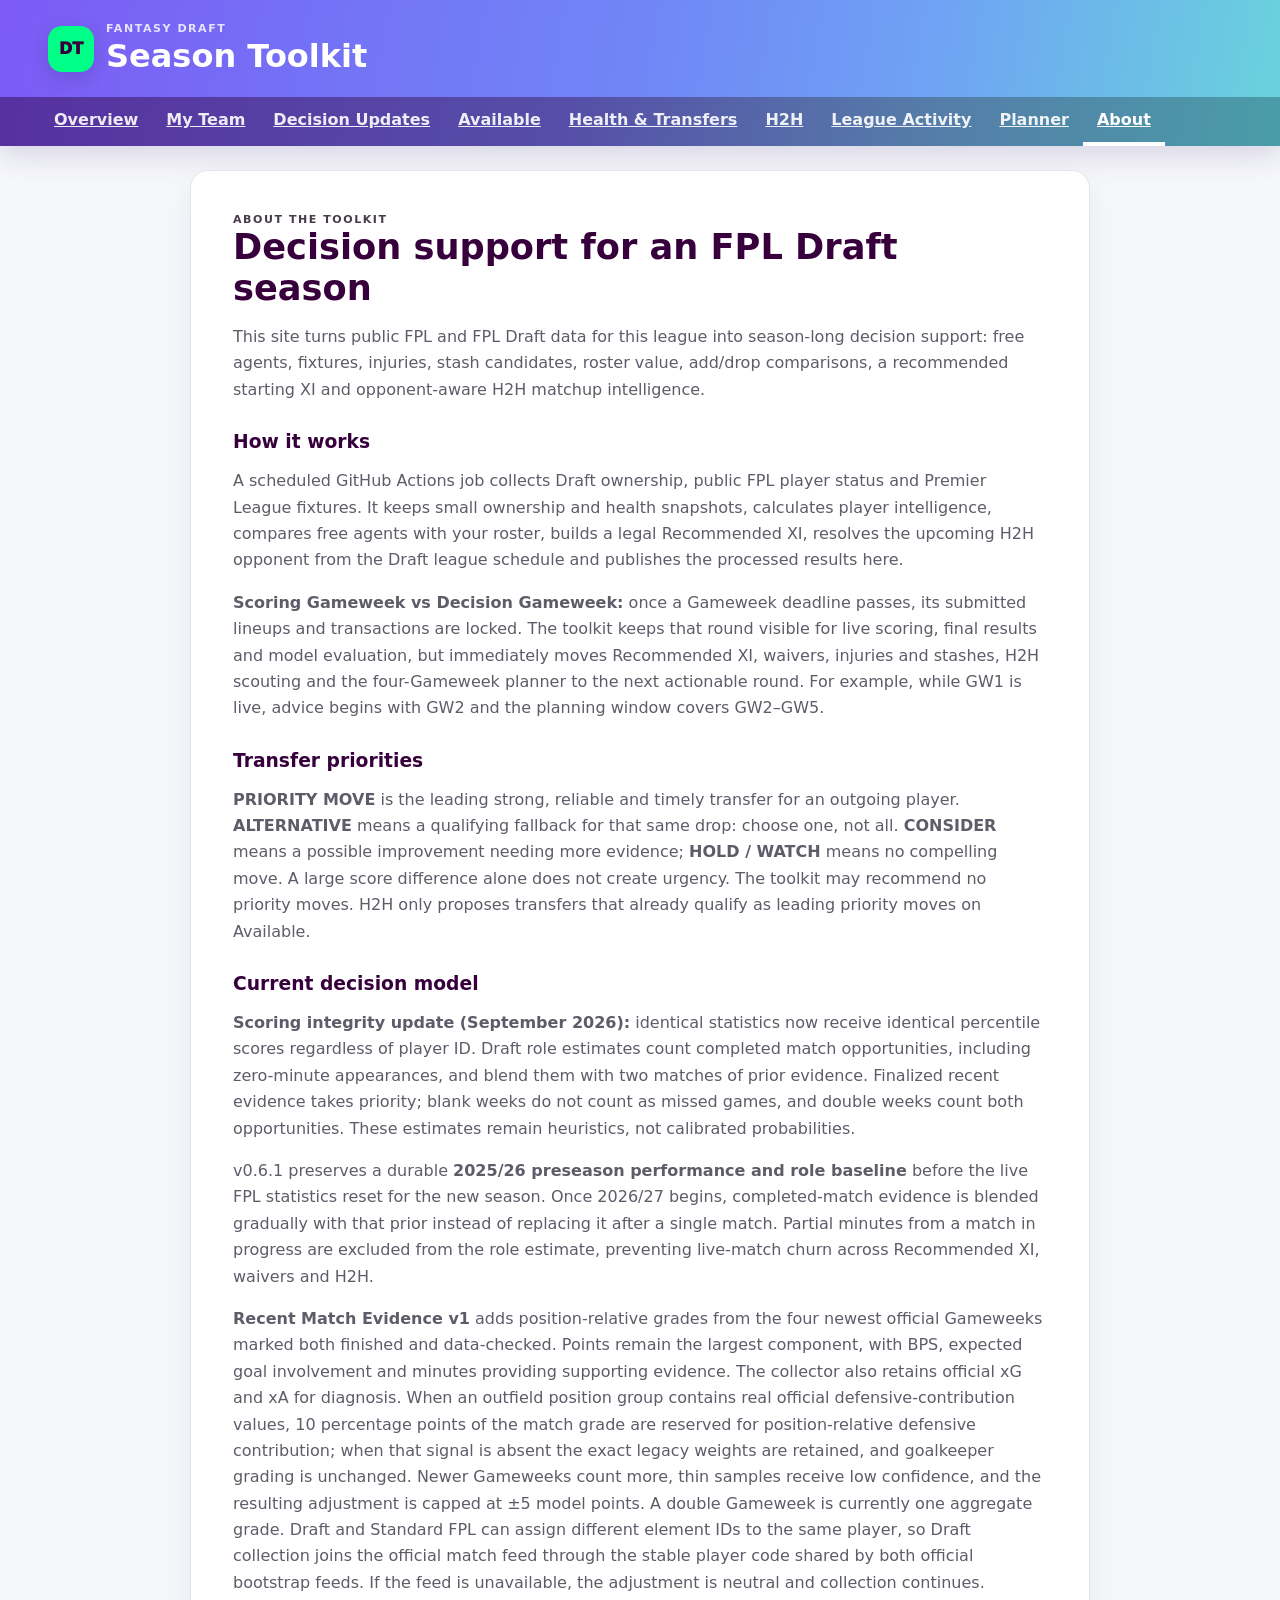
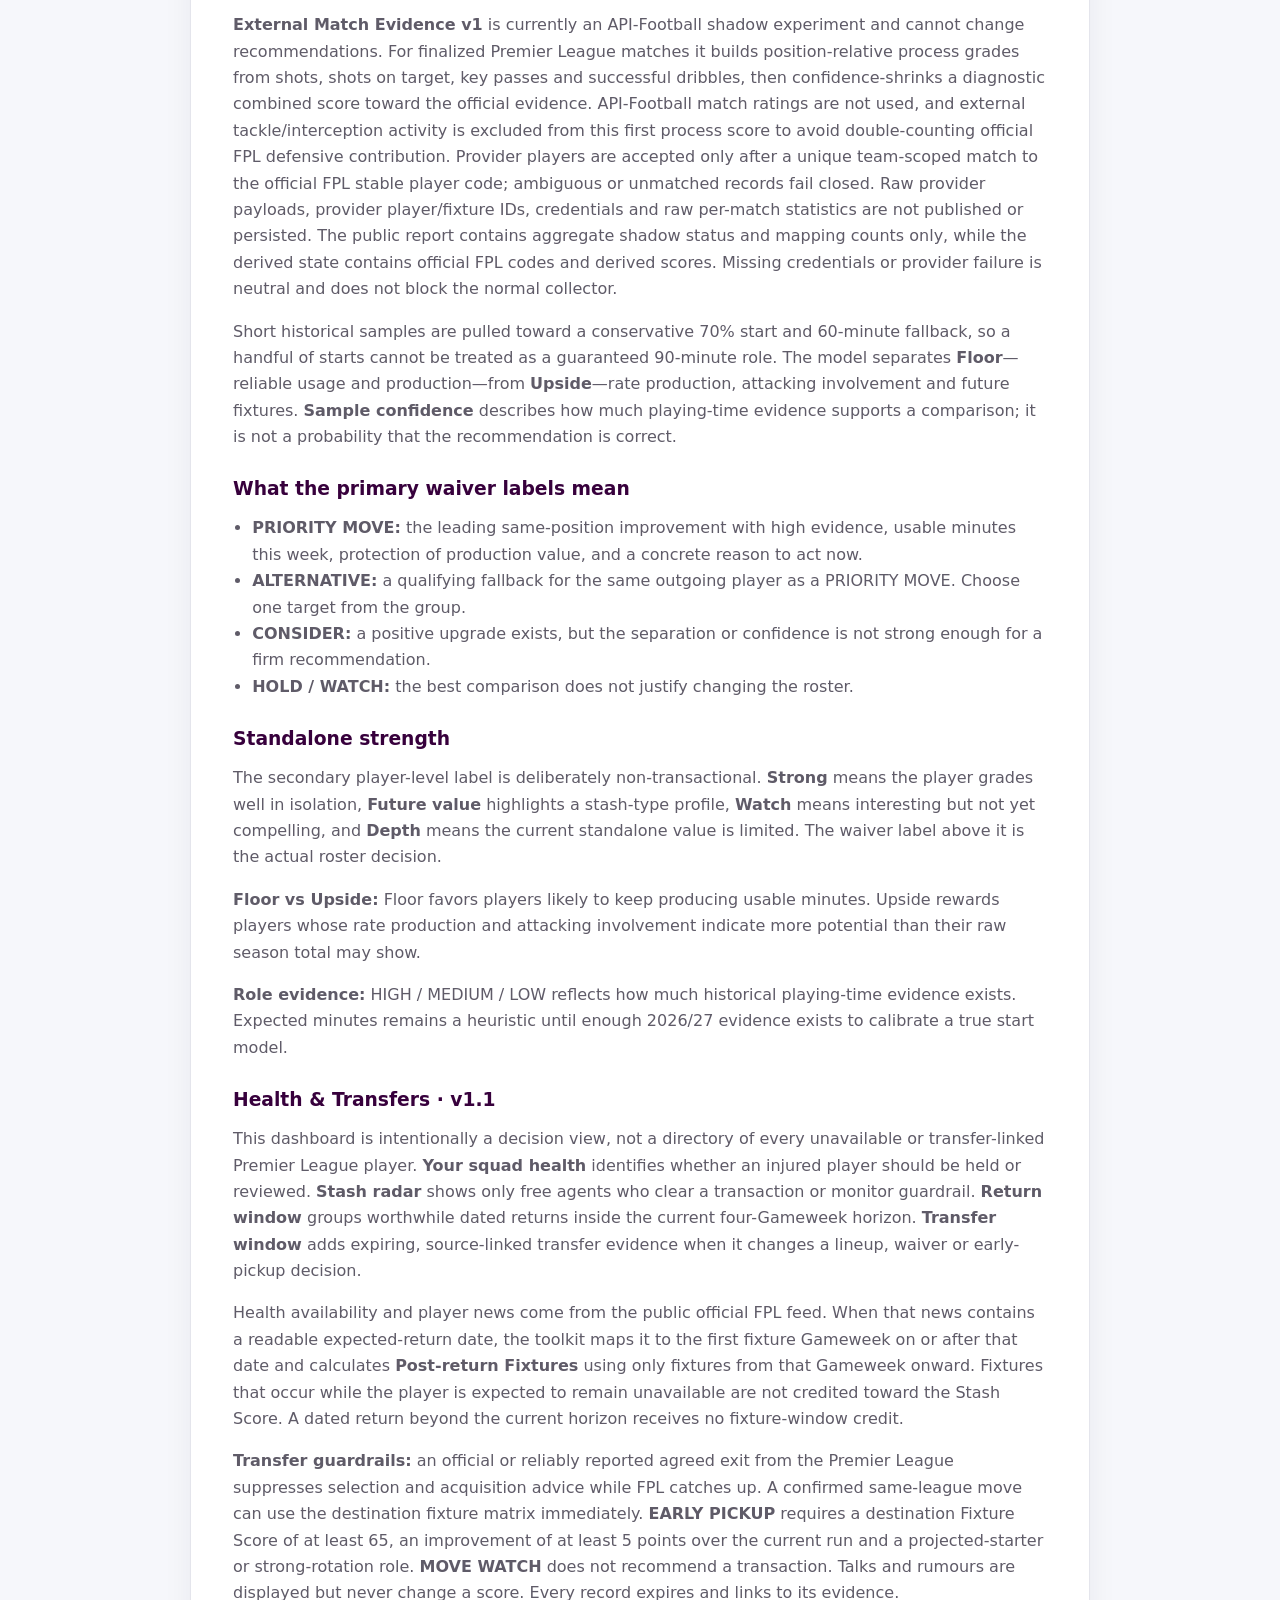
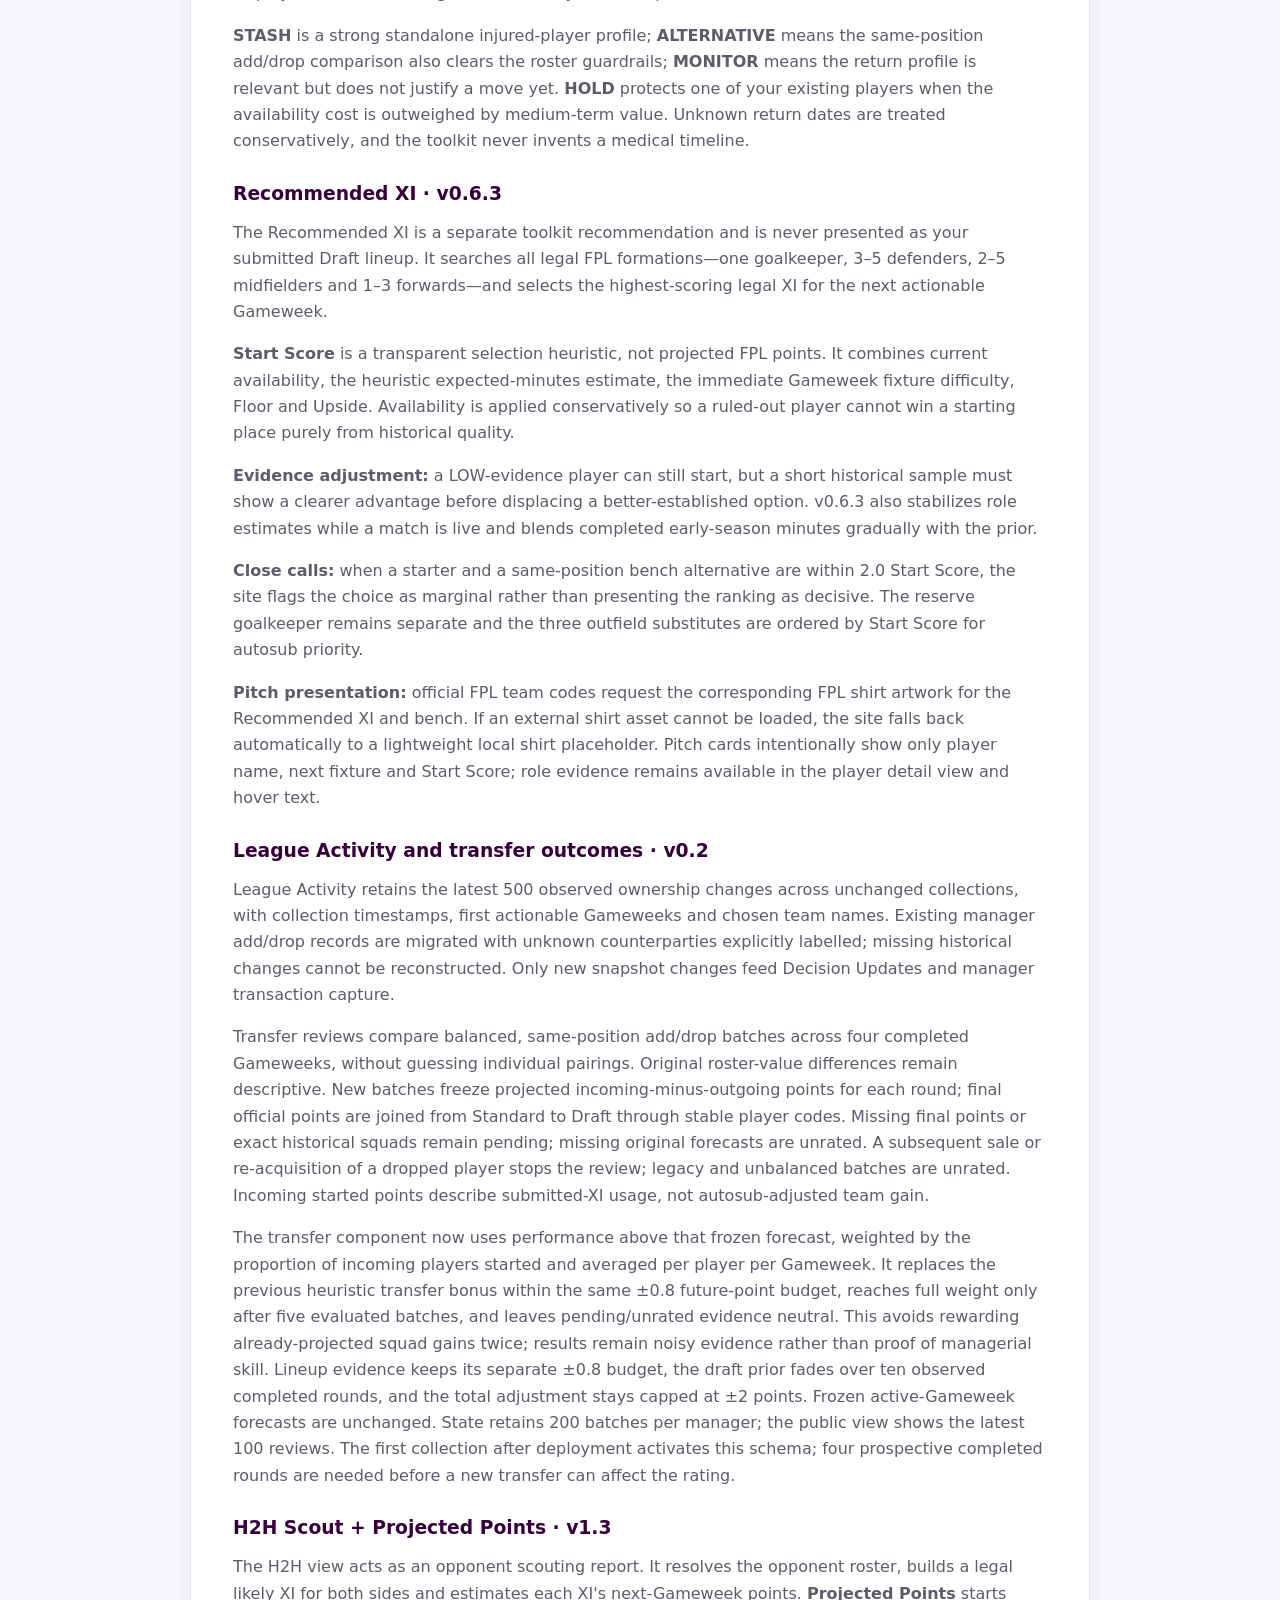
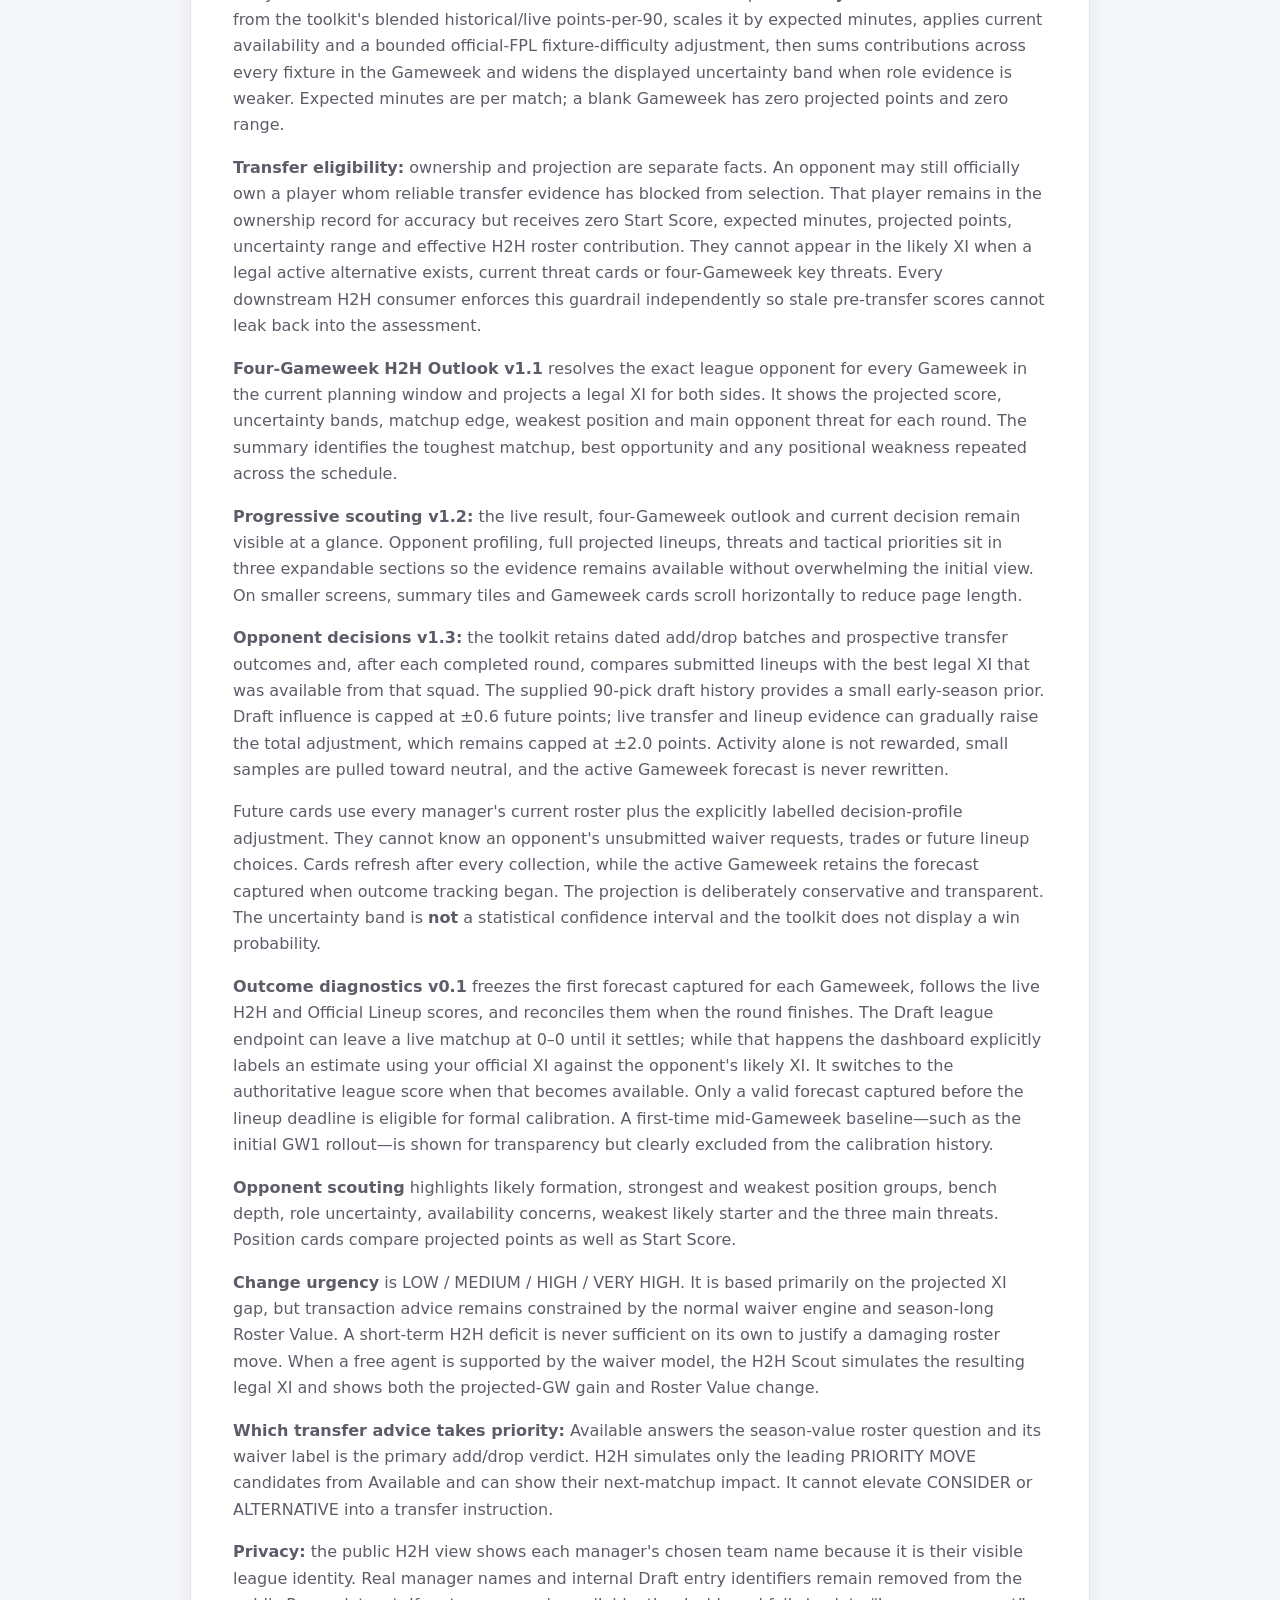
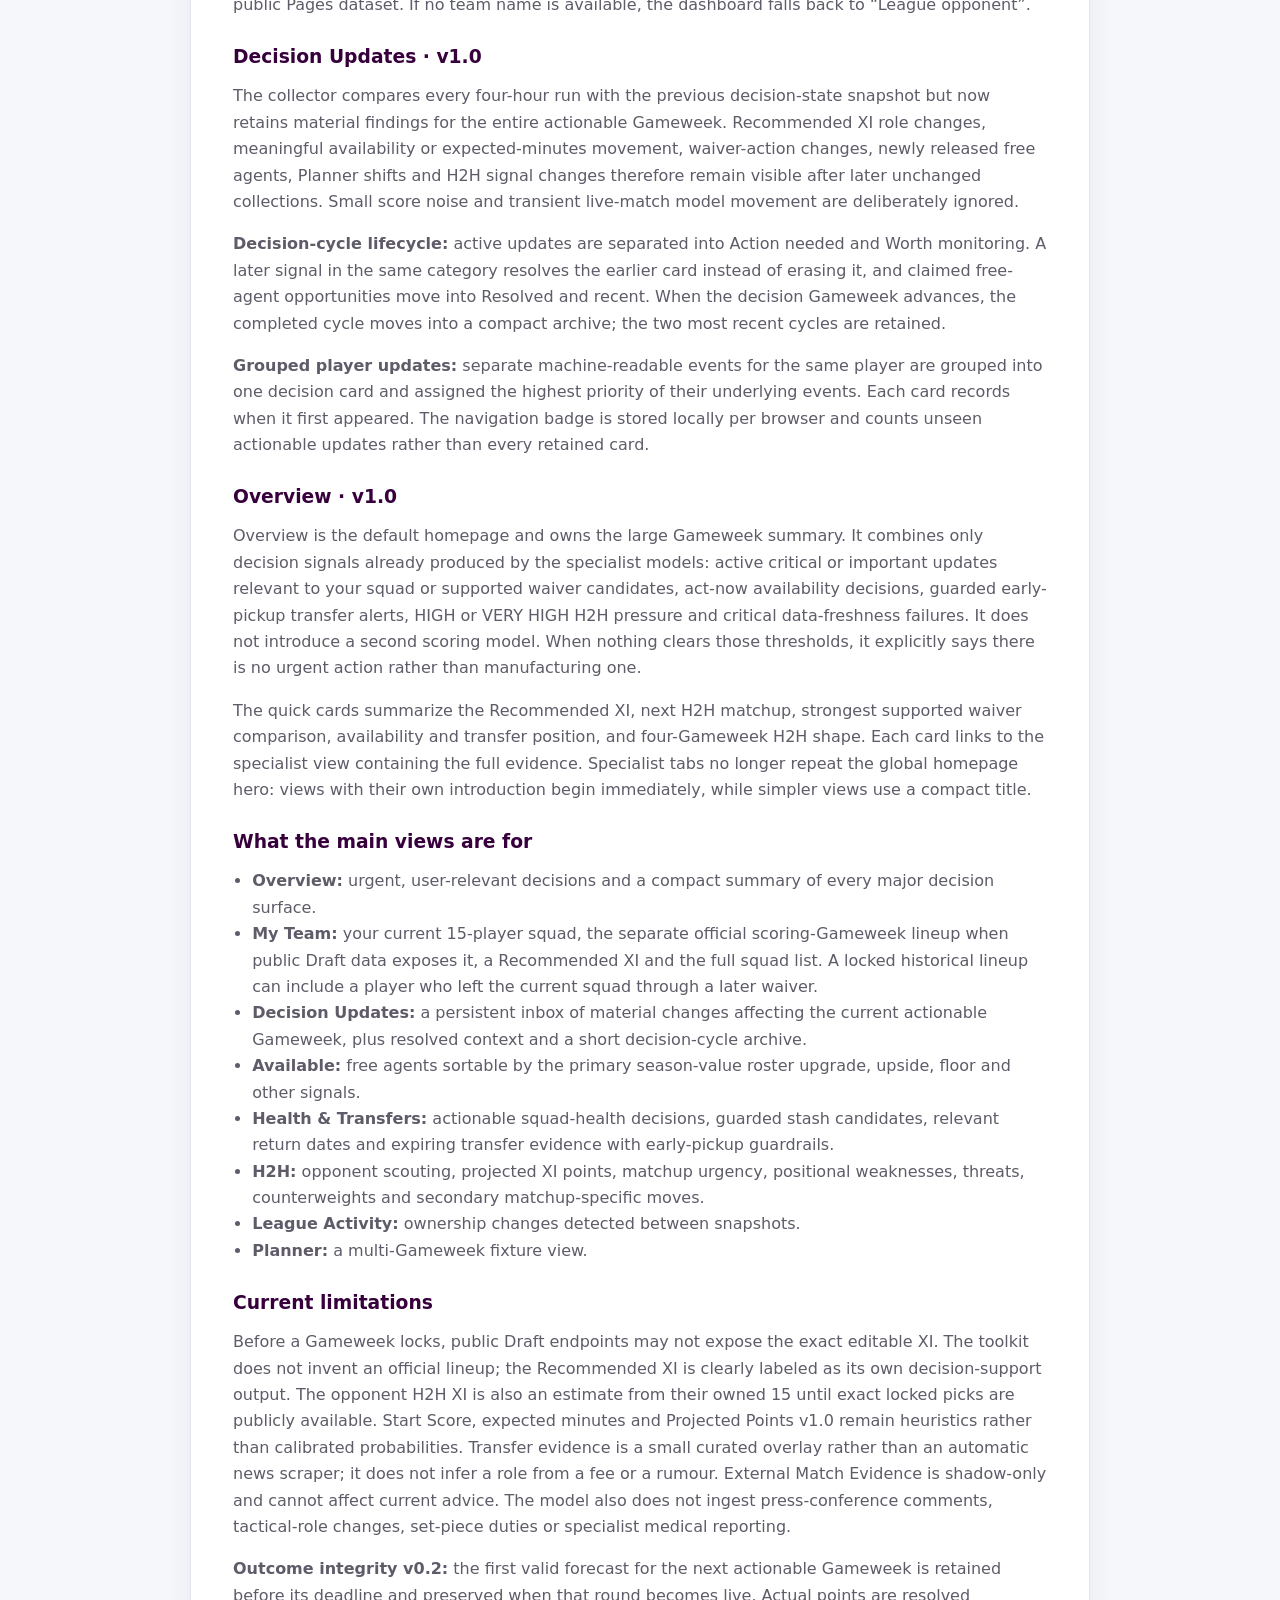
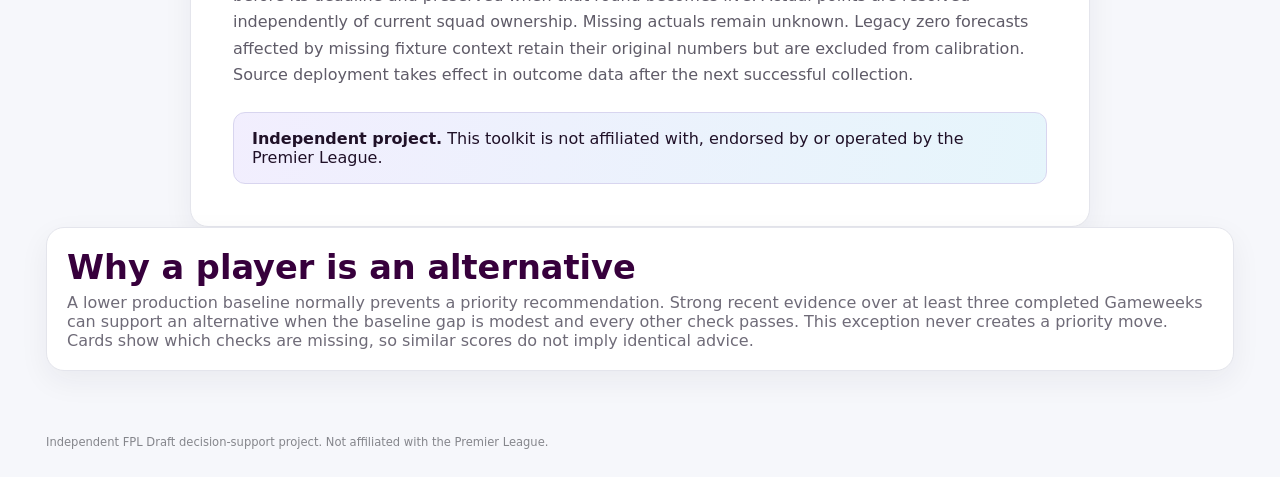
==== public/about.html @ 49a48a9c "Retain league activity and evaluate transfer outcomes conservatively" ====
<!doctype html>
<html lang="en">
<head><meta charset="utf-8"><meta name="viewport" content="width=device-width, initial-scale=1"><meta name="theme-color" content="#6f86f6"><title>About · Draft Toolkit</title><link rel="stylesheet" href="styles.css"><link rel="stylesheet" href="pitch-v2.css"><link rel="stylesheet" href="interaction.css"></head>
<body>
<header class="masthead"><div class="masthead-inner"><div class="brand-wrap"><div class="brand-mark">DT</div><div><div class="eyebrow">Fantasy Draft</div><h1>Season Toolkit</h1></div></div></div><nav class="primary-nav" aria-label="Toolkit navigation"><div class="primary-nav-inner"><a class="primary-link" href="index.html#overview">Overview</a><a class="primary-link" href="index.html#squad">My Team</a><a class="primary-link" href="index.html#changes">Decision Updates</a><a class="primary-link" href="index.html#available">Available</a><a class="primary-link" href="index.html#injury">Health &amp; Transfers</a><a class="primary-link" href="index.html#h2h">H2H</a><a class="primary-link" href="index.html#activity">League Activity</a><a class="primary-link" href="index.html#planner">Planner</a><a class="primary-link active" href="about.html" aria-current="page">About</a></div></nav></header>
<main><section class="about-shell">
<div class="eyebrow">About the toolkit</div><h2>Decision support for an FPL Draft season</h2>
<p>This site turns public FPL and FPL Draft data for this league into season-long decision support: free agents, fixtures, injuries, stash candidates, roster value, add/drop comparisons, a recommended starting XI and opponent-aware H2H matchup intelligence.</p>
<h3>How it works</h3><p>A scheduled GitHub Actions job collects Draft ownership, public FPL player status and Premier League fixtures. It keeps small ownership and health snapshots, calculates player intelligence, compares free agents with your roster, builds a legal Recommended XI, resolves the upcoming H2H opponent from the Draft league schedule and publishes the processed results here.</p><p><strong>Scoring Gameweek vs Decision Gameweek:</strong> once a Gameweek deadline passes, its submitted lineups and transactions are locked. The toolkit keeps that round visible for live scoring, final results and model evaluation, but immediately moves Recommended XI, waivers, injuries and stashes, H2H scouting and the four-Gameweek planner to the next actionable round. For example, while GW1 is live, advice begins with GW2 and the planning window covers GW2–GW5.</p>
<h3>Transfer priorities</h3><p><strong>PRIORITY MOVE</strong> is the leading strong, reliable and timely transfer for an outgoing player. <strong>ALTERNATIVE</strong> means a qualifying fallback for that same drop: choose one, not all. <strong>CONSIDER</strong> means a possible improvement needing more evidence; <strong>HOLD / WATCH</strong> means no compelling move. A large score difference alone does not create urgency. The toolkit may recommend no priority moves. H2H only proposes transfers that already qualify as leading priority moves on Available.</p><h3>Current decision model</h3><p><strong>Scoring integrity update (September 2026):</strong> identical statistics now receive identical percentile scores regardless of player ID. Draft role estimates count completed match opportunities, including zero-minute appearances, and blend them with two matches of prior evidence. Finalized recent evidence takes priority; blank weeks do not count as missed games, and double weeks count both opportunities. These estimates remain heuristics, not calibrated probabilities.</p><p>v0.6.1 preserves a durable <strong>2025/26 preseason performance and role baseline</strong> before the live FPL statistics reset for the new season. Once 2026/27 begins, completed-match evidence is blended gradually with that prior instead of replacing it after a single match. Partial minutes from a match in progress are excluded from the role estimate, preventing live-match churn across Recommended XI, waivers and H2H.</p><p><strong>Recent Match Evidence v1</strong> adds position-relative grades from the four newest official Gameweeks marked both finished and data-checked. Points remain the largest component, with BPS, expected goal involvement and minutes providing supporting evidence. The collector also retains official xG and xA for diagnosis. When an outfield position group contains real official defensive-contribution values, 10 percentage points of the match grade are reserved for position-relative defensive contribution; when that signal is absent the exact legacy weights are retained, and goalkeeper grading is unchanged. Newer Gameweeks count more, thin samples receive low confidence, and the resulting adjustment is capped at ±5 model points. A double Gameweek is currently one aggregate grade. Draft and Standard FPL can assign different element IDs to the same player, so Draft collection joins the official match feed through the stable player code shared by both official bootstrap feeds. If the feed is unavailable, the adjustment is neutral and collection continues.</p><p><strong>External Match Evidence v1</strong> is currently an API-Football shadow experiment and cannot change recommendations. For finalized Premier League matches it builds position-relative process grades from shots, shots on target, key passes and successful dribbles, then confidence-shrinks a diagnostic combined score toward the official evidence. API-Football match ratings are not used, and external tackle/interception activity is excluded from this first process score to avoid double-counting official FPL defensive contribution. Provider players are accepted only after a unique team-scoped match to the official FPL stable player code; ambiguous or unmatched records fail closed. Raw provider payloads, provider player/fixture IDs, credentials and raw per-match statistics are not published or persisted. The public report contains aggregate shadow status and mapping counts only, while the derived state contains official FPL codes and derived scores. Missing credentials or provider failure is neutral and does not block the normal collector.</p><p>Short historical samples are pulled toward a conservative 70% start and 60-minute fallback, so a handful of starts cannot be treated as a guaranteed 90-minute role. The model separates <strong>Floor</strong>—reliable usage and production—from <strong>Upside</strong>—rate production, attacking involvement and future fixtures. <strong>Sample confidence</strong> describes how much playing-time evidence supports a comparison; it is not a probability that the recommendation is correct.</p>
<h3>What the primary waiver labels mean</h3><ul><li><strong>PRIORITY MOVE:</strong> the leading same-position improvement with high evidence, usable minutes this week, protection of production value, and a concrete reason to act now.</li><li><strong>ALTERNATIVE:</strong> a qualifying fallback for the same outgoing player as a PRIORITY MOVE. Choose one target from the group.</li><li><strong>CONSIDER:</strong> a positive upgrade exists, but the separation or confidence is not strong enough for a firm recommendation.</li><li><strong>HOLD / WATCH:</strong> the best comparison does not justify changing the roster.</li></ul>
<h3>Standalone strength</h3><p>The secondary player-level label is deliberately non-transactional. <strong>Strong</strong> means the player grades well in isolation, <strong>Future value</strong> highlights a stash-type profile, <strong>Watch</strong> means interesting but not yet compelling, and <strong>Depth</strong> means the current standalone value is limited. The waiver label above it is the actual roster decision.</p>
<p><strong>Floor vs Upside:</strong> Floor favors players likely to keep producing usable minutes. Upside rewards players whose rate production and attacking involvement indicate more potential than their raw season total may show.</p>
<p><strong>Role evidence:</strong> HIGH / MEDIUM / LOW reflects how much historical playing-time evidence exists. Expected minutes remains a heuristic until enough 2026/27 evidence exists to calibrate a true start model.</p>
<h3>Health &amp; Transfers · v1.1</h3><p>This dashboard is intentionally a decision view, not a directory of every unavailable or transfer-linked Premier League player. <strong>Your squad health</strong> identifies whether an injured player should be held or reviewed. <strong>Stash radar</strong> shows only free agents who clear a transaction or monitor guardrail. <strong>Return window</strong> groups worthwhile dated returns inside the current four-Gameweek horizon. <strong>Transfer window</strong> adds expiring, source-linked transfer evidence when it changes a lineup, waiver or early-pickup decision.</p><p>Health availability and player news come from the public official FPL feed. When that news contains a readable expected-return date, the toolkit maps it to the first fixture Gameweek on or after that date and calculates <strong>Post-return Fixtures</strong> using only fixtures from that Gameweek onward. Fixtures that occur while the player is expected to remain unavailable are not credited toward the Stash Score. A dated return beyond the current horizon receives no fixture-window credit.</p><p><strong>Transfer guardrails:</strong> an official or reliably reported agreed exit from the Premier League suppresses selection and acquisition advice while FPL catches up. A confirmed same-league move can use the destination fixture matrix immediately. <strong>EARLY PICKUP</strong> requires a destination Fixture Score of at least 65, an improvement of at least 5 points over the current run and a projected-starter or strong-rotation role. <strong>MOVE WATCH</strong> does not recommend a transaction. Talks and rumours are displayed but never change a score. Every record expires and links to its evidence.</p><p><strong>STASH</strong> is a strong standalone injured-player profile; <strong>ALTERNATIVE</strong> means the same-position add/drop comparison also clears the roster guardrails; <strong>MONITOR</strong> means the return profile is relevant but does not justify a move yet. <strong>HOLD</strong> protects one of your existing players when the availability cost is outweighed by medium-term value. Unknown return dates are treated conservatively, and the toolkit never invents a medical timeline.</p>
<h3>Recommended XI · v0.6.3</h3><p>The Recommended XI is a separate toolkit recommendation and is never presented as your submitted Draft lineup. It searches all legal FPL formations—one goalkeeper, 3–5 defenders, 2–5 midfielders and 1–3 forwards—and selects the highest-scoring legal XI for the next actionable Gameweek.</p><p><strong>Start Score</strong> is a transparent selection heuristic, not projected FPL points. It combines current availability, the heuristic expected-minutes estimate, the immediate Gameweek fixture difficulty, Floor and Upside. Availability is applied conservatively so a ruled-out player cannot win a starting place purely from historical quality.</p><p><strong>Evidence adjustment:</strong> a LOW-evidence player can still start, but a short historical sample must show a clearer advantage before displacing a better-established option. v0.6.3 also stabilizes role estimates while a match is live and blends completed early-season minutes gradually with the prior.</p><p><strong>Close calls:</strong> when a starter and a same-position bench alternative are within 2.0 Start Score, the site flags the choice as marginal rather than presenting the ranking as decisive. The reserve goalkeeper remains separate and the three outfield substitutes are ordered by Start Score for autosub priority.</p><p><strong>Pitch presentation:</strong> official FPL team codes request the corresponding FPL shirt artwork for the Recommended XI and bench. If an external shirt asset cannot be loaded, the site falls back automatically to a lightweight local shirt placeholder. Pitch cards intentionally show only player name, next fixture and Start Score; role evidence remains available in the player detail view and hover text.</p>
<h3>League Activity and transfer outcomes · v0.2</h3><p>League Activity retains the latest 500 observed ownership changes across unchanged collections, with collection timestamps, first actionable Gameweeks and chosen team names. Existing manager add/drop records are migrated with unknown counterparties explicitly labelled; missing historical changes cannot be reconstructed. Only new snapshot changes feed Decision Updates and manager transaction capture.</p><p>Transfer reviews compare balanced, same-position add/drop batches across four completed Gameweeks, without guessing individual pairings. Original roster-value differences remain descriptive. New batches freeze projected incoming-minus-outgoing points for each round; final official points are joined from Standard to Draft through stable player codes. Missing final points or exact historical squads remain pending; missing original forecasts are unrated. A subsequent sale or re-acquisition of a dropped player stops the review; legacy and unbalanced batches are unrated. Incoming started points describe submitted-XI usage, not autosub-adjusted team gain.</p><p>The transfer component now uses performance above that frozen forecast, weighted by the proportion of incoming players started and averaged per player per Gameweek. It replaces the previous heuristic transfer bonus within the same ±0.8 future-point budget, reaches full weight only after five evaluated batches, and leaves pending/unrated evidence neutral. This avoids rewarding already-projected squad gains twice; results remain noisy evidence rather than proof of managerial skill. Lineup evidence keeps its separate ±0.8 budget, the draft prior fades over ten observed completed rounds, and the total adjustment stays capped at ±2 points. Frozen active-Gameweek forecasts are unchanged. State retains 200 batches per manager; the public view shows the latest 100 reviews. The first collection after deployment activates this schema; four prospective completed rounds are needed before a new transfer can affect the rating.</p>
<h3>H2H Scout + Projected Points · v1.3</h3><p>The H2H view acts as an opponent scouting report. It resolves the opponent roster, builds a legal likely XI for both sides and estimates each XI's next-Gameweek points. <strong>Projected Points</strong> starts from the toolkit's blended historical/live points-per-90, scales it by expected minutes, applies current availability and a bounded official-FPL fixture-difficulty adjustment, then sums contributions across every fixture in the Gameweek and widens the displayed uncertainty band when role evidence is weaker. Expected minutes are per match; a blank Gameweek has zero projected points and zero range.</p><p><strong>Transfer eligibility:</strong> ownership and projection are separate facts. An opponent may still officially own a player whom reliable transfer evidence has blocked from selection. That player remains in the ownership record for accuracy but receives zero Start Score, expected minutes, projected points, uncertainty range and effective H2H roster contribution. They cannot appear in the likely XI when a legal active alternative exists, current threat cards or four-Gameweek key threats. Every downstream H2H consumer enforces this guardrail independently so stale pre-transfer scores cannot leak back into the assessment.</p><p><strong>Four-Gameweek H2H Outlook v1.1</strong> resolves the exact league opponent for every Gameweek in the current planning window and projects a legal XI for both sides. It shows the projected score, uncertainty bands, matchup edge, weakest position and main opponent threat for each round. The summary identifies the toughest matchup, best opportunity and any positional weakness repeated across the schedule.</p><p><strong>Progressive scouting v1.2:</strong> the live result, four-Gameweek outlook and current decision remain visible at a glance. Opponent profiling, full projected lineups, threats and tactical priorities sit in three expandable sections so the evidence remains available without overwhelming the initial view. On smaller screens, summary tiles and Gameweek cards scroll horizontally to reduce page length.</p><p><strong>Opponent decisions v1.3:</strong> the toolkit retains dated add/drop batches and prospective transfer outcomes and, after each completed round, compares submitted lineups with the best legal XI that was available from that squad. The supplied 90-pick draft history provides a small early-season prior. Draft influence is capped at ±0.6 future points; live transfer and lineup evidence can gradually raise the total adjustment, which remains capped at ±2.0 points. Activity alone is not rewarded, small samples are pulled toward neutral, and the active Gameweek forecast is never rewritten.</p><p>Future cards use every manager's current roster plus the explicitly labelled decision-profile adjustment. They cannot know an opponent's unsubmitted waiver requests, trades or future lineup choices. Cards refresh after every collection, while the active Gameweek retains the forecast captured when outcome tracking began. The projection is deliberately conservative and transparent. The uncertainty band is <strong>not</strong> a statistical confidence interval and the toolkit does not display a win probability.</p><p><strong>Outcome diagnostics v0.1</strong> freezes the first forecast captured for each Gameweek, follows the live H2H and Official Lineup scores, and reconciles them when the round finishes. The Draft league endpoint can leave a live matchup at 0–0 until it settles; while that happens the dashboard explicitly labels an estimate using your official XI against the opponent's likely XI. It switches to the authoritative league score when that becomes available. Only a valid forecast captured before the lineup deadline is eligible for formal calibration. A first-time mid-Gameweek baseline—such as the initial GW1 rollout—is shown for transparency but clearly excluded from the calibration history.</p><p><strong>Opponent scouting</strong> highlights likely formation, strongest and weakest position groups, bench depth, role uncertainty, availability concerns, weakest likely starter and the three main threats. Position cards compare projected points as well as Start Score.</p><p><strong>Change urgency</strong> is LOW / MEDIUM / HIGH / VERY HIGH. It is based primarily on the projected XI gap, but transaction advice remains constrained by the normal waiver engine and season-long Roster Value. A short-term H2H deficit is never sufficient on its own to justify a damaging roster move. When a free agent is supported by the waiver model, the H2H Scout simulates the resulting legal XI and shows both the projected-GW gain and Roster Value change.</p><p><strong>Which transfer advice takes priority:</strong> Available answers the season-value roster question and its waiver label is the primary add/drop verdict. H2H simulates only the leading PRIORITY MOVE candidates from Available and can show their next-matchup impact. It cannot elevate CONSIDER or ALTERNATIVE into a transfer instruction.</p><p><strong>Privacy:</strong> the public H2H view shows each manager's chosen team name because it is their visible league identity. Real manager names and internal Draft entry identifiers remain removed from the public Pages dataset. If no team name is available, the dashboard falls back to “League opponent”.</p>
<h3>Decision Updates · v1.0</h3><p>The collector compares every four-hour run with the previous decision-state snapshot but now retains material findings for the entire actionable Gameweek. Recommended XI role changes, meaningful availability or expected-minutes movement, waiver-action changes, newly released free agents, Planner shifts and H2H signal changes therefore remain visible after later unchanged collections. Small score noise and transient live-match model movement are deliberately ignored.</p><p><strong>Decision-cycle lifecycle:</strong> active updates are separated into Action needed and Worth monitoring. A later signal in the same category resolves the earlier card instead of erasing it, and claimed free-agent opportunities move into Resolved and recent. When the decision Gameweek advances, the completed cycle moves into a compact archive; the two most recent cycles are retained.</p><p><strong>Grouped player updates:</strong> separate machine-readable events for the same player are grouped into one decision card and assigned the highest priority of their underlying events. Each card records when it first appeared. The navigation badge is stored locally per browser and counts unseen actionable updates rather than every retained card.</p>
<h3>Overview · v1.0</h3><p>Overview is the default homepage and owns the large Gameweek summary. It combines only decision signals already produced by the specialist models: active critical or important updates relevant to your squad or supported waiver candidates, act-now availability decisions, guarded early-pickup transfer alerts, HIGH or VERY HIGH H2H pressure and critical data-freshness failures. It does not introduce a second scoring model. When nothing clears those thresholds, it explicitly says there is no urgent action rather than manufacturing one.</p><p>The quick cards summarize the Recommended XI, next H2H matchup, strongest supported waiver comparison, availability and transfer position, and four-Gameweek H2H shape. Each card links to the specialist view containing the full evidence. Specialist tabs no longer repeat the global homepage hero: views with their own introduction begin immediately, while simpler views use a compact title.</p>
<h3>What the main views are for</h3><ul><li><strong>Overview:</strong> urgent, user-relevant decisions and a compact summary of every major decision surface.</li><li><strong>My Team:</strong> your current 15-player squad, the separate official scoring-Gameweek lineup when public Draft data exposes it, a Recommended XI and the full squad list. A locked historical lineup can include a player who left the current squad through a later waiver.</li><li><strong>Decision Updates:</strong> a persistent inbox of material changes affecting the current actionable Gameweek, plus resolved context and a short decision-cycle archive.</li><li><strong>Available:</strong> free agents sortable by the primary season-value roster upgrade, upside, floor and other signals.</li><li><strong>Health &amp; Transfers:</strong> actionable squad-health decisions, guarded stash candidates, relevant return dates and expiring transfer evidence with early-pickup guardrails.</li><li><strong>H2H:</strong> opponent scouting, projected XI points, matchup urgency, positional weaknesses, threats, counterweights and secondary matchup-specific moves.</li><li><strong>League Activity:</strong> ownership changes detected between snapshots.</li><li><strong>Planner:</strong> a multi-Gameweek fixture view.</li></ul>
<h3>Current limitations</h3><p>Before a Gameweek locks, public Draft endpoints may not expose the exact editable XI. The toolkit does not invent an official lineup; the Recommended XI is clearly labeled as its own decision-support output. The opponent H2H XI is also an estimate from their owned 15 until exact locked picks are publicly available. Start Score, expected minutes and Projected Points v1.0 remain heuristics rather than calibrated probabilities. Transfer evidence is a small curated overlay rather than an automatic news scraper; it does not infer a role from a fee or a rumour. External Match Evidence is shadow-only and cannot affect current advice. The model also does not ingest press-conference comments, tactical-role changes, set-piece duties or specialist medical reporting.</p>
<p><strong>Outcome integrity v0.2:</strong> the first valid forecast for the next actionable Gameweek is retained before its deadline and preserved when that round becomes live. Actual points are resolved independently of current squad ownership. Missing actuals remain unknown. Legacy zero forecasts affected by missing fixture context retain their original numbers but are excluded from calibration. Source deployment takes effect in outcome data after the next successful collection.</p>
<div class="about-callout"><strong>Independent project.</strong> This toolkit is not affiliated with, endorsed by or operated by the Premier League.</div>
</section><section class="hero"><h2>Why a player is an alternative</h2><p>A lower production baseline normally prevents a priority recommendation. Strong recent evidence over at least three completed Gameweeks can support an alternative when the baseline gap is modest and every other check passes. This exception never creates a priority move. Cards show which checks are missing, so similar scores do not imply identical advice.</p></section></main><footer>Independent FPL Draft decision-support project. Not affiliated with the Premier League.</footer>
</body></html>
---- public/styles.css ----
:root {
  font-family: Inter, ui-sans-serif, system-ui, -apple-system, BlinkMacSystemFont, "Segoe UI", sans-serif;
  color: #201128;
  background: #f6f7fb;
  --purple:#37003c;
  --purple-2:#5b3ca8;
  --blue:#6f96f6;
  --teal:#72d6e8;
  --green:#00ff87;
  --ink:#201128;
  --muted:#6f6b78;
  --line:#e4e5ec;
  --panel:#fff;
  --good:#16883a;
  --warn:#b46a00;
  --bad:#c62828;
}
*{box-sizing:border-box} body{margin:0;background:#f6f7fb;color:var(--ink)} button,input,select{font:inherit}
.masthead{color:white;background:linear-gradient(100deg,#7d5af5 0%,#7471f6 27%,#7082f6 48%,#6f94f7 68%,#74c9ea 100%);box-shadow:0 8px 28px rgba(61,44,115,.18)}
.masthead-inner{max-width:1220px;margin:auto;padding:22px 18px;display:flex;justify-content:space-between;gap:20px;align-items:center}
.brand-wrap{display:flex;gap:12px;align-items:center}.brand-mark{width:46px;height:46px;border-radius:14px;background:var(--green);color:var(--purple);display:grid;place-items:center;font-weight:950;box-shadow:0 6px 18px rgba(55,0,60,.16)}
.eyebrow{text-transform:uppercase;letter-spacing:.14em;font-size:.69rem;font-weight:900;opacity:.82}h1{margin:2px 0 0;font-size:clamp(1.45rem,2.7vw,2rem)}.updated{font-size:.8rem;text-align:right;opacity:.95}.freshness-status{display:inline-flex;align-items:center;justify-content:flex-end;gap:7px}.freshness-dot{width:9px;height:9px;border-radius:50%;background:var(--green);box-shadow:0 0 0 3px rgba(0,255,135,.18);flex:0 0 auto}.freshness-status.stale .freshness-dot{background:#ffd166;box-shadow:0 0 0 3px rgba(255,209,102,.2)}.freshness-status.critical .freshness-dot,.freshness-status.unknown .freshness-dot{background:#ff8f8f;box-shadow:0 0 0 3px rgba(255,143,143,.2)}
.primary-nav{background:linear-gradient(100deg,#56319f 0%,#554baa 42%,#5c7ead 100%)}.primary-nav-inner{max-width:1220px;margin:auto;display:flex;overflow:auto;padding:0 10px}.primary-link{border:0;background:transparent;color:#fff;padding:13px 14px;font-weight:800;cursor:pointer;white-space:nowrap;border-bottom:4px solid transparent;opacity:.9}.primary-link.active{border-bottom-color:#fff;opacity:1}
main{max-width:1220px;margin:auto;padding:24px 16px 64px}.hero{background:#fff;border:1px solid var(--line);border-radius:18px;padding:20px;box-shadow:0 10px 30px rgba(36,28,48,.06)}.hero-top{display:flex;justify-content:space-between;gap:16px}.hero h2{margin:0;color:var(--purple);font-size:clamp(1.45rem,3vw,2.1rem)}.hero p{margin:6px 0 0;color:var(--muted)}.gw-pill{background:var(--purple);color:#fff;border-radius:999px;padding:8px 12px;height:max-content;font-weight:900}.freshness-warning{margin-top:16px;border:1px solid #e8bd67;background:#fff7df;color:#74520a;border-radius:12px;padding:11px 13px;display:flex;gap:5px 10px;align-items:baseline;flex-wrap:wrap}.freshness-warning strong{color:#5f4205}.freshness-warning.critical,.freshness-warning.unknown{border-color:#e5a0a0;background:#fff0f0;color:#8d2020}.freshness-warning.critical strong,.freshness-warning.unknown strong{color:#791818}.stats{display:grid;grid-template-columns:repeat(4,1fr);gap:10px;margin-top:18px}.stat{background:#f8f8fb;border-radius:12px;padding:12px 14px}.stat small{color:var(--muted);font-weight:700}.stat strong{display:block;color:var(--purple);font-size:1.35rem;margin-top:2px}.stat-button{border:1px solid transparent;text-align:left;cursor:pointer;color:inherit;transition:border-color .16s ease,box-shadow .16s ease,transform .16s ease}.stat-button span{display:block;margin-top:4px;color:#5b3ca8;font-size:.69rem;font-weight:850}.stat-button:hover{border-color:#b8a9df;box-shadow:0 5px 14px rgba(55,0,60,.09);transform:translateY(-1px)}.stat-button:focus-visible{outline:3px solid var(--green);outline-offset:2px}
.controls{margin-top:14px;display:flex;gap:8px;flex-wrap:wrap;align-items:center}.view-toggle{display:inline-flex;background:#e8eaf2;border-radius:11px;padding:3px}.view-toggle button{border:0;background:transparent;padding:8px 13px;border-radius:9px;font-weight:800;color:var(--muted);cursor:pointer}.view-toggle button.active{background:#fff;color:var(--purple);box-shadow:0 2px 8px rgba(35,24,50,.08)}.search,select{border:1px solid #cfd1d8;background:#fff;border-radius:10px;padding:9px 11px;color:var(--ink)}.search{flex:1;min-width:220px}.content{margin-top:14px}
.pitch-shell{background:#fff;border:1px solid var(--line);border-radius:16px;overflow:hidden;box-shadow:0 8px 24px rgba(35,24,50,.06)}.pitch-head{background:linear-gradient(90deg,#77d8ec,#a0f2dd,#d9d5ff);padding:12px}.pitch-head-inner{background:var(--purple);color:#fff;border-radius:9px;padding:8px 12px;text-align:center;font-weight:900}.pitch{position:relative;min-height:720px;background:linear-gradient(rgba(255,255,255,.05),rgba(255,255,255,.05)),repeating-linear-gradient(0deg,#5aae63 0,#5aae63 90px,#62b76b 90px,#62b76b 180px);overflow:hidden}.pitch:before{content:"";position:absolute;inset:26px 7%;border:3px solid rgba(255,255,255,.92);border-radius:3px}.pitch:after{content:"";position:absolute;left:50%;top:50%;width:150px;height:150px;border:3px solid rgba(255,255,255,.92);border-radius:50%;transform:translate(-50%,-50%)}.halfway{position:absolute;left:7%;right:7%;top:50%;border-top:3px solid rgba(255,255,255,.92)}
.line{position:absolute;left:7%;right:7%;display:grid;gap:10px;z-index:2;align-items:end}.line.gkp{top:6%;grid-template-columns:1fr}.line.def{top:28%;grid-template-columns:repeat(5,1fr)}.line.mid{top:52%;grid-template-columns:repeat(5,1fr)}.line.fwd{top:77%;grid-template-columns:repeat(3,1fr)}
.pitch-player{justify-self:center;width:min(116px,100%);border:0;background:transparent;cursor:pointer;color:inherit;padding:0}.shirt{width:54px;height:62px;margin:0 auto -2px;background:linear-gradient(180deg,#f5f5f5,#d9d9df);clip-path:polygon(25% 0,38% 9%,62% 9%,75% 0,100% 20%,84% 36%,79% 100%,21% 100%,16% 36%,0 20%);border:2px solid rgba(55,0,60,.22)}.pitch-player.warn .shirt{background:linear-gradient(180deg,#ffe96c,#e2bc36)}.pitch-player.bad .shirt{background:linear-gradient(180deg,#ff9f9f,#df6464)}.player-label{background:var(--purple);color:#fff;padding:5px 6px 4px;font-weight:900;font-size:.77rem;white-space:nowrap;overflow:hidden;text-overflow:ellipsis}.next-fixture{background:rgba(255,255,255,.6);padding:3px 5px;font-size:.72rem;font-weight:800}.intel-dot{position:absolute;transform:translate(38px,-66px);background:#fff;color:var(--purple);width:21px;height:21px;border-radius:50%;display:grid;place-items:center;font-size:.7rem;font-weight:950;box-shadow:0 2px 6px rgba(0,0,0,.18)}
.bench{border-top:1px solid var(--line);padding:14px;background:#fafafd}.bench h3{margin:0 0 10px;color:var(--purple)}.bench-row{display:grid;grid-template-columns:repeat(4,1fr);gap:10px}.bench-card{border:1px solid var(--line);background:#fff;border-radius:12px;padding:10px;cursor:pointer}.bench-card strong{display:block}.bench-card small{color:var(--muted)}
.group{margin-bottom:20px}.group-title{display:flex;justify-content:space-between;align-items:center;margin:0 0 9px}.group-title h3{margin:0;color:var(--purple)}.count{color:var(--muted);font-size:.84rem}.player-list{display:grid;gap:8px}.player-card{background:#fff;border:1px solid var(--line);border-radius:13px;overflow:hidden;display:grid;grid-template-columns:minmax(180px,1.2fr) minmax(250px,1.7fr) minmax(180px,.9fr)}.player-main{padding:13px 14px;display:flex;gap:11px;align-items:center}.position{width:42px;height:42px;border-radius:10px;display:grid;place-items:center;font-size:.72rem;font-weight:900;background:#efe9f0;color:var(--purple)}.player-name{font-weight:900}.meta{color:var(--muted);font-size:.81rem;margin-top:2px}.fixture-strip{display:grid;grid-template-columns:repeat(4,minmax(56px,1fr));gap:5px;padding:9px;background:#fafafb;border-left:1px solid var(--line);border-right:1px solid var(--line)}.fixture{min-height:52px;border-radius:9px;background:#ececf0;display:flex;flex-direction:column;justify-content:center;align-items:center;text-align:center;font-size:.73rem;font-weight:800;padding:5px}.fixture strong{color:var(--purple)}.fixture.home{background:#dbfce9}.fixture.away{background:#f1ebf2}.fixture.blank{color:#9a9ba3;background:#f3f3f5}.intel{padding:11px 12px;display:flex;flex-direction:column;justify-content:center;gap:6px}.badges{display:flex;flex-wrap:wrap;gap:5px}.badge{display:inline-flex;align-items:center;border-radius:999px;padding:4px 7px;font-size:.69rem;font-weight:900;background:#eee;color:#555}.badge.good{background:#dcf6e5;color:var(--good)}.badge.warn{background:#fff1d9;color:var(--warn)}.badge.bad{background:#fee5e5;color:var(--bad)}.badge.purple{background:#eee4ef;color:var(--purple)}.news{color:#6c6d73;font-size:.76rem;line-height:1.35}.placeholder-score{color:#9a9ba3;font-size:.73rem;font-weight:700}
.empty,.activity-card,.gw-panel{background:#fff;border:1px solid var(--line);border-radius:13px}.empty{padding:22px;color:var(--muted);text-align:center;border-style:dashed}.activity-card{padding:13px 14px;margin-bottom:8px}.activity-card strong{color:var(--purple)}.planner-grid{display:grid;grid-template-columns:repeat(4,1fr);gap:10px}.gw-panel{overflow:hidden}.gw-head{background:var(--purple);color:white;padding:10px 12px;font-weight:900}.gw-body{padding:10px}.gw-team{display:flex;justify-content:space-between;gap:8px;padding:6px 0;border-bottom:1px solid #eee;font-size:.8rem}
.drawer-backdrop{position:fixed;inset:0;background:rgba(25,15,35,.32);z-index:20}.player-drawer{position:fixed;right:0;top:0;bottom:0;width:min(430px,94vw);background:#fff;z-index:21;box-shadow:-12px 0 36px rgba(25,15,35,.22);transform:translateX(105%);transition:transform .2s ease;overflow:auto}.player-drawer.open{transform:translateX(0)}.drawer-head{background:linear-gradient(110deg,#7d5af5,#73c8ea);color:white;padding:22px}.drawer-head button{float:right;border:0;background:rgba(255,255,255,.2);color:#fff;border-radius:999px;width:34px;height:34px;cursor:pointer}.drawer-body{padding:18px}.drawer-fixtures{display:grid;grid-template-columns:repeat(2,1fr);gap:8px;margin:14px 0}.drawer-fixture{background:#f5f3f8;border-radius:10px;padding:10px}.drawer-section{padding:13px 0;border-top:1px solid var(--line)}footer{max-width:1220px;margin:auto;padding:0 16px 28px;color:#85868c;font-size:.72rem}.error{background:#fff0f0;border:1px solid #efb8b8;color:#8d2020;border-radius:12px;padding:14px}
@media(max-width:900px){.pitch{min-height:650px}.line.def,.line.mid{grid-template-columns:repeat(5,1fr);left:2%;right:2%}.pitch-player{width:92px}.player-card{grid-template-columns:1fr}.fixture-strip{border:0;border-top:1px solid var(--line);border-bottom:1px solid var(--line)}.planner-grid{grid-template-columns:1fr 1fr}}
@media(max-width:620px){.masthead-inner{align-items:flex-start}.updated{display:none}.stats{grid-template-columns:repeat(2,1fr)}.hero-top{flex-direction:column}.pitch{min-height:620px}.shirt{width:42px;height:50px}.player-label{font-size:.64rem}.next-fixture{font-size:.62rem}.line{gap:3px}.line.def,.line.mid{left:1%;right:1%}.bench-row{grid-template-columns:repeat(2,1fr)}.search{min-width:100%}.planner-grid{grid-template-columns:1fr}}

.priority-group{padding:18px;margin:16px 0 24px;border:1px solid #65c9a5;border-radius:16px;min-width:0}.priority-group h3{margin:0 0 12px}.priority-group details{margin-top:14px}.priority-group summary{cursor:pointer;padding:12px 0;overflow-wrap:anywhere}.priority-group .decision-reason{overflow-wrap:anywhere}

/* Keep actionable explanations readable, including on narrow screens. */
.player-card .transfer-reason{display:block;white-space:normal;overflow:visible;line-height:1.5;font-size:.8rem;margin:6px 0;overflow-wrap:anywhere}
.priority-group>.player-card{grid-template-columns:minmax(160px,.8fr) minmax(240px,1fr) minmax(320px,1.5fr)}
.priority-group .decision-reason{display:block;white-space:normal;overflow:visible;line-height:1.5}
@media(max-width:900px){.priority-group>.player-card{grid-template-columns:minmax(0,1fr)}.priority-group{padding:12px}.player-card .intel{min-width:0}}
---- public/pitch-v2.css ----
.masthead{background:linear-gradient(100deg,#7d5af5 0%,#7471f6 24%,#7086f6 50%,#6fa2f4 72%,#69d3dc 100%)}
.primary-nav{background:linear-gradient(100deg,#56319f 0%,#564ea8 44%,#557ca9 72%,#4a9da8 100%)}
.pitch{min-height:650px}
.pitch:before{inset:24px 8%}
.line{left:8%;right:8%}
.line.gkp{top:5%}.line.def{top:27%}.line.mid{top:51%}.line.fwd{top:75%}
.pitch-player{width:min(132px,100%);position:relative}
.shirt{width:72px;height:82px;margin:0 auto -1px;background:linear-gradient(145deg,#eef8ff 0%,#95dff0 48%,#7d68ee 100%);border:3px solid rgba(55,0,60,.52);filter:drop-shadow(0 5px 4px rgba(55,0,60,.16));display:grid;place-items:center;color:#37003c;font-size:.62rem;font-weight:950;letter-spacing:.04em}
.shirt span{transform:translateY(4px)}
.pitch-player.warn .shirt{background:linear-gradient(145deg,#fff8bd,#ffd85e 48%,#e3ac2b)}
.pitch-player.bad .shirt{background:linear-gradient(145deg,#ffd0d0,#ef8585 48%,#d65353)}
.player-label{display:block;font-size:.8rem;padding:6px 7px 5px;box-shadow:0 2px 5px rgba(55,0,60,.15)}
.next-fixture{display:block;background:rgba(255,255,255,.82);font-size:.72rem;padding:4px 5px}
.intel-dot{right:5px;top:7px;transform:none;position:absolute}
.pitch-head-inner{display:flex;justify-content:center;gap:12px;align-items:center}.verified-lineup{background:#00ff87;color:#37003c;padding:3px 7px;border-radius:999px;font-size:.68rem;text-transform:uppercase;letter-spacing:.04em}
.bench-card{display:grid;grid-template-columns:38px 1fr;grid-template-rows:auto auto;column-gap:9px;text-align:left;align-items:center}.bench-shirt{grid-row:1/3;width:34px;height:38px;background:linear-gradient(145deg,#eef8ff,#8fd9ed 55%,#7d68ee);clip-path:polygon(25% 0,38% 9%,62% 9%,75% 0,100% 20%,84% 36%,79% 100%,21% 100%,16% 36%,0 20%);display:grid;place-items:center;color:#37003c;font-size:.54rem;font-weight:900}.bench-card strong,.bench-card small{display:block}
.lineup-warning{background:#fff8df;border:1px solid #eed58a;border-radius:14px;padding:14px 16px;margin-bottom:14px;color:#5c4812;display:grid;gap:4px}.lineup-warning span{font-size:.84rem}

/* Intelligence v0.1 */
.score-strip{display:flex;gap:5px;flex-wrap:wrap}.score{display:inline-grid;grid-template-columns:auto auto;gap:5px;align-items:center;border-radius:8px;padding:4px 7px;font-size:.7rem}.score small{font-weight:800;opacity:.78}.score strong{font-size:.82rem}.score.high{background:#d9f7e5;color:#126c31}.score.mid{background:#fff0c9;color:#8a5700}.score.low{background:#fde2e2;color:#a52222}
.fixture.fdr-1,.drawer-fixture.fdr-1{background:#00ff87;color:#17351f}.fixture.fdr-2,.drawer-fixture.fdr-2{background:#80f3b5;color:#17351f}.fixture.fdr-3,.drawer-fixture.fdr-3{background:#e8e8ed;color:#4a4750}.fixture.fdr-4,.drawer-fixture.fdr-4{background:#ff7a9c;color:#4a0014}.fixture.fdr-5,.drawer-fixture.fdr-5{background:#d9004f;color:#fff}.fixture[class*="fdr-"] strong{color:inherit}.drawer-fixture small{display:block;margin-top:5px;opacity:.72;font-size:.68rem}.model-grid{display:grid;grid-template-columns:1fr 1fr;gap:7px;margin-top:9px}.model-grid span{background:#f6f5f8;border-radius:8px;padding:8px;font-size:.76rem;display:flex;justify-content:space-between;gap:8px}.model-note{margin-top:10px;color:#77717d;font-size:.74rem;line-height:1.45}

@media(max-width:900px){.pitch{min-height:610px}.shirt{width:60px;height:69px}.pitch-player{width:105px}.line.def,.line.mid{left:2%;right:2%}}
@media(max-width:620px){.pitch{min-height:570px}.shirt{width:48px;height:56px}.pitch-player{width:82px}.player-label{font-size:.62rem}.next-fixture{font-size:.58rem}.intel-dot{width:18px;height:18px;right:0;top:2px}.pitch-head-inner{gap:6px;flex-wrap:wrap}.verified-lineup{font-size:.58rem}.model-grid{grid-template-columns:1fr}}
---- public/interaction.css ----
.player-card[data-player-id]{
  position:relative;
  cursor:pointer;
  transition:transform .16s ease, box-shadow .16s ease, border-color .16s ease, background-color .16s ease;
  padding-right:34px;
}

.player-card[data-player-id]::after{
  content:"›";
  position:absolute;
  right:13px;
  top:50%;
  transform:translateY(-50%);
  color:var(--purple);
  font-size:1.55rem;
  font-weight:900;
  opacity:.42;
  transition:transform .16s ease, opacity .16s ease;
  pointer-events:none;
}

.player-card[data-player-id]:hover{
  transform:translateY(-2px);
  border-color:#aaa0c4;
  box-shadow:0 8px 22px rgba(55,0,60,.12);
}

.player-card[data-player-id]:hover::after{
  transform:translate(3px,-50%);
  opacity:1;
}

.player-card[data-player-id]:focus-visible,
.bench-card[data-player-id]:focus-visible,
.pitch-player[data-player-id]:focus-visible{
  outline:3px solid #00ff87;
  outline-offset:3px;
}

.player-card[data-player-id]:active{transform:translateY(0)}

.usage-panel{
  display:grid;
  grid-template-columns:repeat(2,1fr);
  gap:8px;
  margin:14px 0;
}
.usage-panel>div{
  background:#f6f4f8;
  border:1px solid var(--line);
  border-radius:10px;
  padding:11px 12px;
}
.usage-panel small{display:block;color:var(--muted);font-weight:700;margin-bottom:3px}
.usage-panel strong{font-size:1.15rem;color:var(--purple)}

.decision-line{display:flex;align-items:center;gap:7px;min-width:0}
.decision-reason{font-size:.68rem;color:var(--muted);overflow:hidden;text-overflow:ellipsis;white-space:nowrap}
.recommendation{display:inline-flex;align-items:center;border-radius:999px;padding:5px 8px;font-size:.68rem;font-weight:950;letter-spacing:.02em;white-space:nowrap}
.action-claim{background:#00ff87;color:#173c29}
.action-stash{background:#d8f5ff;color:#09536c}
.action-watch{background:#fff1c7;color:#755100}
.action-hold{background:#e6f4df;color:#356324}
.action-drop{background:#ffe0e0;color:#9d2020}
.action-pass{background:#ededf1;color:#666771}
.drawer-decision{display:flex;align-items:center;gap:10px;background:#f8f7fb;border:1px solid var(--line);border-radius:12px;padding:12px;margin-bottom:10px}.drawer-decision strong{font-size:.84rem;line-height:1.35}
.return-panel{display:flex;flex-direction:column;gap:3px;border:1px solid #d8d5ef;background:linear-gradient(100deg,rgba(125,90,245,.07),rgba(116,201,234,.12));border-radius:11px;padding:12px;margin:12px 0}.return-panel small{color:var(--muted);font-weight:700}.return-panel strong{color:var(--purple)}.return-panel span{font-size:.76rem;color:var(--muted);text-transform:capitalize}

.swap-summary{display:flex;flex-wrap:wrap;align-items:center;gap:5px 9px;margin-top:7px;padding-top:7px;border-top:1px dashed var(--line);font-size:.68rem;color:var(--muted)}
.swap-summary strong{color:#68616f;font-size:.66rem}.swap-summary.positive strong{color:#176c46}.swap-summary span{font-weight:700;color:#4e4855}.swap-summary small{width:100%}
.swap-panel{background:#faf9fc;border-radius:12px;padding:13px!important}.swap-head{display:flex;flex-direction:column;gap:3px;margin:8px 0 11px}.swap-head b{color:var(--purple)}.swap-head span{font-size:.8rem;color:var(--muted);font-weight:700}

.about-shell{
  max-width:900px;
  margin:0 auto;
  background:#fff;
  border:1px solid var(--line);
  border-radius:18px;
  padding:clamp(22px,4vw,42px);
  box-shadow:0 10px 30px rgba(36,28,48,.06);
}
.about-shell h2{margin:0 0 8px;color:var(--purple);font-size:clamp(1.6rem,3vw,2.2rem)}
.about-shell h3{margin:28px 0 8px;color:var(--purple)}
.about-shell p,.about-shell li{color:#5f5b68;line-height:1.65}
.about-shell ul{padding-left:1.2rem}
.about-callout{margin-top:24px;padding:16px 18px;border-radius:12px;background:linear-gradient(100deg,rgba(125,90,245,.10),rgba(116,201,234,.18));border:1px solid #d8d5ef}

@media(max-width:900px){.decision-reason{display:none}}
@media (prefers-reduced-motion: reduce){
  .player-card[data-player-id],.player-card[data-player-id]::after{transition:none}
}
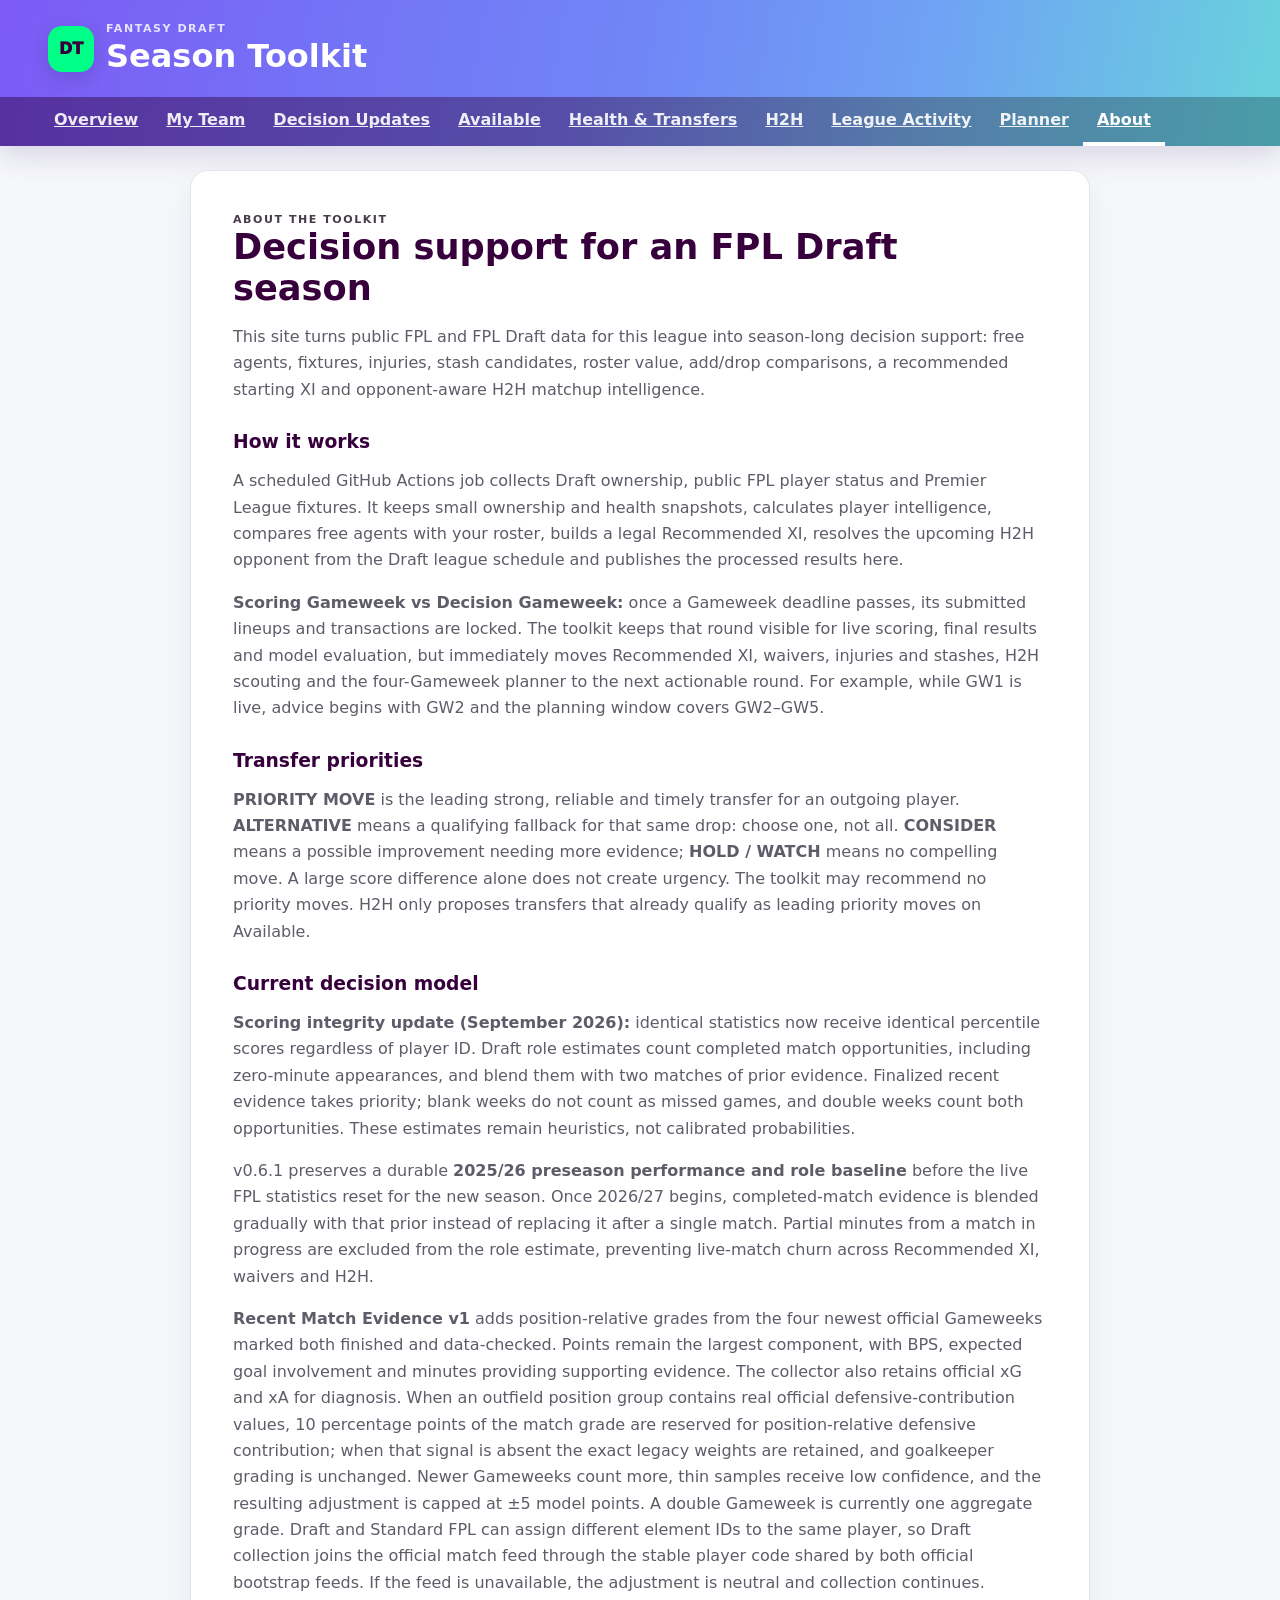
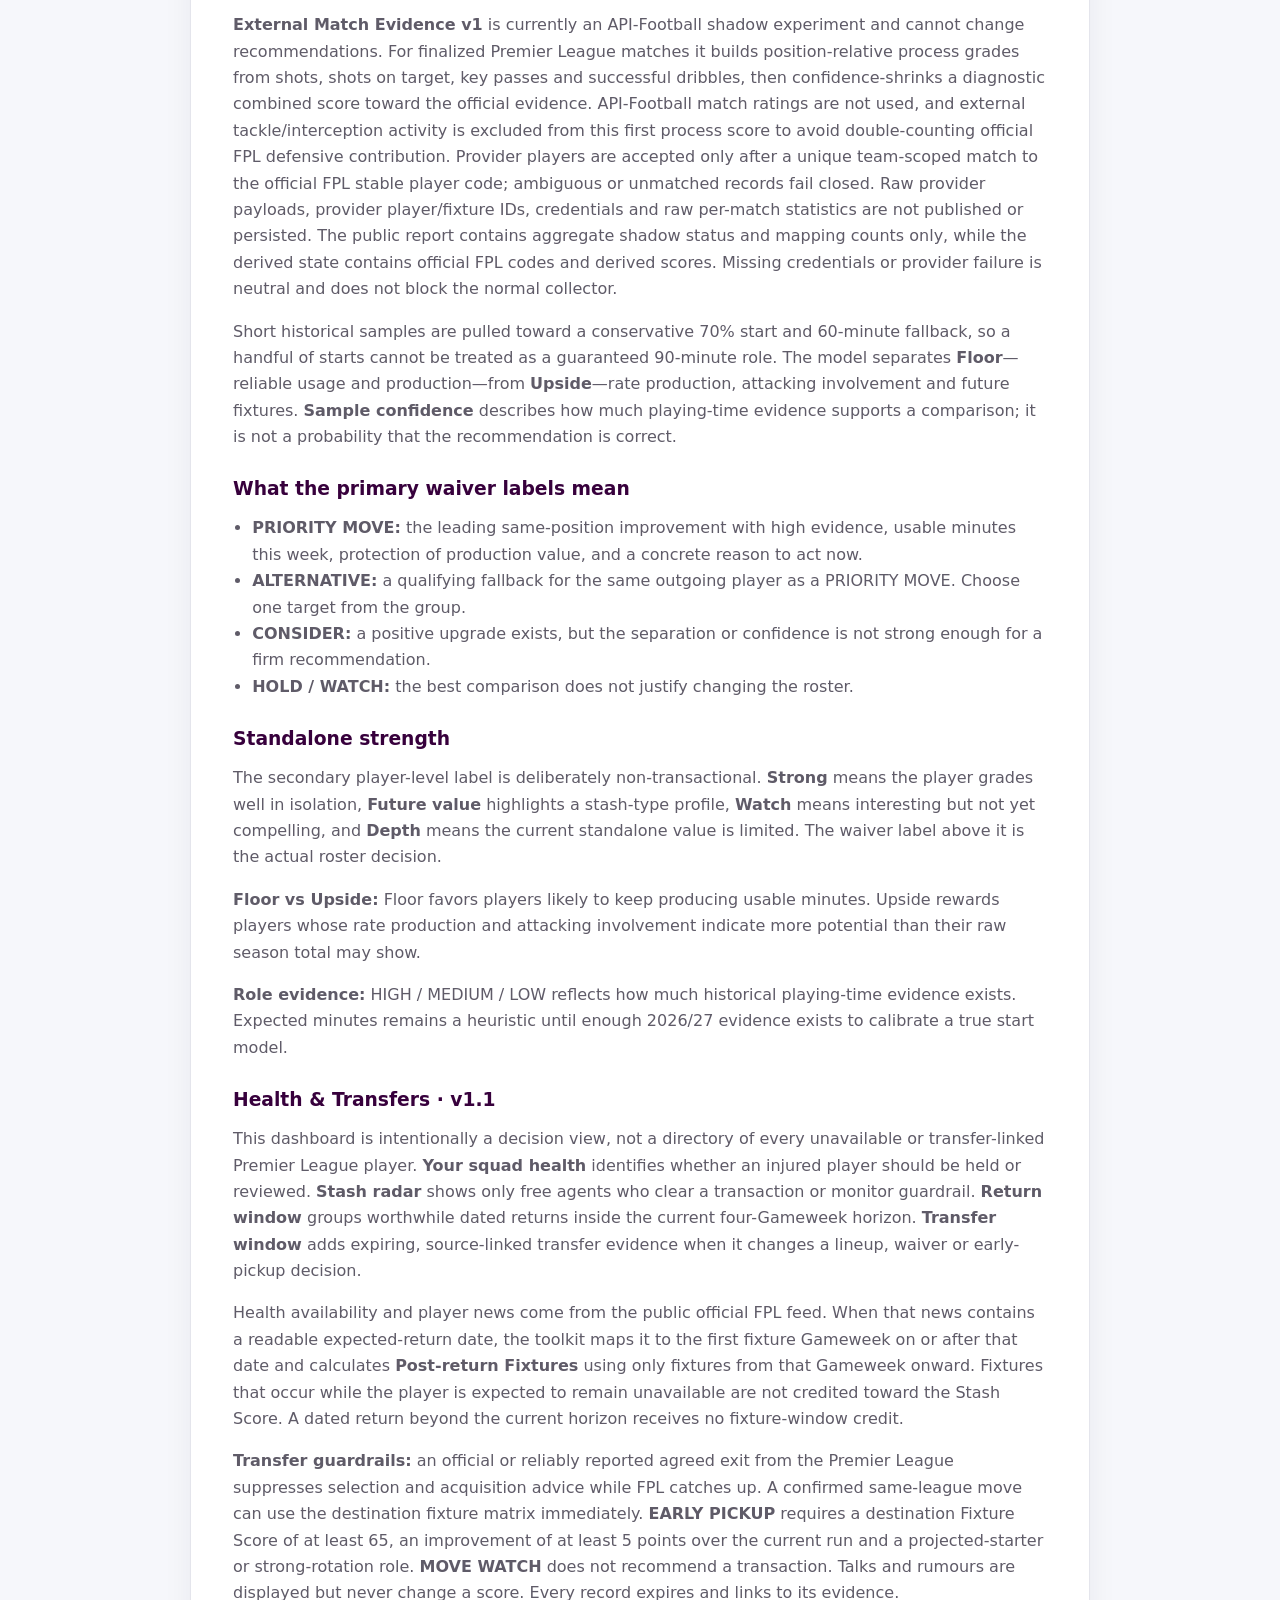
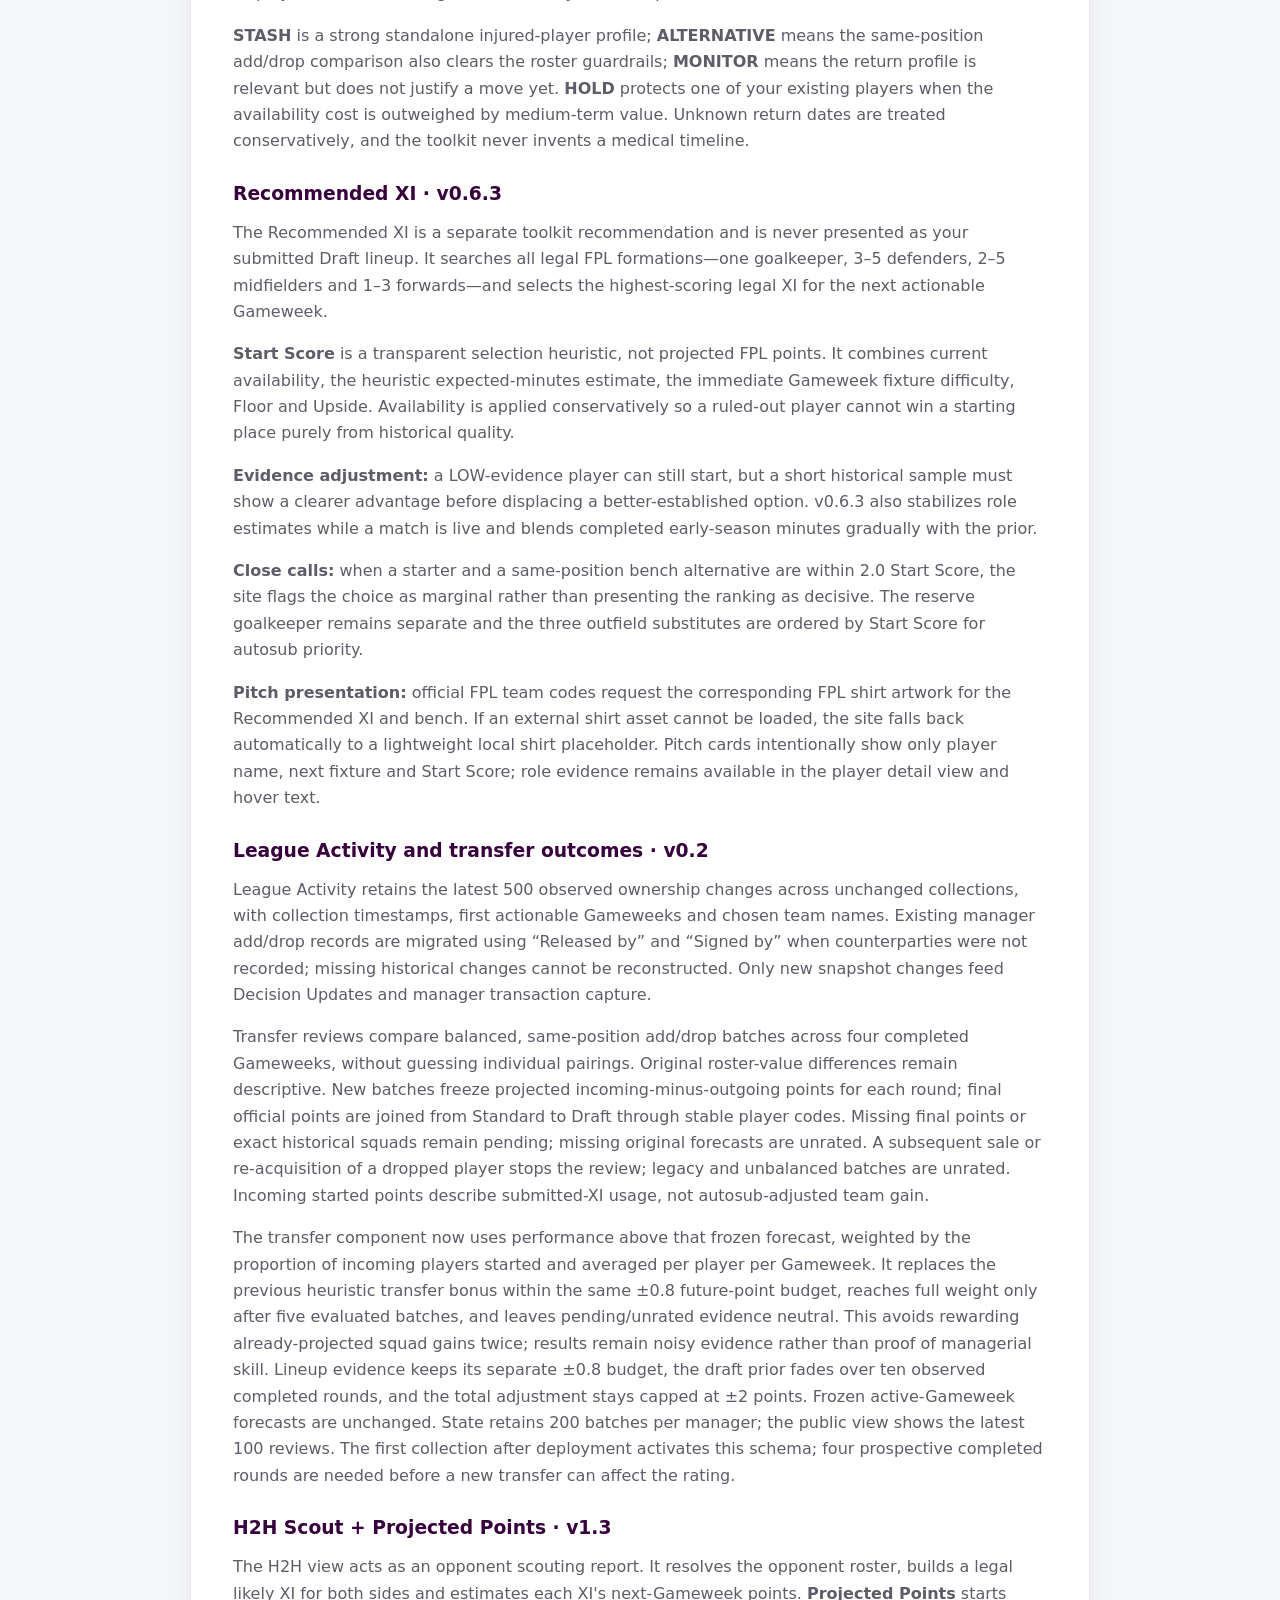
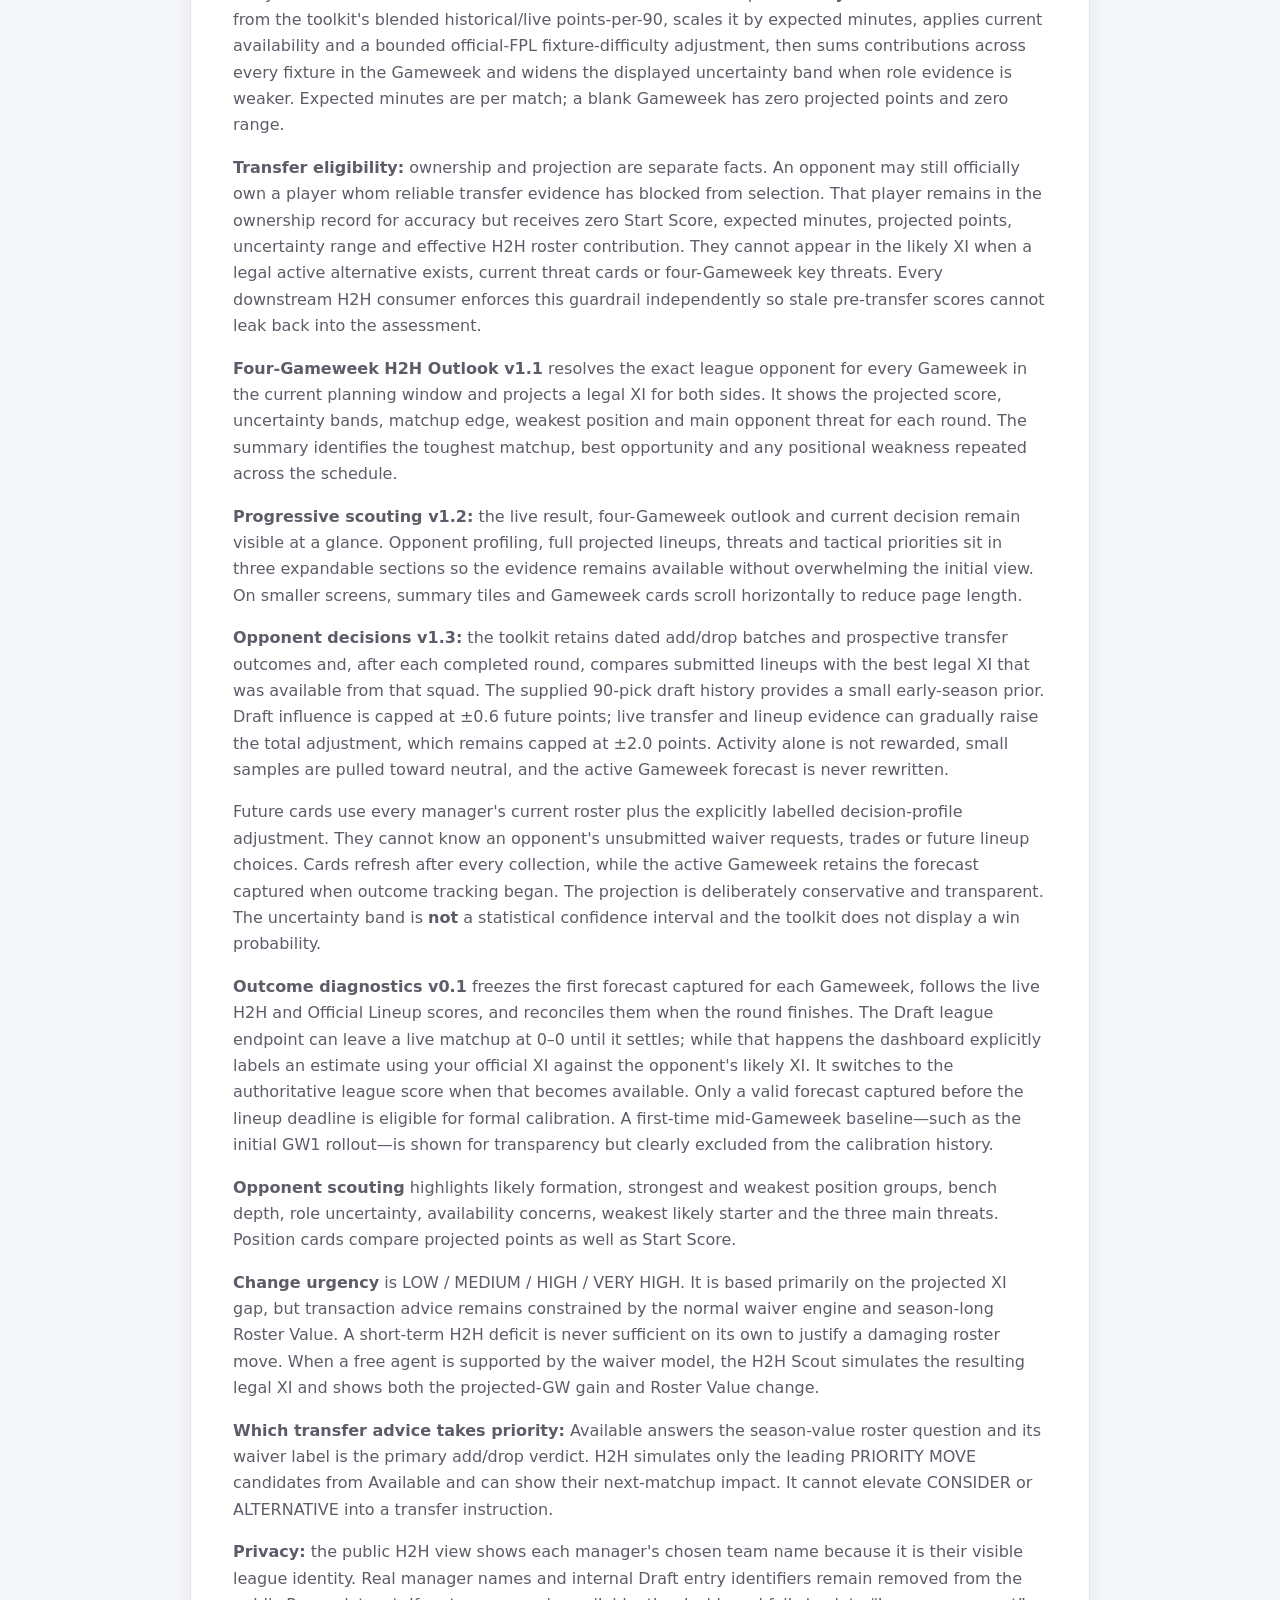
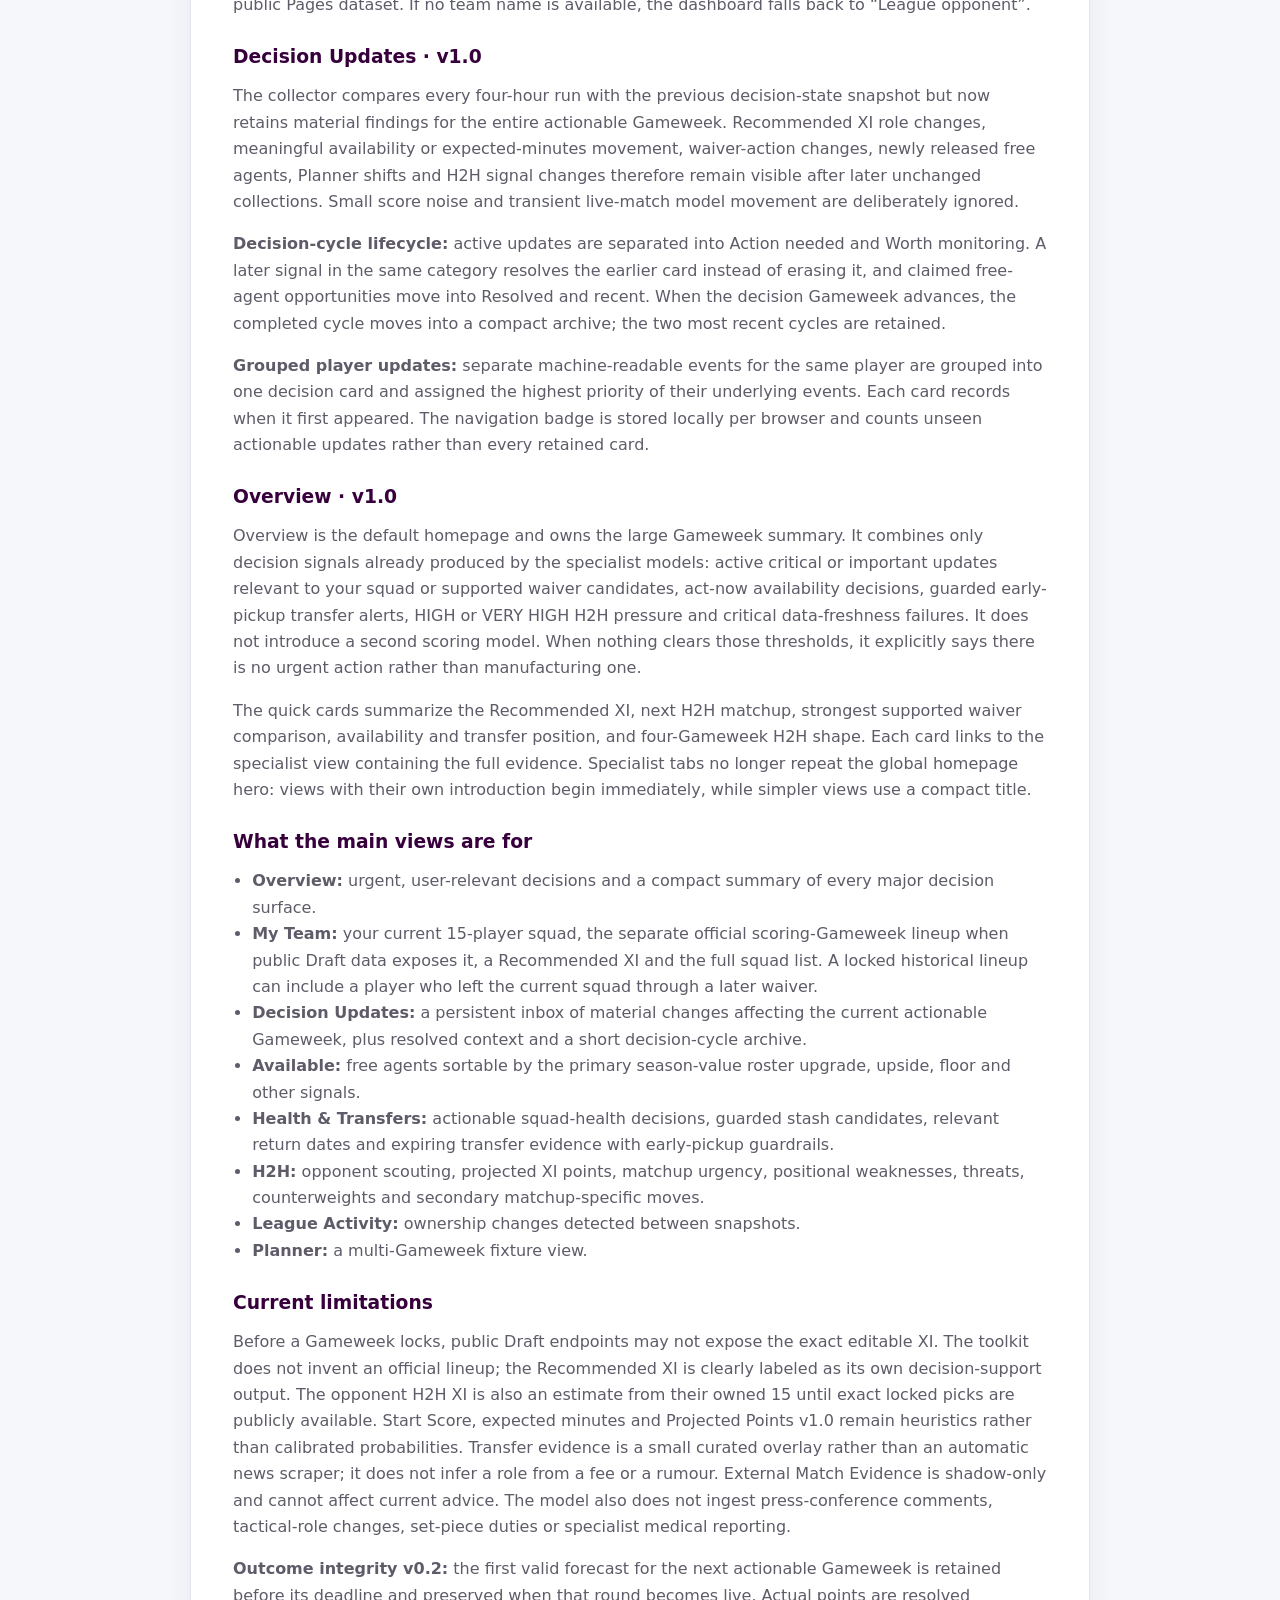
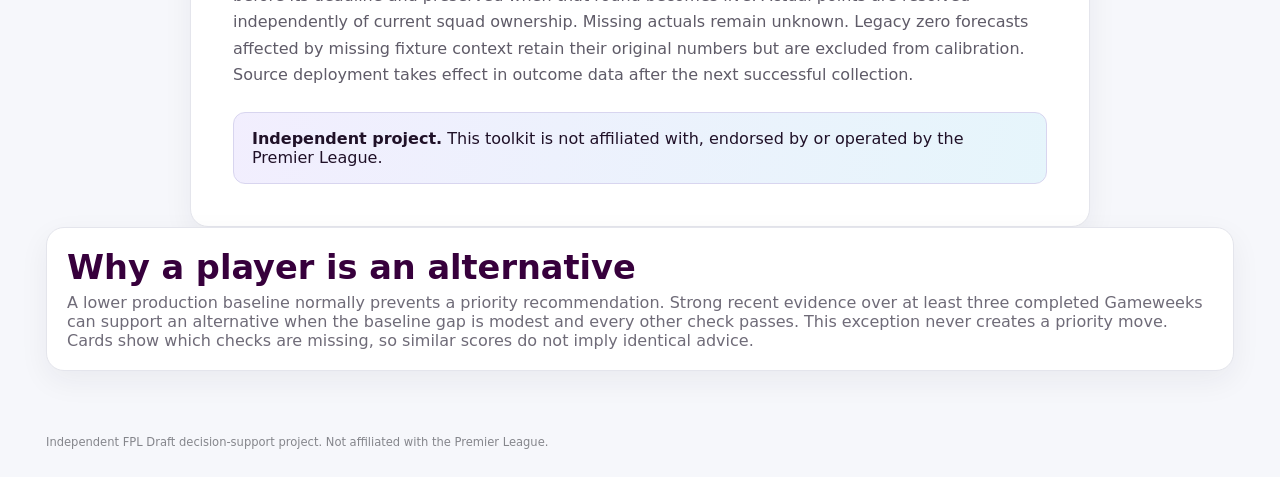
==== commit 9a9b23c2: "Clarify ownership history release and signing labels" ====
--- a/public/about.html
+++ b/public/about.html
@@ -14,7 +14,7 @@
 <p><strong>Role evidence:</strong> HIGH / MEDIUM / LOW reflects how much historical playing-time evidence exists. Expected minutes remains a heuristic until enough 2026/27 evidence exists to calibrate a true start model.</p>
 <h3>Health &amp; Transfers · v1.1</h3><p>This dashboard is intentionally a decision view, not a directory of every unavailable or transfer-linked Premier League player. <strong>Your squad health</strong> identifies whether an injured player should be held or reviewed. <strong>Stash radar</strong> shows only free agents who clear a transaction or monitor guardrail. <strong>Return window</strong> groups worthwhile dated returns inside the current four-Gameweek horizon. <strong>Transfer window</strong> adds expiring, source-linked transfer evidence when it changes a lineup, waiver or early-pickup decision.</p><p>Health availability and player news come from the public official FPL feed. When that news contains a readable expected-return date, the toolkit maps it to the first fixture Gameweek on or after that date and calculates <strong>Post-return Fixtures</strong> using only fixtures from that Gameweek onward. Fixtures that occur while the player is expected to remain unavailable are not credited toward the Stash Score. A dated return beyond the current horizon receives no fixture-window credit.</p><p><strong>Transfer guardrails:</strong> an official or reliably reported agreed exit from the Premier League suppresses selection and acquisition advice while FPL catches up. A confirmed same-league move can use the destination fixture matrix immediately. <strong>EARLY PICKUP</strong> requires a destination Fixture Score of at least 65, an improvement of at least 5 points over the current run and a projected-starter or strong-rotation role. <strong>MOVE WATCH</strong> does not recommend a transaction. Talks and rumours are displayed but never change a score. Every record expires and links to its evidence.</p><p><strong>STASH</strong> is a strong standalone injured-player profile; <strong>ALTERNATIVE</strong> means the same-position add/drop comparison also clears the roster guardrails; <strong>MONITOR</strong> means the return profile is relevant but does not justify a move yet. <strong>HOLD</strong> protects one of your existing players when the availability cost is outweighed by medium-term value. Unknown return dates are treated conservatively, and the toolkit never invents a medical timeline.</p>
 <h3>Recommended XI · v0.6.3</h3><p>The Recommended XI is a separate toolkit recommendation and is never presented as your submitted Draft lineup. It searches all legal FPL formations—one goalkeeper, 3–5 defenders, 2–5 midfielders and 1–3 forwards—and selects the highest-scoring legal XI for the next actionable Gameweek.</p><p><strong>Start Score</strong> is a transparent selection heuristic, not projected FPL points. It combines current availability, the heuristic expected-minutes estimate, the immediate Gameweek fixture difficulty, Floor and Upside. Availability is applied conservatively so a ruled-out player cannot win a starting place purely from historical quality.</p><p><strong>Evidence adjustment:</strong> a LOW-evidence player can still start, but a short historical sample must show a clearer advantage before displacing a better-established option. v0.6.3 also stabilizes role estimates while a match is live and blends completed early-season minutes gradually with the prior.</p><p><strong>Close calls:</strong> when a starter and a same-position bench alternative are within 2.0 Start Score, the site flags the choice as marginal rather than presenting the ranking as decisive. The reserve goalkeeper remains separate and the three outfield substitutes are ordered by Start Score for autosub priority.</p><p><strong>Pitch presentation:</strong> official FPL team codes request the corresponding FPL shirt artwork for the Recommended XI and bench. If an external shirt asset cannot be loaded, the site falls back automatically to a lightweight local shirt placeholder. Pitch cards intentionally show only player name, next fixture and Start Score; role evidence remains available in the player detail view and hover text.</p>
-<h3>League Activity and transfer outcomes · v0.2</h3><p>League Activity retains the latest 500 observed ownership changes across unchanged collections, with collection timestamps, first actionable Gameweeks and chosen team names. Existing manager add/drop records are migrated with unknown counterparties explicitly labelled; missing historical changes cannot be reconstructed. Only new snapshot changes feed Decision Updates and manager transaction capture.</p><p>Transfer reviews compare balanced, same-position add/drop batches across four completed Gameweeks, without guessing individual pairings. Original roster-value differences remain descriptive. New batches freeze projected incoming-minus-outgoing points for each round; final official points are joined from Standard to Draft through stable player codes. Missing final points or exact historical squads remain pending; missing original forecasts are unrated. A subsequent sale or re-acquisition of a dropped player stops the review; legacy and unbalanced batches are unrated. Incoming started points describe submitted-XI usage, not autosub-adjusted team gain.</p><p>The transfer component now uses performance above that frozen forecast, weighted by the proportion of incoming players started and averaged per player per Gameweek. It replaces the previous heuristic transfer bonus within the same ±0.8 future-point budget, reaches full weight only after five evaluated batches, and leaves pending/unrated evidence neutral. This avoids rewarding already-projected squad gains twice; results remain noisy evidence rather than proof of managerial skill. Lineup evidence keeps its separate ±0.8 budget, the draft prior fades over ten observed completed rounds, and the total adjustment stays capped at ±2 points. Frozen active-Gameweek forecasts are unchanged. State retains 200 batches per manager; the public view shows the latest 100 reviews. The first collection after deployment activates this schema; four prospective completed rounds are needed before a new transfer can affect the rating.</p>
+<h3>League Activity and transfer outcomes · v0.2</h3><p>League Activity retains the latest 500 observed ownership changes across unchanged collections, with collection timestamps, first actionable Gameweeks and chosen team names. Existing manager add/drop records are migrated using “Released by” and “Signed by” when counterparties were not recorded; missing historical changes cannot be reconstructed. Only new snapshot changes feed Decision Updates and manager transaction capture.</p><p>Transfer reviews compare balanced, same-position add/drop batches across four completed Gameweeks, without guessing individual pairings. Original roster-value differences remain descriptive. New batches freeze projected incoming-minus-outgoing points for each round; final official points are joined from Standard to Draft through stable player codes. Missing final points or exact historical squads remain pending; missing original forecasts are unrated. A subsequent sale or re-acquisition of a dropped player stops the review; legacy and unbalanced batches are unrated. Incoming started points describe submitted-XI usage, not autosub-adjusted team gain.</p><p>The transfer component now uses performance above that frozen forecast, weighted by the proportion of incoming players started and averaged per player per Gameweek. It replaces the previous heuristic transfer bonus within the same ±0.8 future-point budget, reaches full weight only after five evaluated batches, and leaves pending/unrated evidence neutral. This avoids rewarding already-projected squad gains twice; results remain noisy evidence rather than proof of managerial skill. Lineup evidence keeps its separate ±0.8 budget, the draft prior fades over ten observed completed rounds, and the total adjustment stays capped at ±2 points. Frozen active-Gameweek forecasts are unchanged. State retains 200 batches per manager; the public view shows the latest 100 reviews. The first collection after deployment activates this schema; four prospective completed rounds are needed before a new transfer can affect the rating.</p>
 <h3>H2H Scout + Projected Points · v1.3</h3><p>The H2H view acts as an opponent scouting report. It resolves the opponent roster, builds a legal likely XI for both sides and estimates each XI's next-Gameweek points. <strong>Projected Points</strong> starts from the toolkit's blended historical/live points-per-90, scales it by expected minutes, applies current availability and a bounded official-FPL fixture-difficulty adjustment, then sums contributions across every fixture in the Gameweek and widens the displayed uncertainty band when role evidence is weaker. Expected minutes are per match; a blank Gameweek has zero projected points and zero range.</p><p><strong>Transfer eligibility:</strong> ownership and projection are separate facts. An opponent may still officially own a player whom reliable transfer evidence has blocked from selection. That player remains in the ownership record for accuracy but receives zero Start Score, expected minutes, projected points, uncertainty range and effective H2H roster contribution. They cannot appear in the likely XI when a legal active alternative exists, current threat cards or four-Gameweek key threats. Every downstream H2H consumer enforces this guardrail independently so stale pre-transfer scores cannot leak back into the assessment.</p><p><strong>Four-Gameweek H2H Outlook v1.1</strong> resolves the exact league opponent for every Gameweek in the current planning window and projects a legal XI for both sides. It shows the projected score, uncertainty bands, matchup edge, weakest position and main opponent threat for each round. The summary identifies the toughest matchup, best opportunity and any positional weakness repeated across the schedule.</p><p><strong>Progressive scouting v1.2:</strong> the live result, four-Gameweek outlook and current decision remain visible at a glance. Opponent profiling, full projected lineups, threats and tactical priorities sit in three expandable sections so the evidence remains available without overwhelming the initial view. On smaller screens, summary tiles and Gameweek cards scroll horizontally to reduce page length.</p><p><strong>Opponent decisions v1.3:</strong> the toolkit retains dated add/drop batches and prospective transfer outcomes and, after each completed round, compares submitted lineups with the best legal XI that was available from that squad. The supplied 90-pick draft history provides a small early-season prior. Draft influence is capped at ±0.6 future points; live transfer and lineup evidence can gradually raise the total adjustment, which remains capped at ±2.0 points. Activity alone is not rewarded, small samples are pulled toward neutral, and the active Gameweek forecast is never rewritten.</p><p>Future cards use every manager's current roster plus the explicitly labelled decision-profile adjustment. They cannot know an opponent's unsubmitted waiver requests, trades or future lineup choices. Cards refresh after every collection, while the active Gameweek retains the forecast captured when outcome tracking began. The projection is deliberately conservative and transparent. The uncertainty band is <strong>not</strong> a statistical confidence interval and the toolkit does not display a win probability.</p><p><strong>Outcome diagnostics v0.1</strong> freezes the first forecast captured for each Gameweek, follows the live H2H and Official Lineup scores, and reconciles them when the round finishes. The Draft league endpoint can leave a live matchup at 0–0 until it settles; while that happens the dashboard explicitly labels an estimate using your official XI against the opponent's likely XI. It switches to the authoritative league score when that becomes available. Only a valid forecast captured before the lineup deadline is eligible for formal calibration. A first-time mid-Gameweek baseline—such as the initial GW1 rollout—is shown for transparency but clearly excluded from the calibration history.</p><p><strong>Opponent scouting</strong> highlights likely formation, strongest and weakest position groups, bench depth, role uncertainty, availability concerns, weakest likely starter and the three main threats. Position cards compare projected points as well as Start Score.</p><p><strong>Change urgency</strong> is LOW / MEDIUM / HIGH / VERY HIGH. It is based primarily on the projected XI gap, but transaction advice remains constrained by the normal waiver engine and season-long Roster Value. A short-term H2H deficit is never sufficient on its own to justify a damaging roster move. When a free agent is supported by the waiver model, the H2H Scout simulates the resulting legal XI and shows both the projected-GW gain and Roster Value change.</p><p><strong>Which transfer advice takes priority:</strong> Available answers the season-value roster question and its waiver label is the primary add/drop verdict. H2H simulates only the leading PRIORITY MOVE candidates from Available and can show their next-matchup impact. It cannot elevate CONSIDER or ALTERNATIVE into a transfer instruction.</p><p><strong>Privacy:</strong> the public H2H view shows each manager's chosen team name because it is their visible league identity. Real manager names and internal Draft entry identifiers remain removed from the public Pages dataset. If no team name is available, the dashboard falls back to “League opponent”.</p>
 <h3>Decision Updates · v1.0</h3><p>The collector compares every four-hour run with the previous decision-state snapshot but now retains material findings for the entire actionable Gameweek. Recommended XI role changes, meaningful availability or expected-minutes movement, waiver-action changes, newly released free agents, Planner shifts and H2H signal changes therefore remain visible after later unchanged collections. Small score noise and transient live-match model movement are deliberately ignored.</p><p><strong>Decision-cycle lifecycle:</strong> active updates are separated into Action needed and Worth monitoring. A later signal in the same category resolves the earlier card instead of erasing it, and claimed free-agent opportunities move into Resolved and recent. When the decision Gameweek advances, the completed cycle moves into a compact archive; the two most recent cycles are retained.</p><p><strong>Grouped player updates:</strong> separate machine-readable events for the same player are grouped into one decision card and assigned the highest priority of their underlying events. Each card records when it first appeared. The navigation badge is stored locally per browser and counts unseen actionable updates rather than every retained card.</p>
 <h3>Overview · v1.0</h3><p>Overview is the default homepage and owns the large Gameweek summary. It combines only decision signals already produced by the specialist models: active critical or important updates relevant to your squad or supported waiver candidates, act-now availability decisions, guarded early-pickup transfer alerts, HIGH or VERY HIGH H2H pressure and critical data-freshness failures. It does not introduce a second scoring model. When nothing clears those thresholds, it explicitly says there is no urgent action rather than manufacturing one.</p><p>The quick cards summarize the Recommended XI, next H2H matchup, strongest supported waiver comparison, availability and transfer position, and four-Gameweek H2H shape. Each card links to the specialist view containing the full evidence. Specialist tabs no longer repeat the global homepage hero: views with their own introduction begin immediately, while simpler views use a compact title.</p>
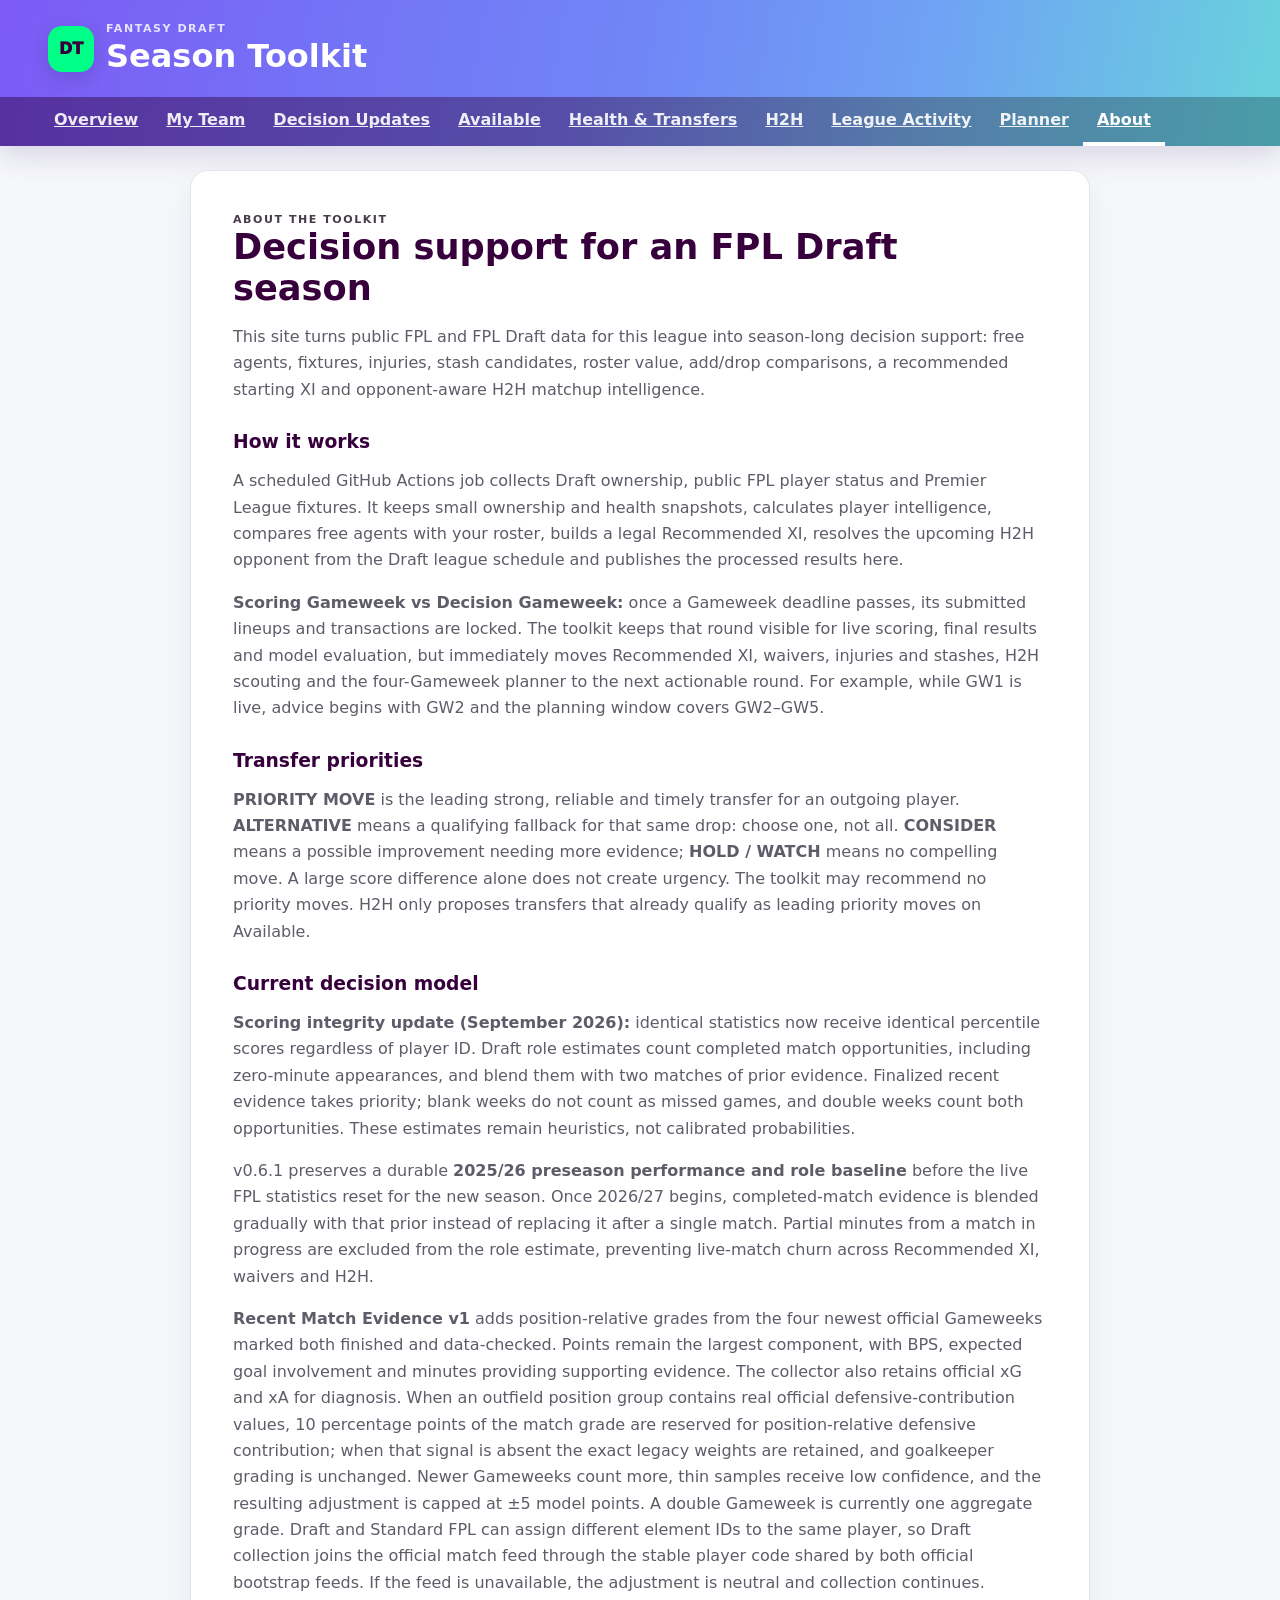
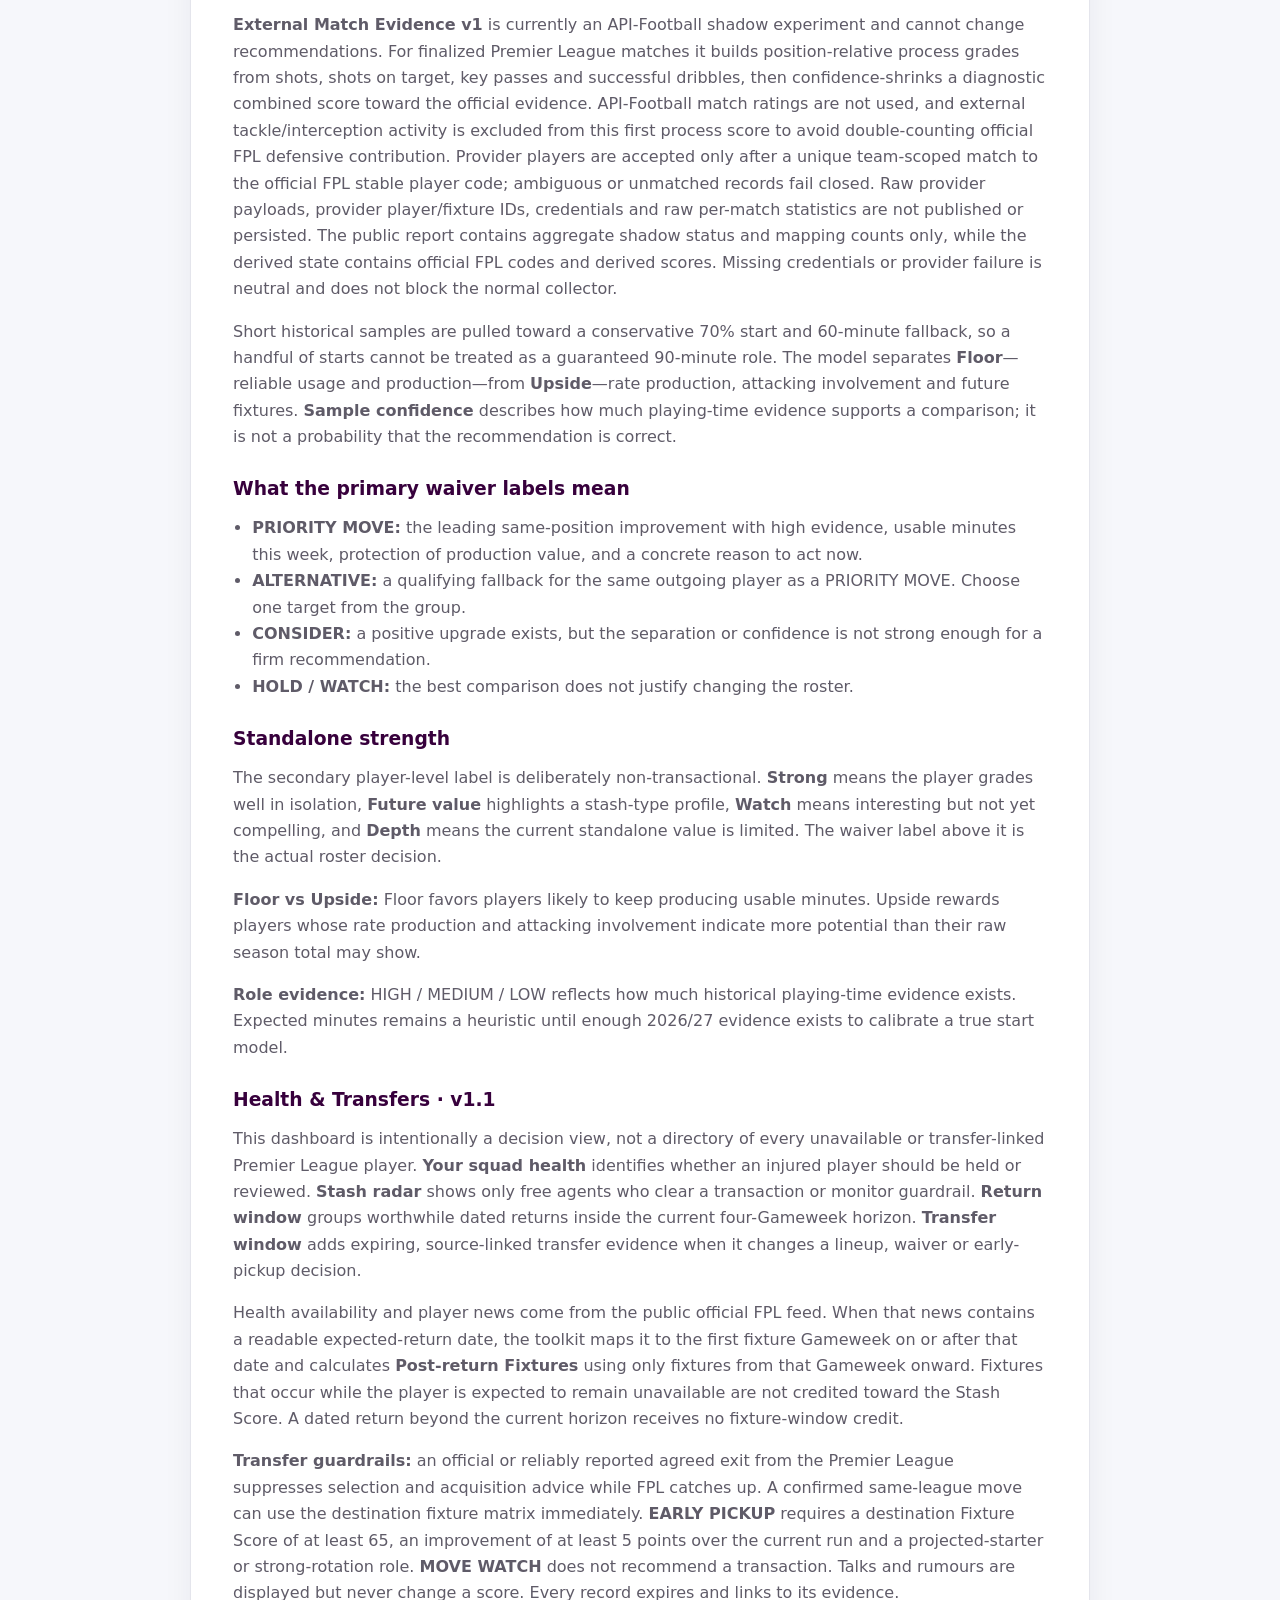
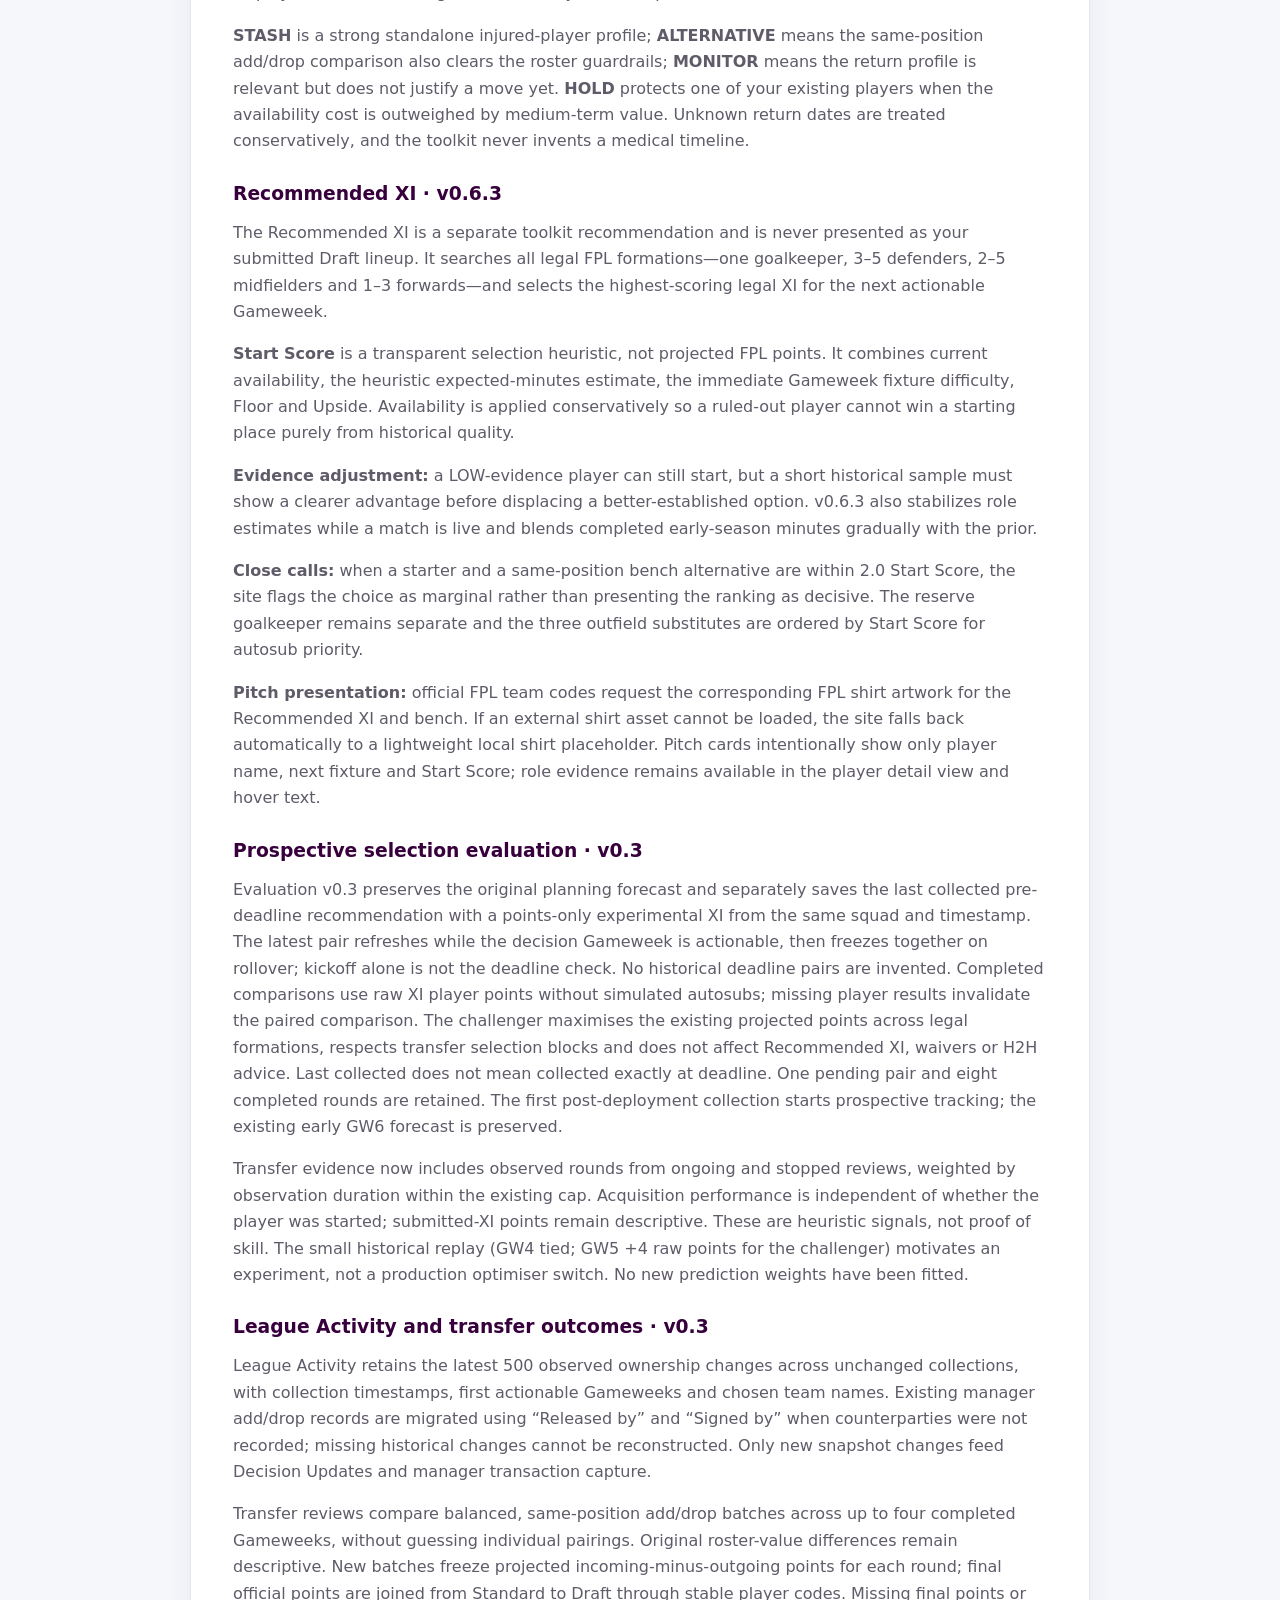
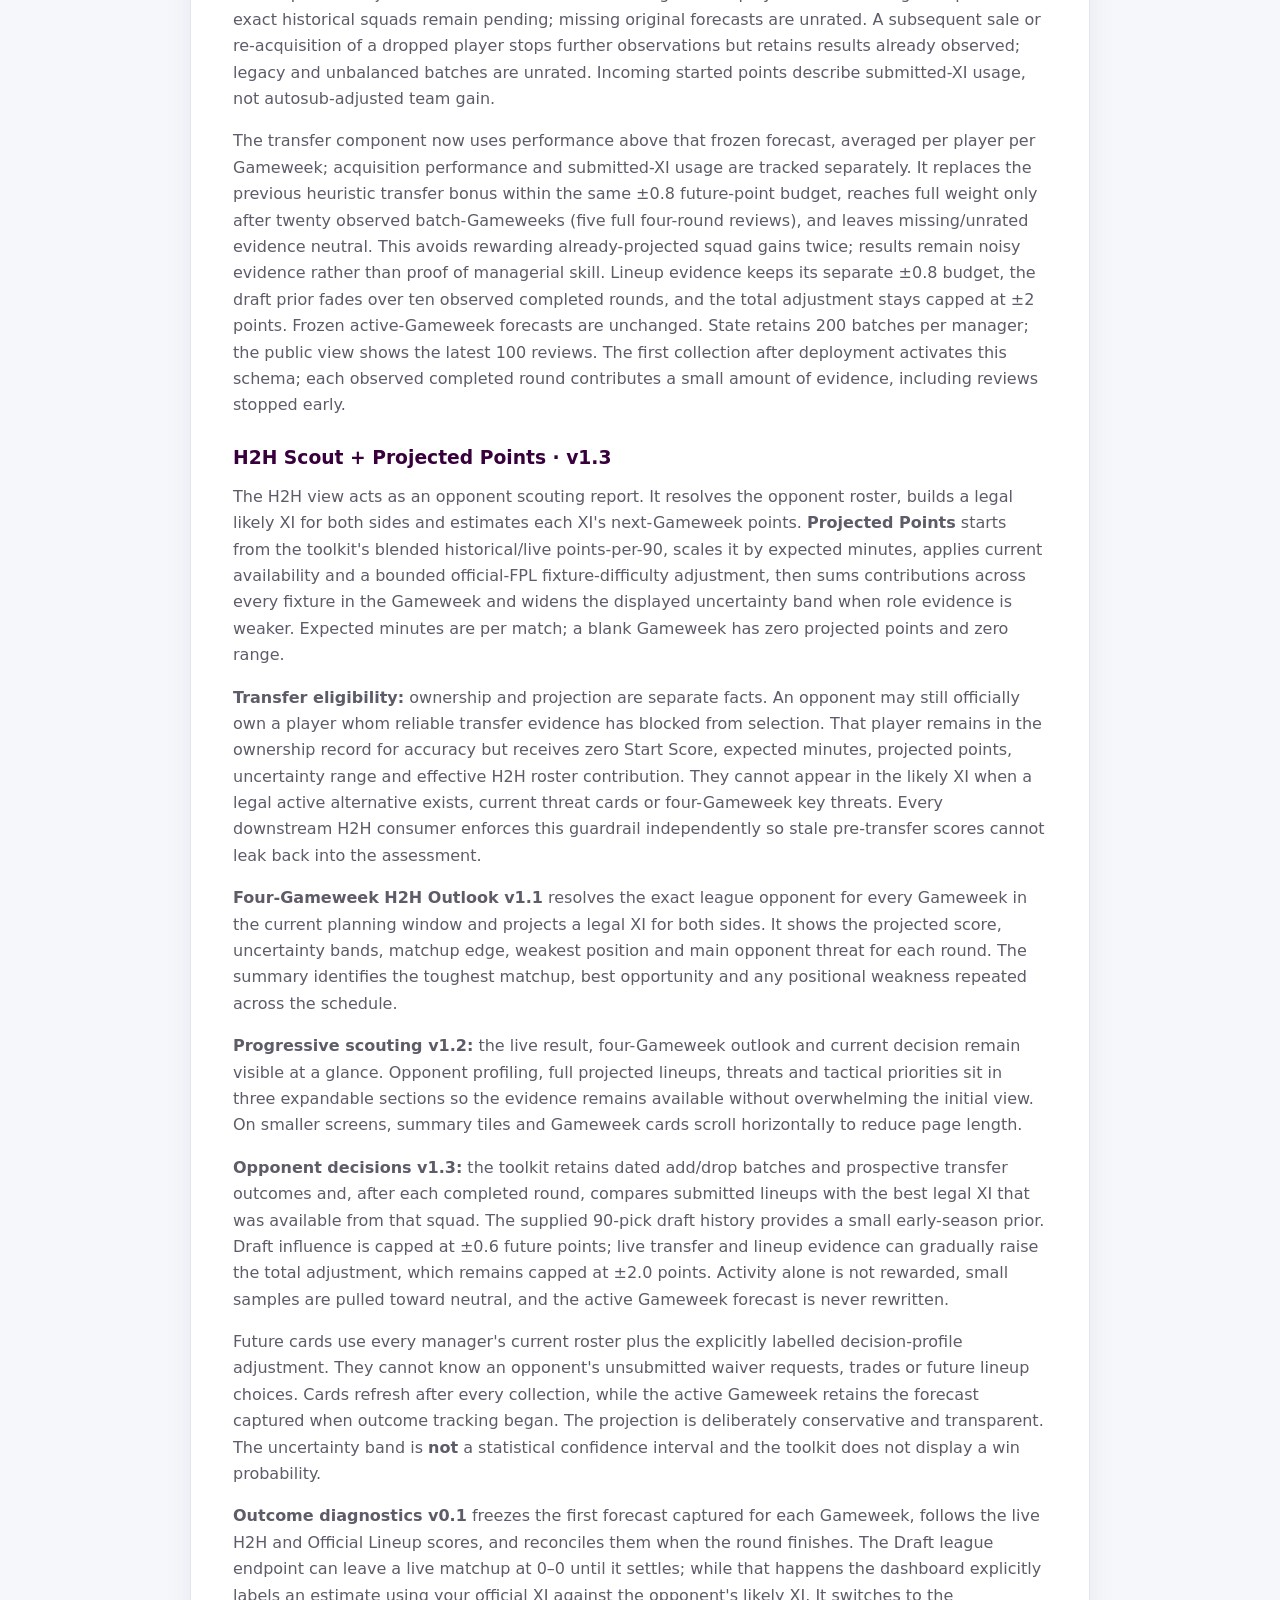
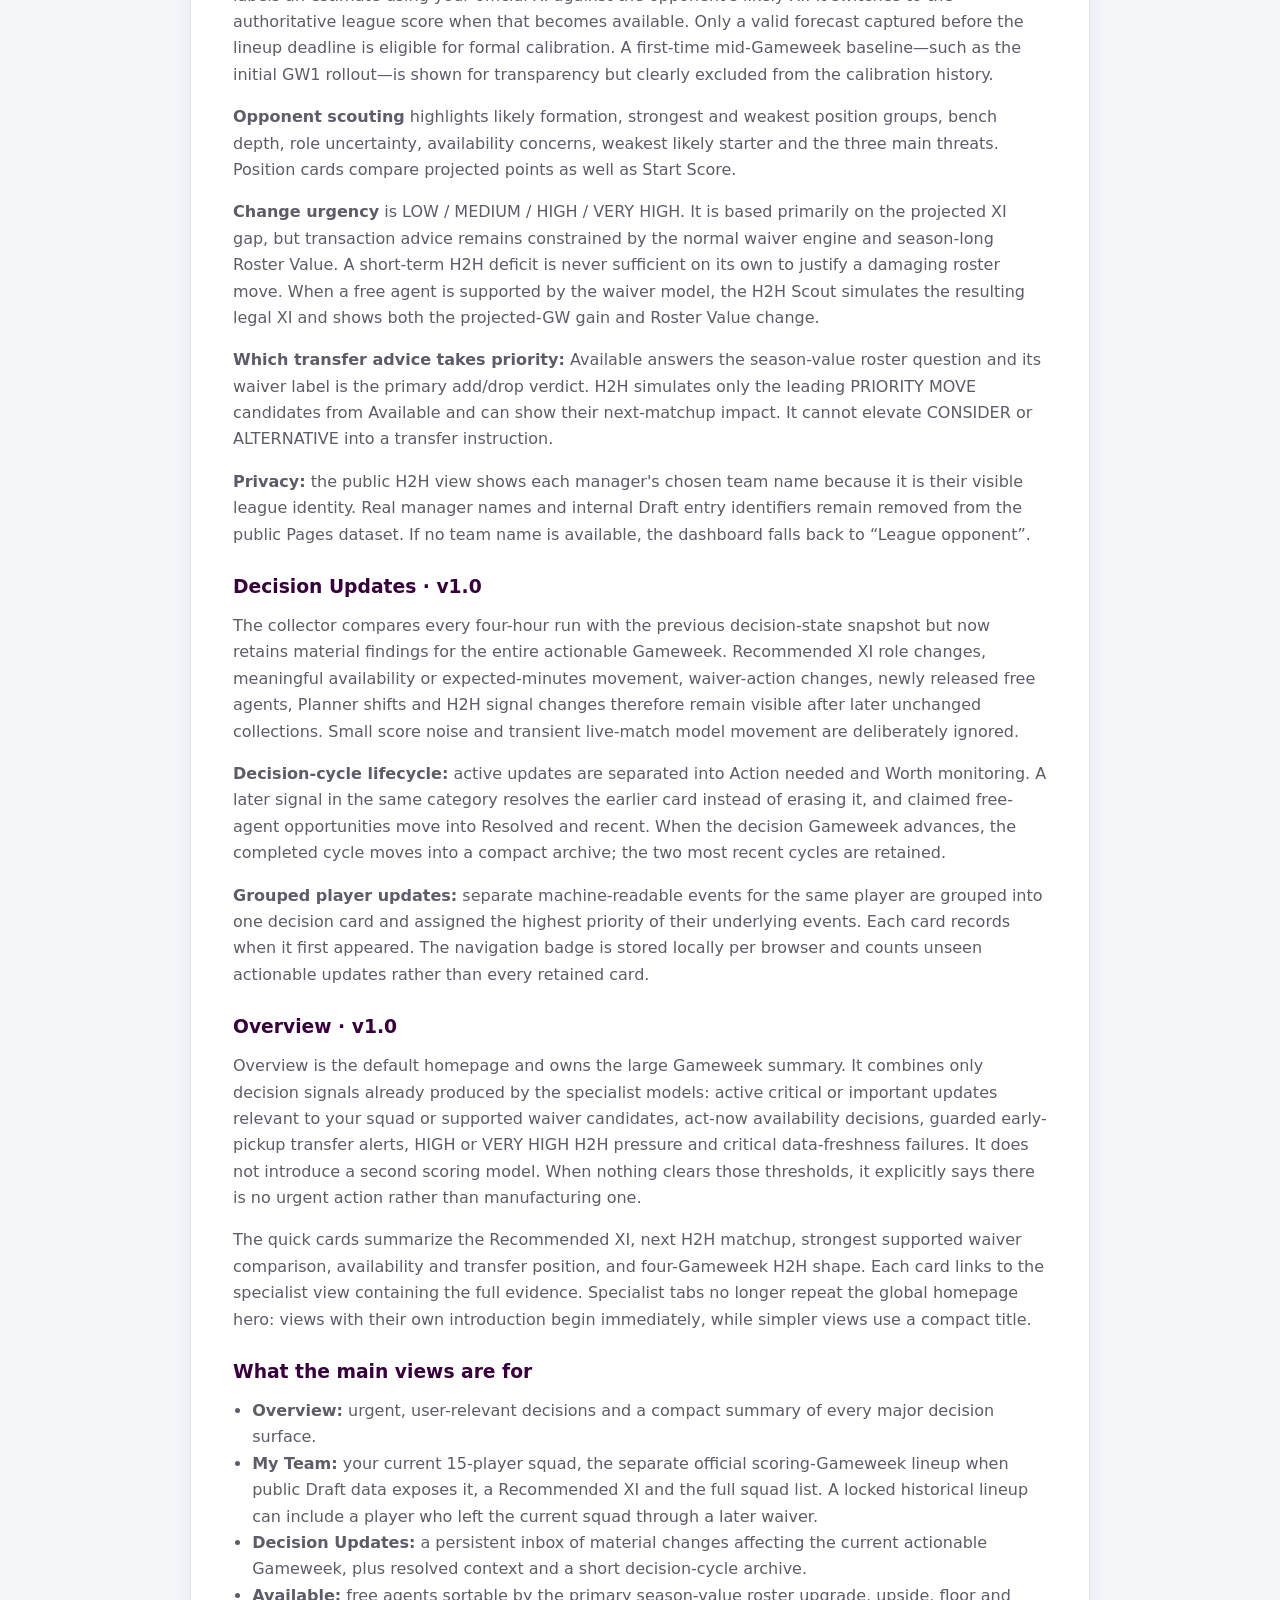
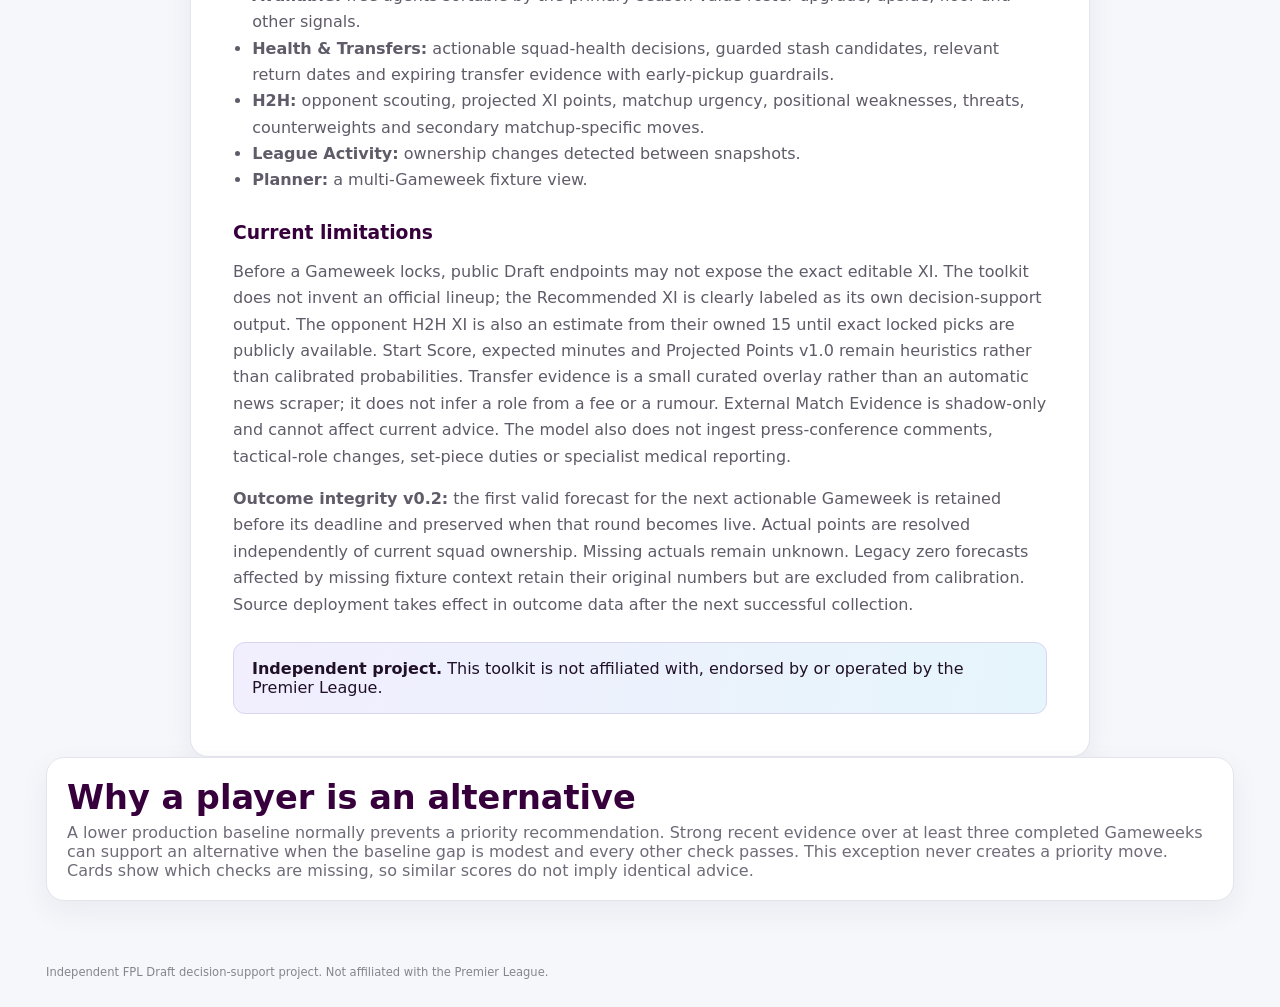
==== commit 8d679fa1: "Capture paired deadline selection trials and retain early transfer outcomes" ====
--- a/public/about.html
+++ b/public/about.html
@@ -14,7 +14,8 @@
 <p><strong>Role evidence:</strong> HIGH / MEDIUM / LOW reflects how much historical playing-time evidence exists. Expected minutes remains a heuristic until enough 2026/27 evidence exists to calibrate a true start model.</p>
 <h3>Health &amp; Transfers · v1.1</h3><p>This dashboard is intentionally a decision view, not a directory of every unavailable or transfer-linked Premier League player. <strong>Your squad health</strong> identifies whether an injured player should be held or reviewed. <strong>Stash radar</strong> shows only free agents who clear a transaction or monitor guardrail. <strong>Return window</strong> groups worthwhile dated returns inside the current four-Gameweek horizon. <strong>Transfer window</strong> adds expiring, source-linked transfer evidence when it changes a lineup, waiver or early-pickup decision.</p><p>Health availability and player news come from the public official FPL feed. When that news contains a readable expected-return date, the toolkit maps it to the first fixture Gameweek on or after that date and calculates <strong>Post-return Fixtures</strong> using only fixtures from that Gameweek onward. Fixtures that occur while the player is expected to remain unavailable are not credited toward the Stash Score. A dated return beyond the current horizon receives no fixture-window credit.</p><p><strong>Transfer guardrails:</strong> an official or reliably reported agreed exit from the Premier League suppresses selection and acquisition advice while FPL catches up. A confirmed same-league move can use the destination fixture matrix immediately. <strong>EARLY PICKUP</strong> requires a destination Fixture Score of at least 65, an improvement of at least 5 points over the current run and a projected-starter or strong-rotation role. <strong>MOVE WATCH</strong> does not recommend a transaction. Talks and rumours are displayed but never change a score. Every record expires and links to its evidence.</p><p><strong>STASH</strong> is a strong standalone injured-player profile; <strong>ALTERNATIVE</strong> means the same-position add/drop comparison also clears the roster guardrails; <strong>MONITOR</strong> means the return profile is relevant but does not justify a move yet. <strong>HOLD</strong> protects one of your existing players when the availability cost is outweighed by medium-term value. Unknown return dates are treated conservatively, and the toolkit never invents a medical timeline.</p>
 <h3>Recommended XI · v0.6.3</h3><p>The Recommended XI is a separate toolkit recommendation and is never presented as your submitted Draft lineup. It searches all legal FPL formations—one goalkeeper, 3–5 defenders, 2–5 midfielders and 1–3 forwards—and selects the highest-scoring legal XI for the next actionable Gameweek.</p><p><strong>Start Score</strong> is a transparent selection heuristic, not projected FPL points. It combines current availability, the heuristic expected-minutes estimate, the immediate Gameweek fixture difficulty, Floor and Upside. Availability is applied conservatively so a ruled-out player cannot win a starting place purely from historical quality.</p><p><strong>Evidence adjustment:</strong> a LOW-evidence player can still start, but a short historical sample must show a clearer advantage before displacing a better-established option. v0.6.3 also stabilizes role estimates while a match is live and blends completed early-season minutes gradually with the prior.</p><p><strong>Close calls:</strong> when a starter and a same-position bench alternative are within 2.0 Start Score, the site flags the choice as marginal rather than presenting the ranking as decisive. The reserve goalkeeper remains separate and the three outfield substitutes are ordered by Start Score for autosub priority.</p><p><strong>Pitch presentation:</strong> official FPL team codes request the corresponding FPL shirt artwork for the Recommended XI and bench. If an external shirt asset cannot be loaded, the site falls back automatically to a lightweight local shirt placeholder. Pitch cards intentionally show only player name, next fixture and Start Score; role evidence remains available in the player detail view and hover text.</p>
-<h3>League Activity and transfer outcomes · v0.2</h3><p>League Activity retains the latest 500 observed ownership changes across unchanged collections, with collection timestamps, first actionable Gameweeks and chosen team names. Existing manager add/drop records are migrated using “Released by” and “Signed by” when counterparties were not recorded; missing historical changes cannot be reconstructed. Only new snapshot changes feed Decision Updates and manager transaction capture.</p><p>Transfer reviews compare balanced, same-position add/drop batches across four completed Gameweeks, without guessing individual pairings. Original roster-value differences remain descriptive. New batches freeze projected incoming-minus-outgoing points for each round; final official points are joined from Standard to Draft through stable player codes. Missing final points or exact historical squads remain pending; missing original forecasts are unrated. A subsequent sale or re-acquisition of a dropped player stops the review; legacy and unbalanced batches are unrated. Incoming started points describe submitted-XI usage, not autosub-adjusted team gain.</p><p>The transfer component now uses performance above that frozen forecast, weighted by the proportion of incoming players started and averaged per player per Gameweek. It replaces the previous heuristic transfer bonus within the same ±0.8 future-point budget, reaches full weight only after five evaluated batches, and leaves pending/unrated evidence neutral. This avoids rewarding already-projected squad gains twice; results remain noisy evidence rather than proof of managerial skill. Lineup evidence keeps its separate ±0.8 budget, the draft prior fades over ten observed completed rounds, and the total adjustment stays capped at ±2 points. Frozen active-Gameweek forecasts are unchanged. State retains 200 batches per manager; the public view shows the latest 100 reviews. The first collection after deployment activates this schema; four prospective completed rounds are needed before a new transfer can affect the rating.</p>
+<h3>Prospective selection evaluation · v0.3</h3><p>Evaluation v0.3 preserves the original planning forecast and separately saves the last collected pre-deadline recommendation with a points-only experimental XI from the same squad and timestamp. The latest pair refreshes while the decision Gameweek is actionable, then freezes together on rollover; kickoff alone is not the deadline check. No historical deadline pairs are invented. Completed comparisons use raw XI player points without simulated autosubs; missing player results invalidate the paired comparison. The challenger maximises the existing projected points across legal formations, respects transfer selection blocks and does not affect Recommended XI, waivers or H2H advice. Last collected does not mean collected exactly at deadline. One pending pair and eight completed rounds are retained. The first post-deployment collection starts prospective tracking; the existing early GW6 forecast is preserved.</p><p>Transfer evidence now includes observed rounds from ongoing and stopped reviews, weighted by observation duration within the existing cap. Acquisition performance is independent of whether the player was started; submitted-XI points remain descriptive. These are heuristic signals, not proof of skill. The small historical replay (GW4 tied; GW5 +4 raw points for the challenger) motivates an experiment, not a production optimiser switch. No new prediction weights have been fitted.</p>
+<h3>League Activity and transfer outcomes · v0.3</h3><p>League Activity retains the latest 500 observed ownership changes across unchanged collections, with collection timestamps, first actionable Gameweeks and chosen team names. Existing manager add/drop records are migrated using “Released by” and “Signed by” when counterparties were not recorded; missing historical changes cannot be reconstructed. Only new snapshot changes feed Decision Updates and manager transaction capture.</p><p>Transfer reviews compare balanced, same-position add/drop batches across up to four completed Gameweeks, without guessing individual pairings. Original roster-value differences remain descriptive. New batches freeze projected incoming-minus-outgoing points for each round; final official points are joined from Standard to Draft through stable player codes. Missing final points or exact historical squads remain pending; missing original forecasts are unrated. A subsequent sale or re-acquisition of a dropped player stops further observations but retains results already observed; legacy and unbalanced batches are unrated. Incoming started points describe submitted-XI usage, not autosub-adjusted team gain.</p><p>The transfer component now uses performance above that frozen forecast, averaged per player per Gameweek; acquisition performance and submitted-XI usage are tracked separately. It replaces the previous heuristic transfer bonus within the same ±0.8 future-point budget, reaches full weight only after twenty observed batch-Gameweeks (five full four-round reviews), and leaves missing/unrated evidence neutral. This avoids rewarding already-projected squad gains twice; results remain noisy evidence rather than proof of managerial skill. Lineup evidence keeps its separate ±0.8 budget, the draft prior fades over ten observed completed rounds, and the total adjustment stays capped at ±2 points. Frozen active-Gameweek forecasts are unchanged. State retains 200 batches per manager; the public view shows the latest 100 reviews. The first collection after deployment activates this schema; each observed completed round contributes a small amount of evidence, including reviews stopped early.</p>
 <h3>H2H Scout + Projected Points · v1.3</h3><p>The H2H view acts as an opponent scouting report. It resolves the opponent roster, builds a legal likely XI for both sides and estimates each XI's next-Gameweek points. <strong>Projected Points</strong> starts from the toolkit's blended historical/live points-per-90, scales it by expected minutes, applies current availability and a bounded official-FPL fixture-difficulty adjustment, then sums contributions across every fixture in the Gameweek and widens the displayed uncertainty band when role evidence is weaker. Expected minutes are per match; a blank Gameweek has zero projected points and zero range.</p><p><strong>Transfer eligibility:</strong> ownership and projection are separate facts. An opponent may still officially own a player whom reliable transfer evidence has blocked from selection. That player remains in the ownership record for accuracy but receives zero Start Score, expected minutes, projected points, uncertainty range and effective H2H roster contribution. They cannot appear in the likely XI when a legal active alternative exists, current threat cards or four-Gameweek key threats. Every downstream H2H consumer enforces this guardrail independently so stale pre-transfer scores cannot leak back into the assessment.</p><p><strong>Four-Gameweek H2H Outlook v1.1</strong> resolves the exact league opponent for every Gameweek in the current planning window and projects a legal XI for both sides. It shows the projected score, uncertainty bands, matchup edge, weakest position and main opponent threat for each round. The summary identifies the toughest matchup, best opportunity and any positional weakness repeated across the schedule.</p><p><strong>Progressive scouting v1.2:</strong> the live result, four-Gameweek outlook and current decision remain visible at a glance. Opponent profiling, full projected lineups, threats and tactical priorities sit in three expandable sections so the evidence remains available without overwhelming the initial view. On smaller screens, summary tiles and Gameweek cards scroll horizontally to reduce page length.</p><p><strong>Opponent decisions v1.3:</strong> the toolkit retains dated add/drop batches and prospective transfer outcomes and, after each completed round, compares submitted lineups with the best legal XI that was available from that squad. The supplied 90-pick draft history provides a small early-season prior. Draft influence is capped at ±0.6 future points; live transfer and lineup evidence can gradually raise the total adjustment, which remains capped at ±2.0 points. Activity alone is not rewarded, small samples are pulled toward neutral, and the active Gameweek forecast is never rewritten.</p><p>Future cards use every manager's current roster plus the explicitly labelled decision-profile adjustment. They cannot know an opponent's unsubmitted waiver requests, trades or future lineup choices. Cards refresh after every collection, while the active Gameweek retains the forecast captured when outcome tracking began. The projection is deliberately conservative and transparent. The uncertainty band is <strong>not</strong> a statistical confidence interval and the toolkit does not display a win probability.</p><p><strong>Outcome diagnostics v0.1</strong> freezes the first forecast captured for each Gameweek, follows the live H2H and Official Lineup scores, and reconciles them when the round finishes. The Draft league endpoint can leave a live matchup at 0–0 until it settles; while that happens the dashboard explicitly labels an estimate using your official XI against the opponent's likely XI. It switches to the authoritative league score when that becomes available. Only a valid forecast captured before the lineup deadline is eligible for formal calibration. A first-time mid-Gameweek baseline—such as the initial GW1 rollout—is shown for transparency but clearly excluded from the calibration history.</p><p><strong>Opponent scouting</strong> highlights likely formation, strongest and weakest position groups, bench depth, role uncertainty, availability concerns, weakest likely starter and the three main threats. Position cards compare projected points as well as Start Score.</p><p><strong>Change urgency</strong> is LOW / MEDIUM / HIGH / VERY HIGH. It is based primarily on the projected XI gap, but transaction advice remains constrained by the normal waiver engine and season-long Roster Value. A short-term H2H deficit is never sufficient on its own to justify a damaging roster move. When a free agent is supported by the waiver model, the H2H Scout simulates the resulting legal XI and shows both the projected-GW gain and Roster Value change.</p><p><strong>Which transfer advice takes priority:</strong> Available answers the season-value roster question and its waiver label is the primary add/drop verdict. H2H simulates only the leading PRIORITY MOVE candidates from Available and can show their next-matchup impact. It cannot elevate CONSIDER or ALTERNATIVE into a transfer instruction.</p><p><strong>Privacy:</strong> the public H2H view shows each manager's chosen team name because it is their visible league identity. Real manager names and internal Draft entry identifiers remain removed from the public Pages dataset. If no team name is available, the dashboard falls back to “League opponent”.</p>
 <h3>Decision Updates · v1.0</h3><p>The collector compares every four-hour run with the previous decision-state snapshot but now retains material findings for the entire actionable Gameweek. Recommended XI role changes, meaningful availability or expected-minutes movement, waiver-action changes, newly released free agents, Planner shifts and H2H signal changes therefore remain visible after later unchanged collections. Small score noise and transient live-match model movement are deliberately ignored.</p><p><strong>Decision-cycle lifecycle:</strong> active updates are separated into Action needed and Worth monitoring. A later signal in the same category resolves the earlier card instead of erasing it, and claimed free-agent opportunities move into Resolved and recent. When the decision Gameweek advances, the completed cycle moves into a compact archive; the two most recent cycles are retained.</p><p><strong>Grouped player updates:</strong> separate machine-readable events for the same player are grouped into one decision card and assigned the highest priority of their underlying events. Each card records when it first appeared. The navigation badge is stored locally per browser and counts unseen actionable updates rather than every retained card.</p>
 <h3>Overview · v1.0</h3><p>Overview is the default homepage and owns the large Gameweek summary. It combines only decision signals already produced by the specialist models: active critical or important updates relevant to your squad or supported waiver candidates, act-now availability decisions, guarded early-pickup transfer alerts, HIGH or VERY HIGH H2H pressure and critical data-freshness failures. It does not introduce a second scoring model. When nothing clears those thresholds, it explicitly says there is no urgent action rather than manufacturing one.</p><p>The quick cards summarize the Recommended XI, next H2H matchup, strongest supported waiver comparison, availability and transfer position, and four-Gameweek H2H shape. Each card links to the specialist view containing the full evidence. Specialist tabs no longer repeat the global homepage hero: views with their own introduction begin immediately, while simpler views use a compact title.</p>
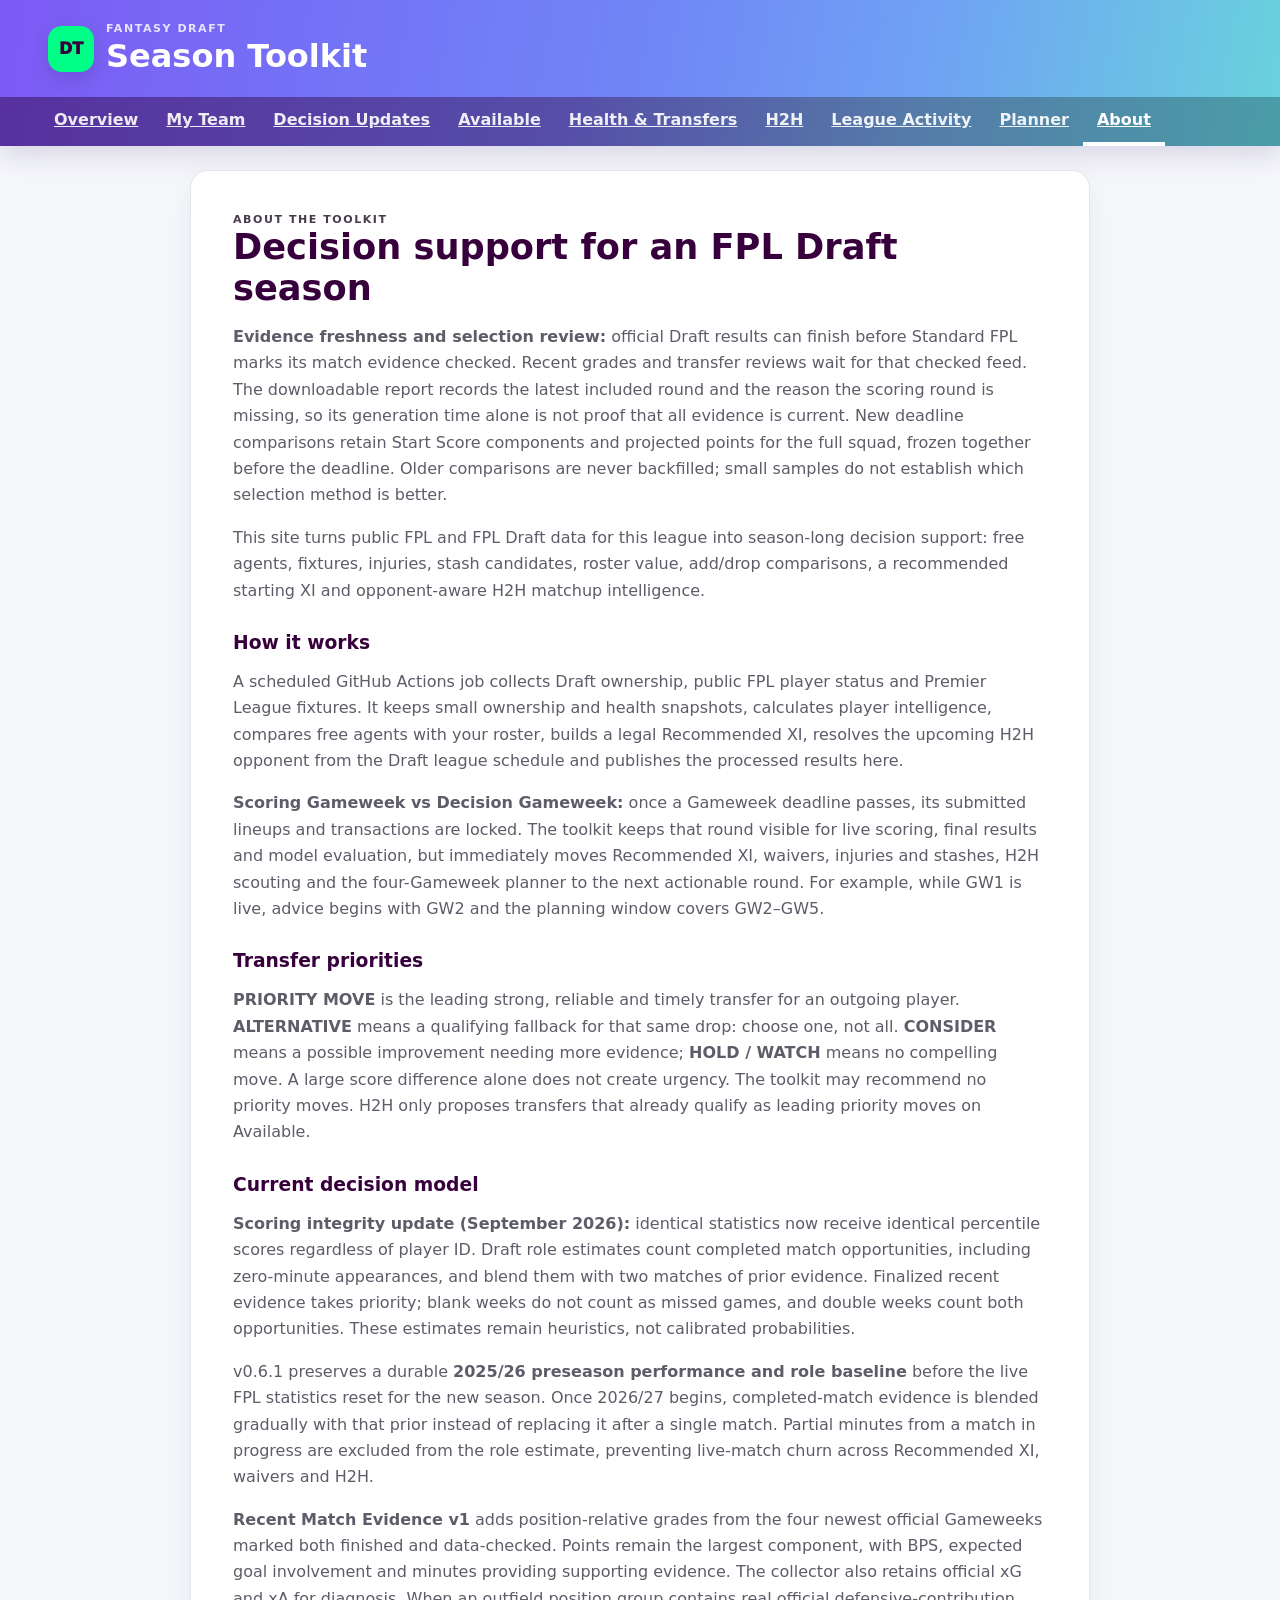
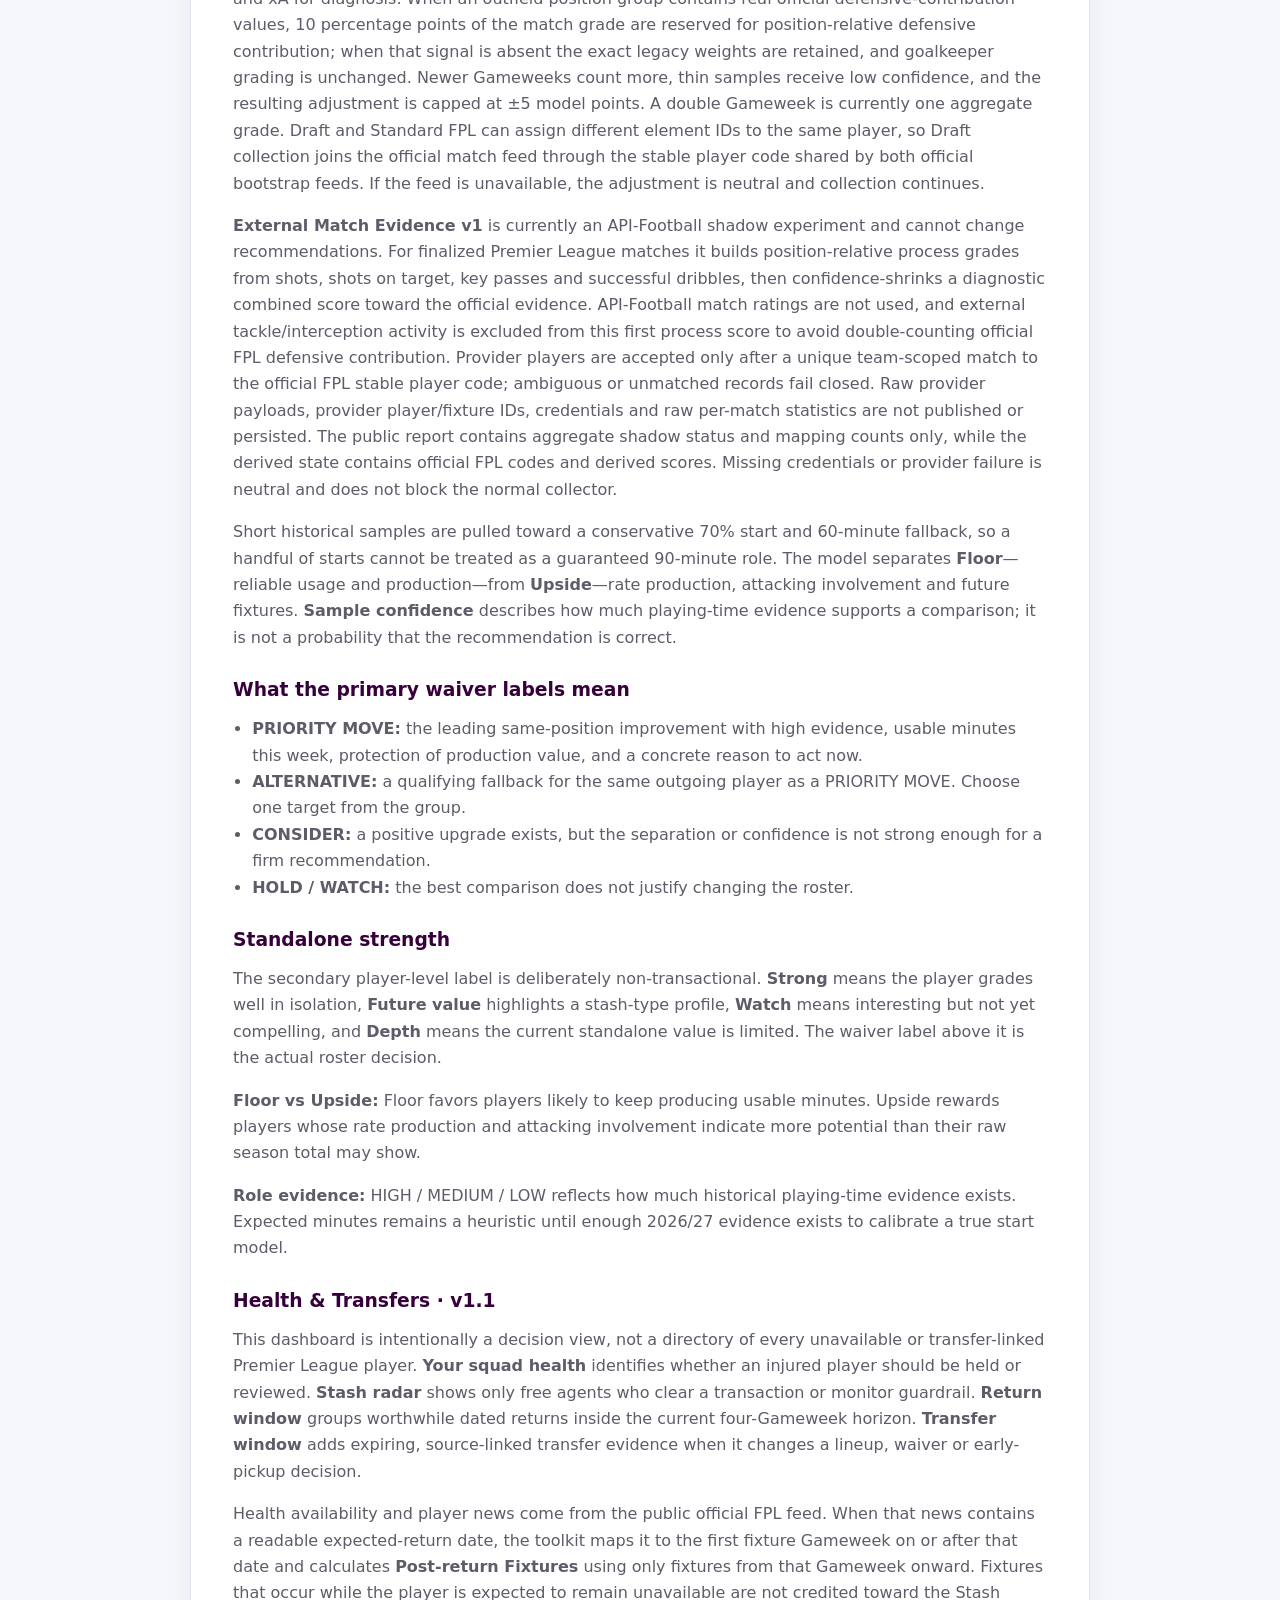
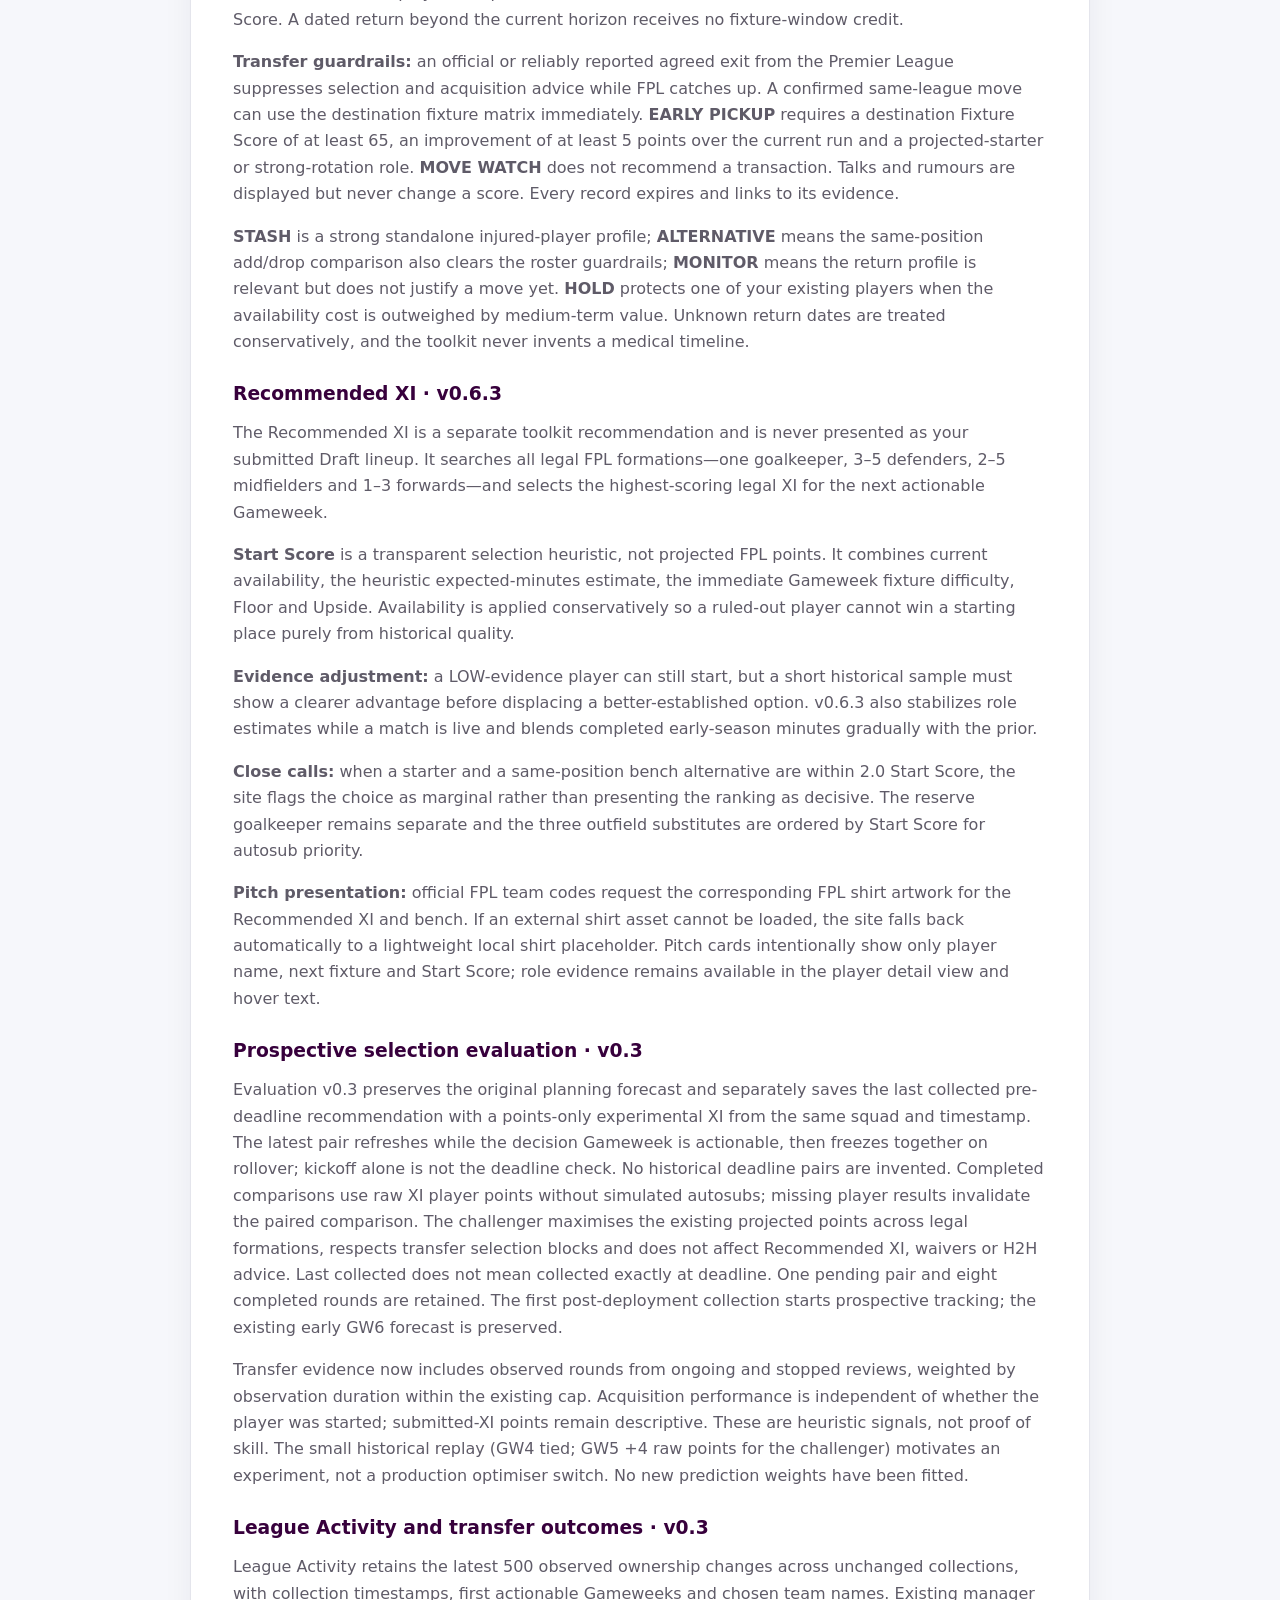
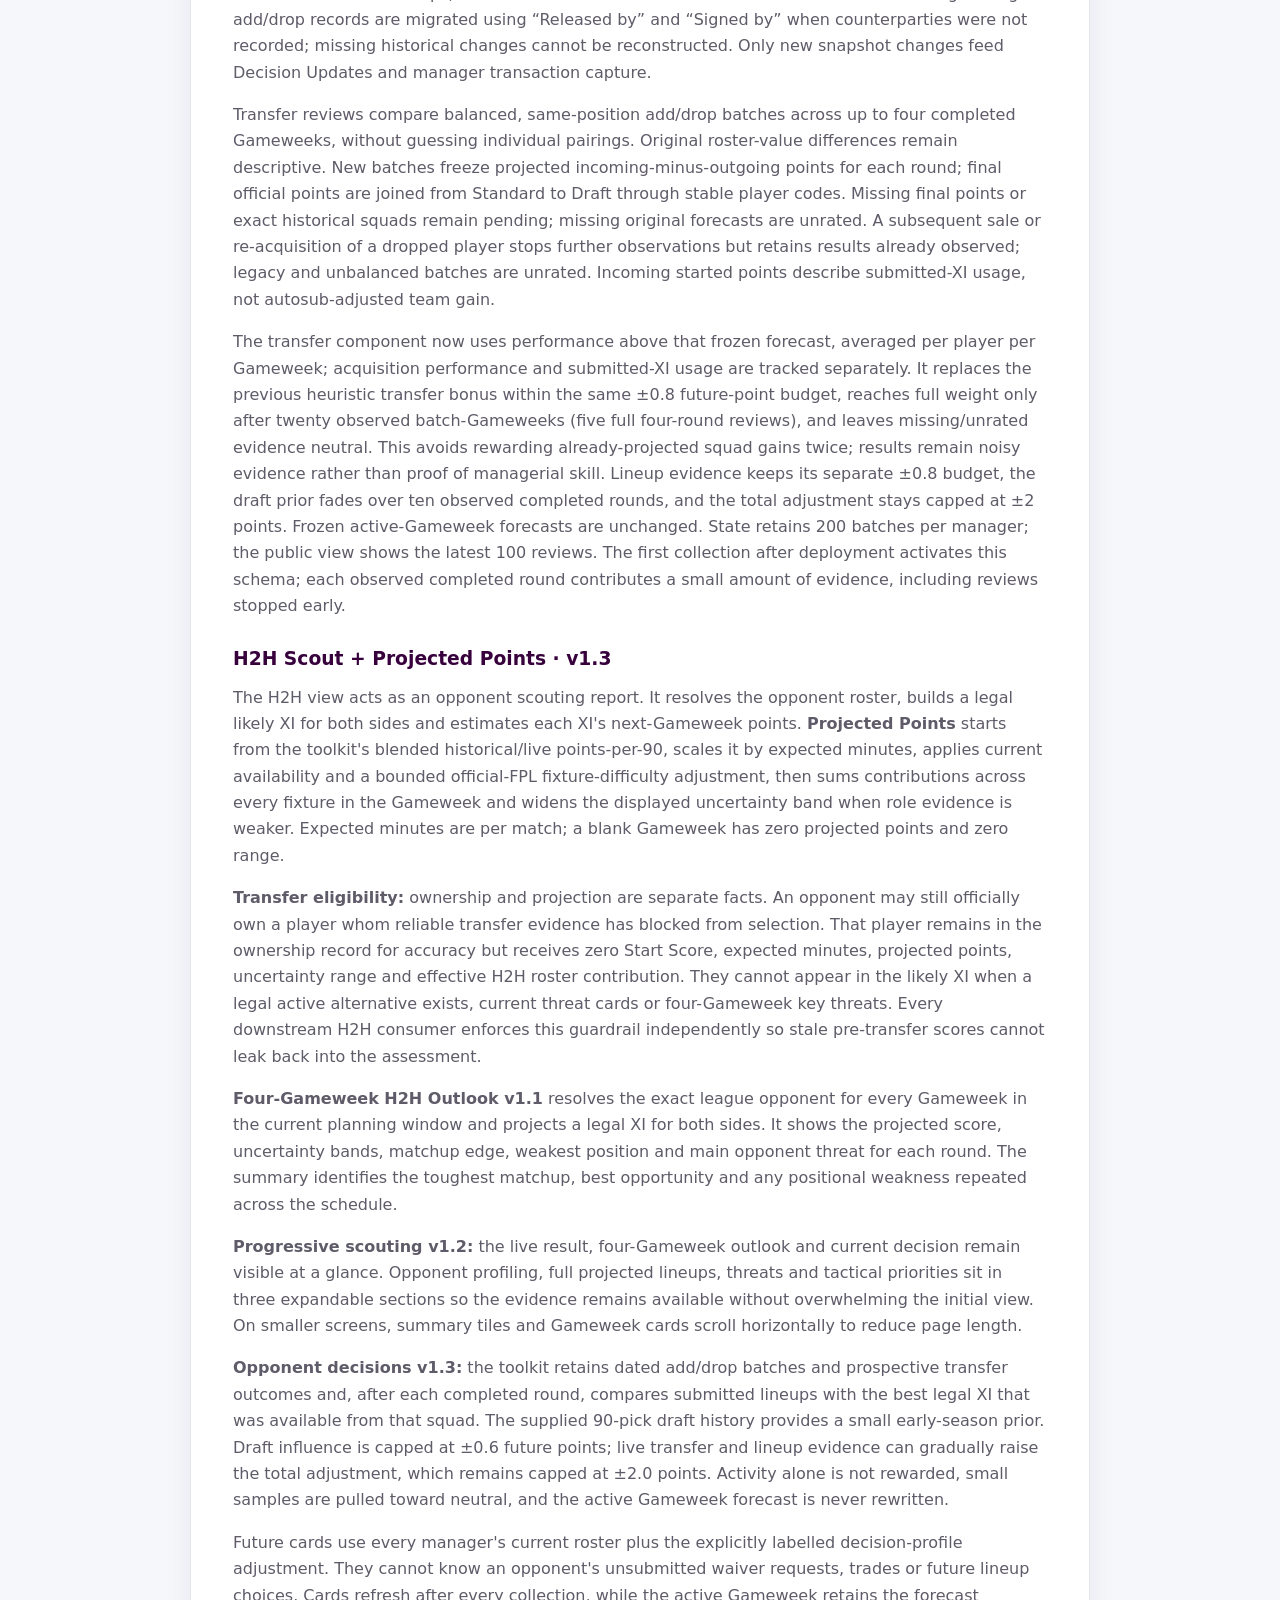
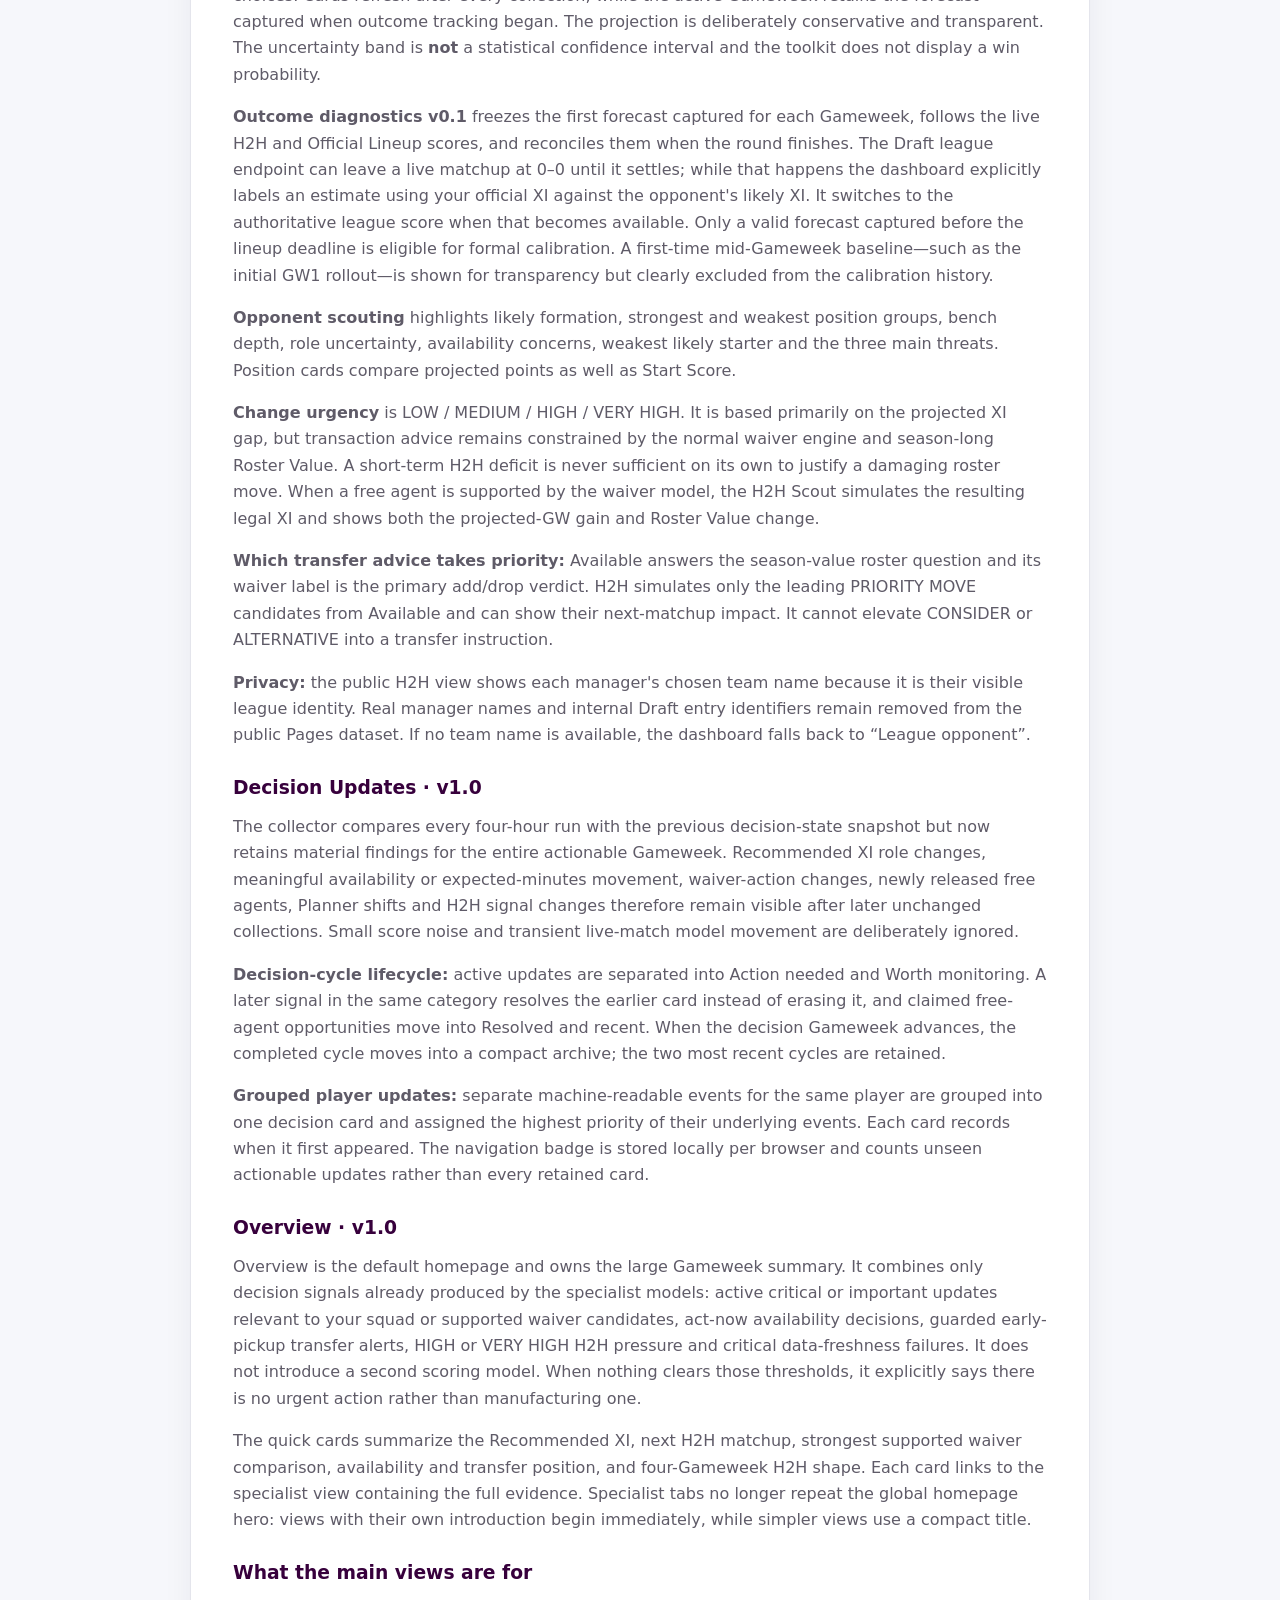
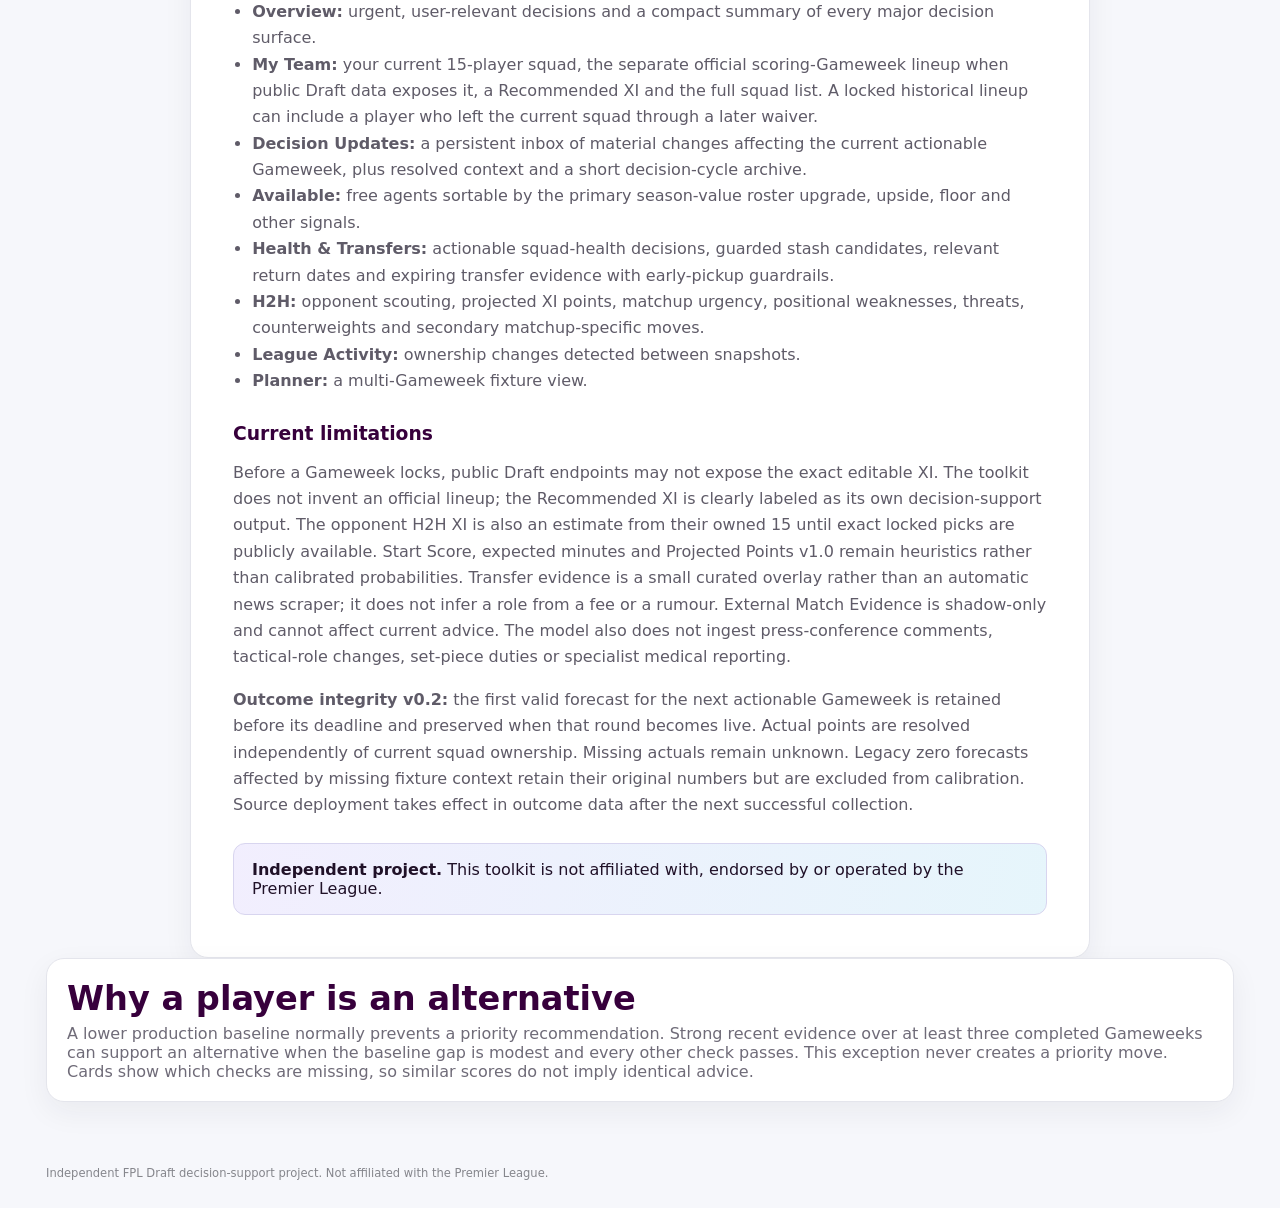
==== commit 11de226e: "Preserve deadline selection inputs and explain evidence freshness" ====
--- a/public/about.html
+++ b/public/about.html
@@ -5,6 +5,7 @@
 <header class="masthead"><div class="masthead-inner"><div class="brand-wrap"><div class="brand-mark">DT</div><div><div class="eyebrow">Fantasy Draft</div><h1>Season Toolkit</h1></div></div></div><nav class="primary-nav" aria-label="Toolkit navigation"><div class="primary-nav-inner"><a class="primary-link" href="index.html#overview">Overview</a><a class="primary-link" href="index.html#squad">My Team</a><a class="primary-link" href="index.html#changes">Decision Updates</a><a class="primary-link" href="index.html#available">Available</a><a class="primary-link" href="index.html#injury">Health &amp; Transfers</a><a class="primary-link" href="index.html#h2h">H2H</a><a class="primary-link" href="index.html#activity">League Activity</a><a class="primary-link" href="index.html#planner">Planner</a><a class="primary-link active" href="about.html" aria-current="page">About</a></div></nav></header>
 <main><section class="about-shell">
 <div class="eyebrow">About the toolkit</div><h2>Decision support for an FPL Draft season</h2>
+<p><strong>Evidence freshness and selection review:</strong> official Draft results can finish before Standard FPL marks its match evidence checked. Recent grades and transfer reviews wait for that checked feed. The downloadable report records the latest included round and the reason the scoring round is missing, so its generation time alone is not proof that all evidence is current. New deadline comparisons retain Start Score components and projected points for the full squad, frozen together before the deadline. Older comparisons are never backfilled; small samples do not establish which selection method is better.</p>
 <p>This site turns public FPL and FPL Draft data for this league into season-long decision support: free agents, fixtures, injuries, stash candidates, roster value, add/drop comparisons, a recommended starting XI and opponent-aware H2H matchup intelligence.</p>
 <h3>How it works</h3><p>A scheduled GitHub Actions job collects Draft ownership, public FPL player status and Premier League fixtures. It keeps small ownership and health snapshots, calculates player intelligence, compares free agents with your roster, builds a legal Recommended XI, resolves the upcoming H2H opponent from the Draft league schedule and publishes the processed results here.</p><p><strong>Scoring Gameweek vs Decision Gameweek:</strong> once a Gameweek deadline passes, its submitted lineups and transactions are locked. The toolkit keeps that round visible for live scoring, final results and model evaluation, but immediately moves Recommended XI, waivers, injuries and stashes, H2H scouting and the four-Gameweek planner to the next actionable round. For example, while GW1 is live, advice begins with GW2 and the planning window covers GW2–GW5.</p>
 <h3>Transfer priorities</h3><p><strong>PRIORITY MOVE</strong> is the leading strong, reliable and timely transfer for an outgoing player. <strong>ALTERNATIVE</strong> means a qualifying fallback for that same drop: choose one, not all. <strong>CONSIDER</strong> means a possible improvement needing more evidence; <strong>HOLD / WATCH</strong> means no compelling move. A large score difference alone does not create urgency. The toolkit may recommend no priority moves. H2H only proposes transfers that already qualify as leading priority moves on Available.</p><h3>Current decision model</h3><p><strong>Scoring integrity update (September 2026):</strong> identical statistics now receive identical percentile scores regardless of player ID. Draft role estimates count completed match opportunities, including zero-minute appearances, and blend them with two matches of prior evidence. Finalized recent evidence takes priority; blank weeks do not count as missed games, and double weeks count both opportunities. These estimates remain heuristics, not calibrated probabilities.</p><p>v0.6.1 preserves a durable <strong>2025/26 preseason performance and role baseline</strong> before the live FPL statistics reset for the new season. Once 2026/27 begins, completed-match evidence is blended gradually with that prior instead of replacing it after a single match. Partial minutes from a match in progress are excluded from the role estimate, preventing live-match churn across Recommended XI, waivers and H2H.</p><p><strong>Recent Match Evidence v1</strong> adds position-relative grades from the four newest official Gameweeks marked both finished and data-checked. Points remain the largest component, with BPS, expected goal involvement and minutes providing supporting evidence. The collector also retains official xG and xA for diagnosis. When an outfield position group contains real official defensive-contribution values, 10 percentage points of the match grade are reserved for position-relative defensive contribution; when that signal is absent the exact legacy weights are retained, and goalkeeper grading is unchanged. Newer Gameweeks count more, thin samples receive low confidence, and the resulting adjustment is capped at ±5 model points. A double Gameweek is currently one aggregate grade. Draft and Standard FPL can assign different element IDs to the same player, so Draft collection joins the official match feed through the stable player code shared by both official bootstrap feeds. If the feed is unavailable, the adjustment is neutral and collection continues.</p><p><strong>External Match Evidence v1</strong> is currently an API-Football shadow experiment and cannot change recommendations. For finalized Premier League matches it builds position-relative process grades from shots, shots on target, key passes and successful dribbles, then confidence-shrinks a diagnostic combined score toward the official evidence. API-Football match ratings are not used, and external tackle/interception activity is excluded from this first process score to avoid double-counting official FPL defensive contribution. Provider players are accepted only after a unique team-scoped match to the official FPL stable player code; ambiguous or unmatched records fail closed. Raw provider payloads, provider player/fixture IDs, credentials and raw per-match statistics are not published or persisted. The public report contains aggregate shadow status and mapping counts only, while the derived state contains official FPL codes and derived scores. Missing credentials or provider failure is neutral and does not block the normal collector.</p><p>Short historical samples are pulled toward a conservative 70% start and 60-minute fallback, so a handful of starts cannot be treated as a guaranteed 90-minute role. The model separates <strong>Floor</strong>—reliable usage and production—from <strong>Upside</strong>—rate production, attacking involvement and future fixtures. <strong>Sample confidence</strong> describes how much playing-time evidence supports a comparison; it is not a probability that the recommendation is correct.</p>
@@ -24,4 +25,4 @@
 <p><strong>Outcome integrity v0.2:</strong> the first valid forecast for the next actionable Gameweek is retained before its deadline and preserved when that round becomes live. Actual points are resolved independently of current squad ownership. Missing actuals remain unknown. Legacy zero forecasts affected by missing fixture context retain their original numbers but are excluded from calibration. Source deployment takes effect in outcome data after the next successful collection.</p>
 <div class="about-callout"><strong>Independent project.</strong> This toolkit is not affiliated with, endorsed by or operated by the Premier League.</div>
 </section><section class="hero"><h2>Why a player is an alternative</h2><p>A lower production baseline normally prevents a priority recommendation. Strong recent evidence over at least three completed Gameweeks can support an alternative when the baseline gap is modest and every other check passes. This exception never creates a priority move. Cards show which checks are missing, so similar scores do not imply identical advice.</p></section></main><footer>Independent FPL Draft decision-support project. Not affiliated with the Premier League.</footer>
-</body></html>+</body></html>
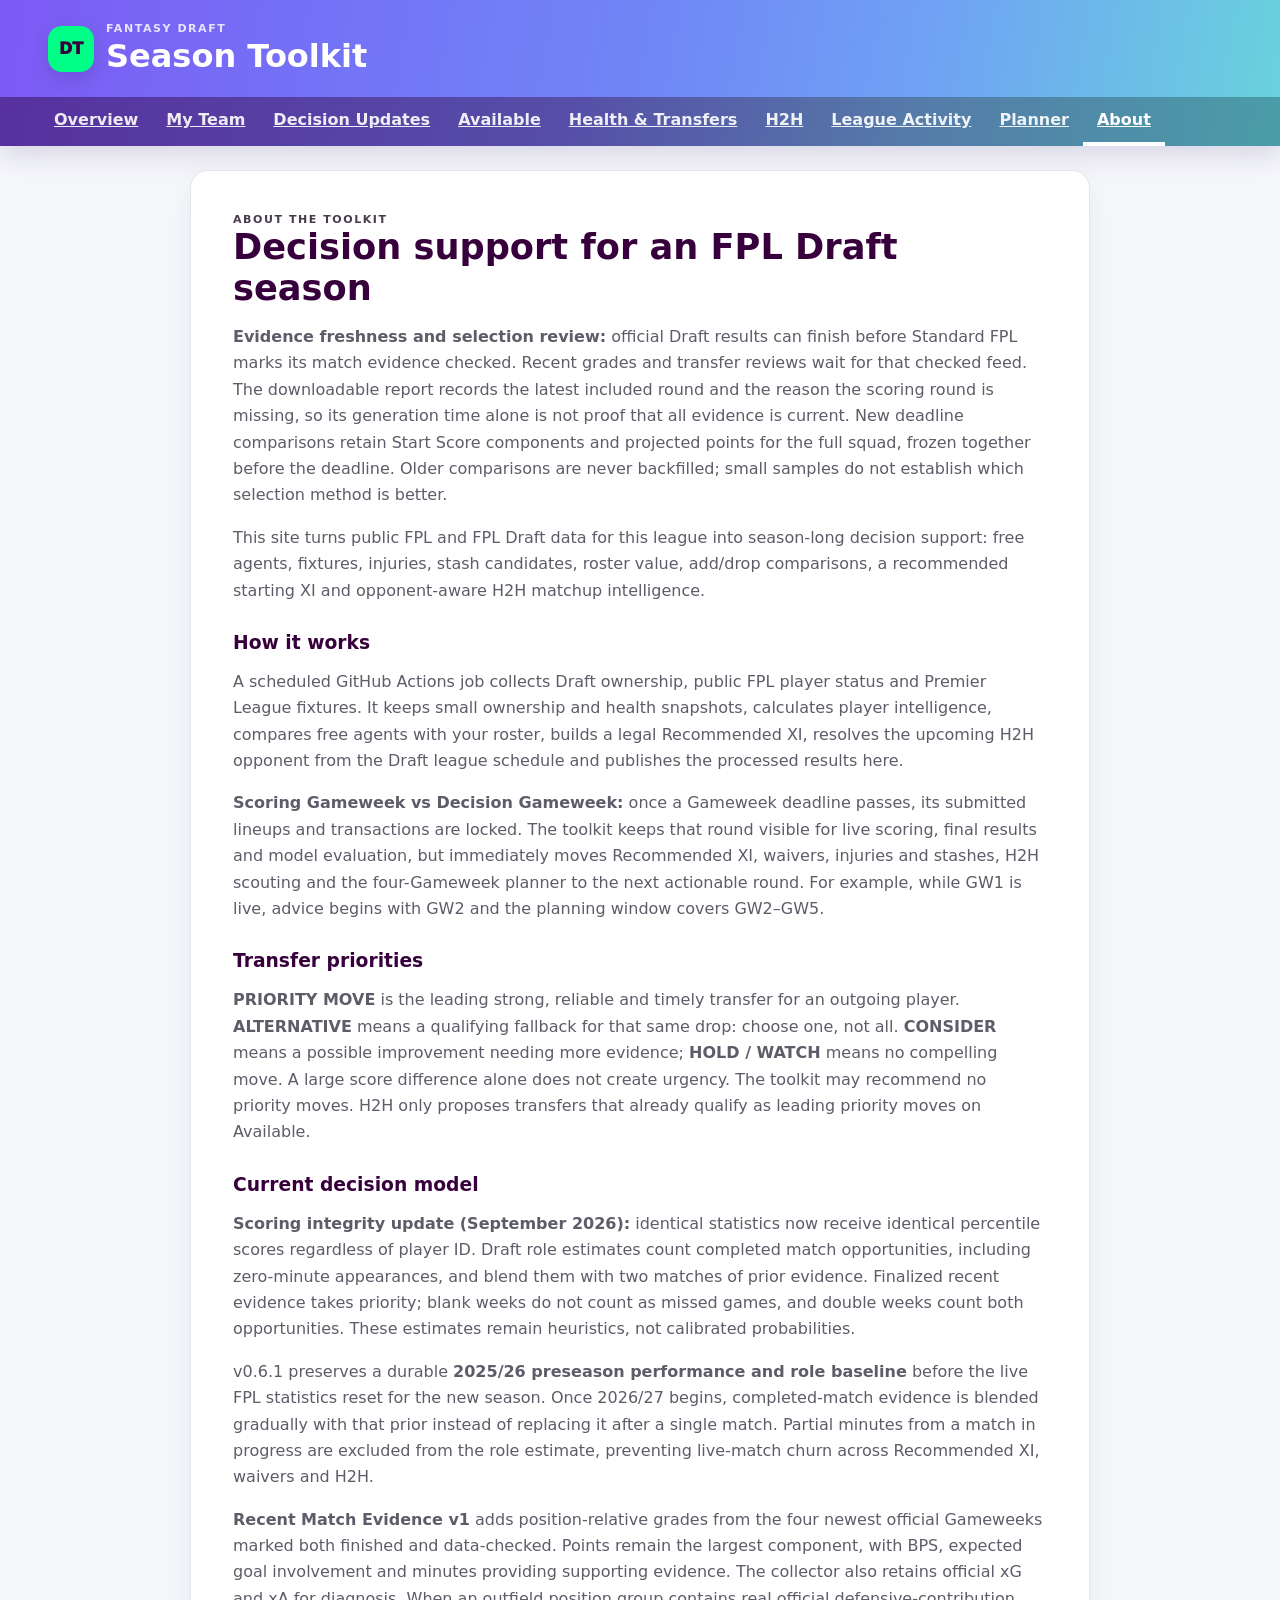
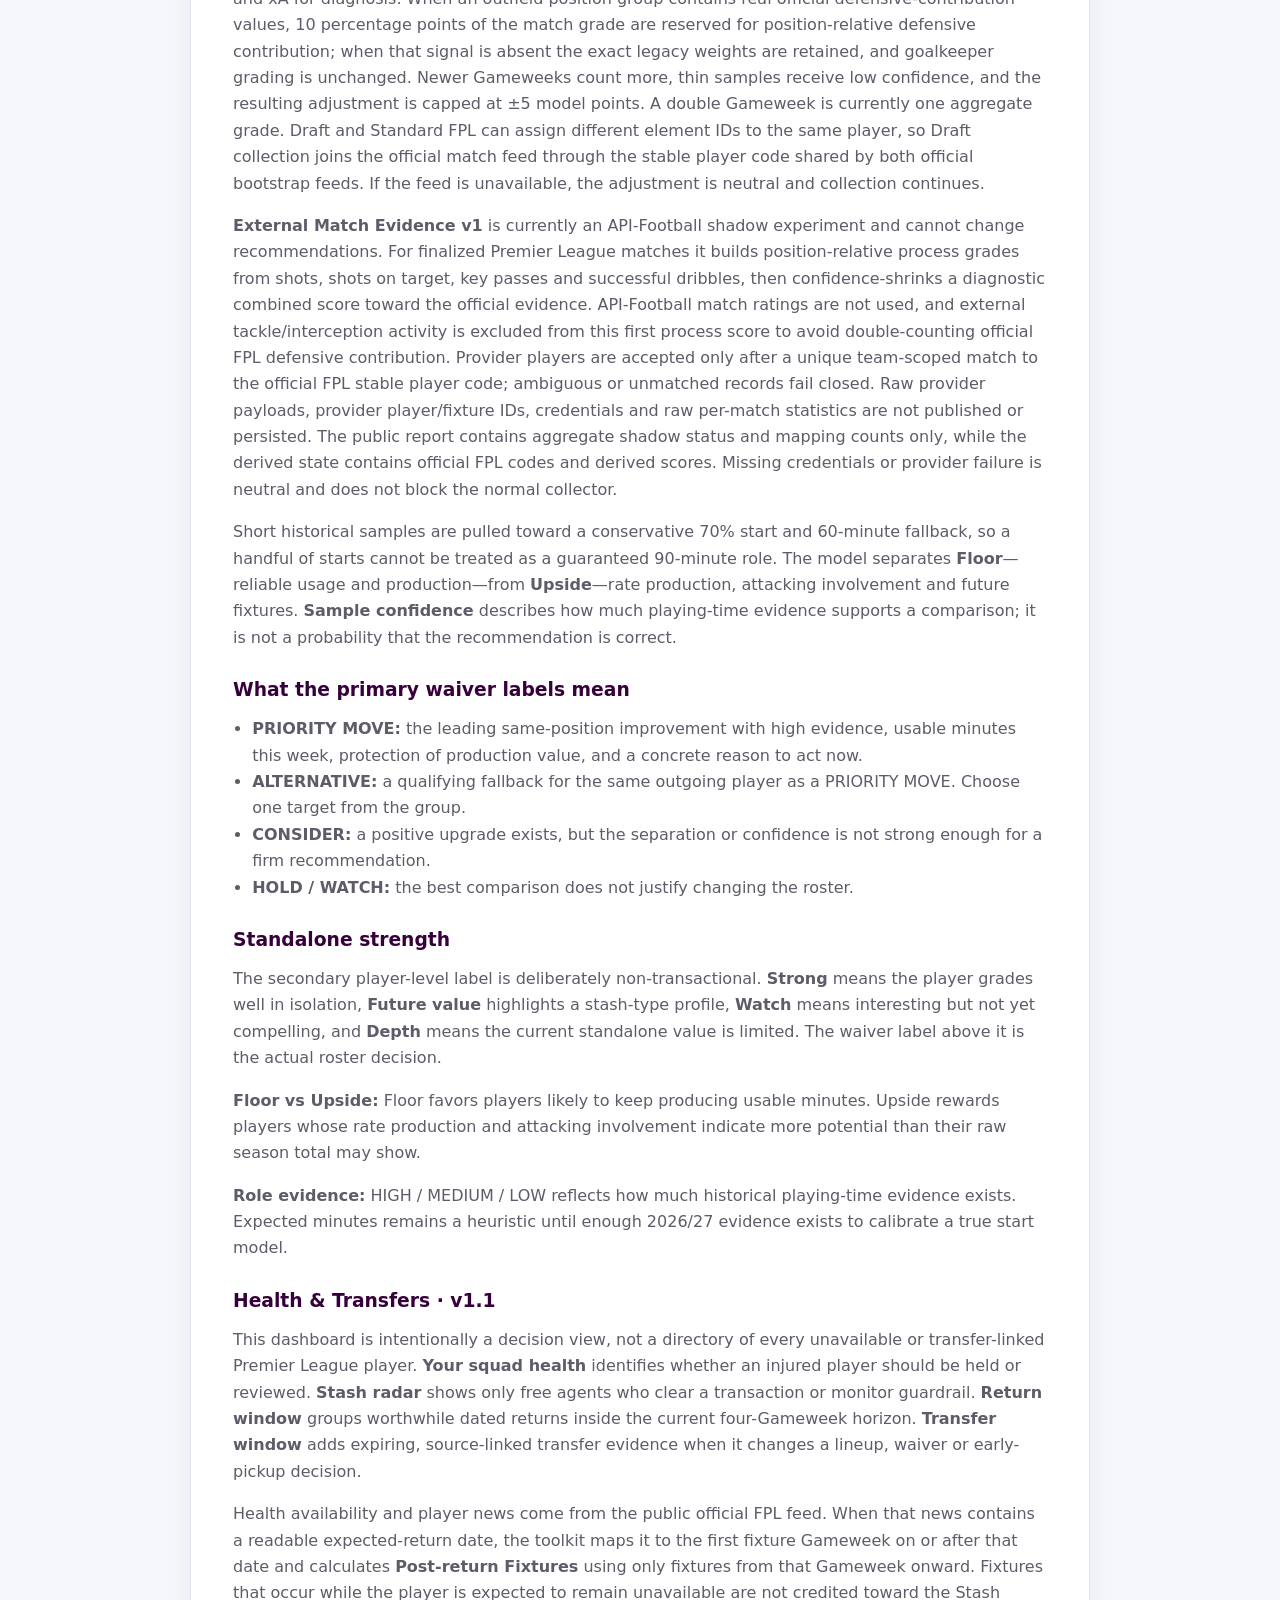
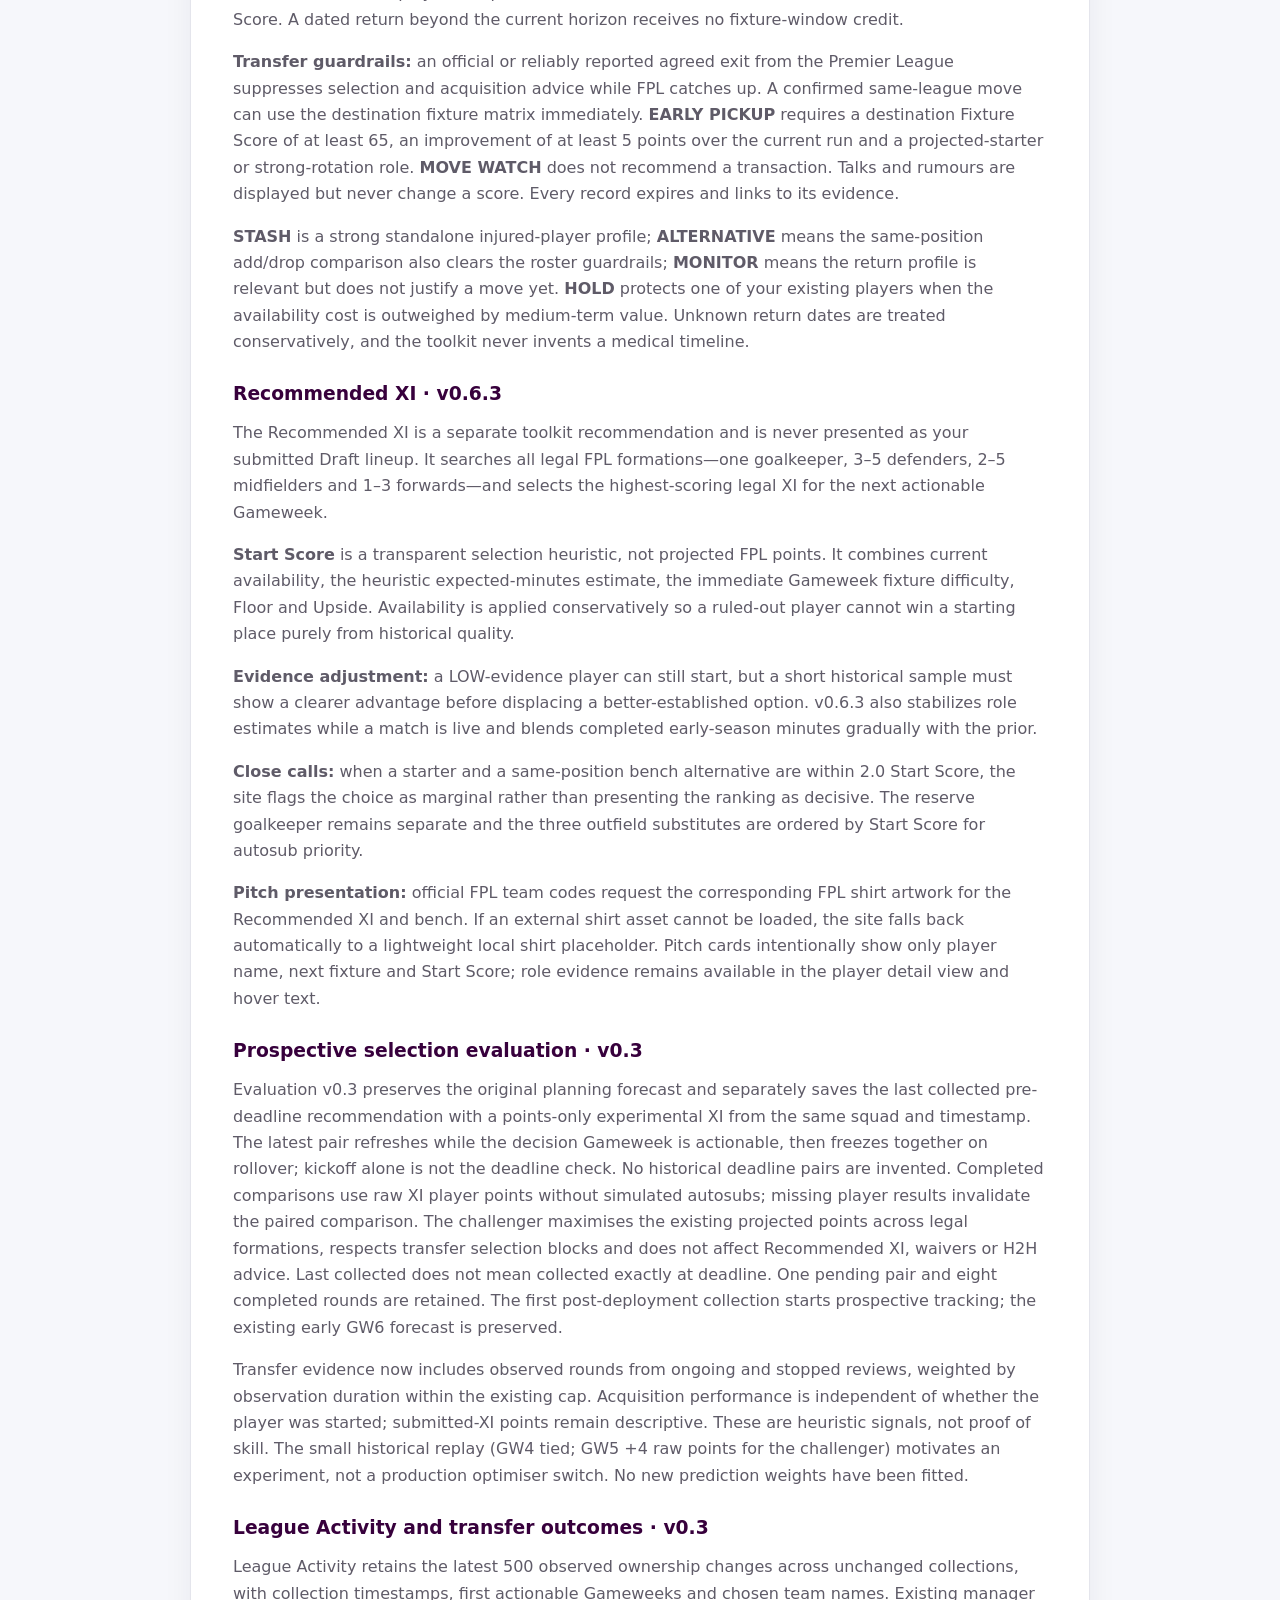
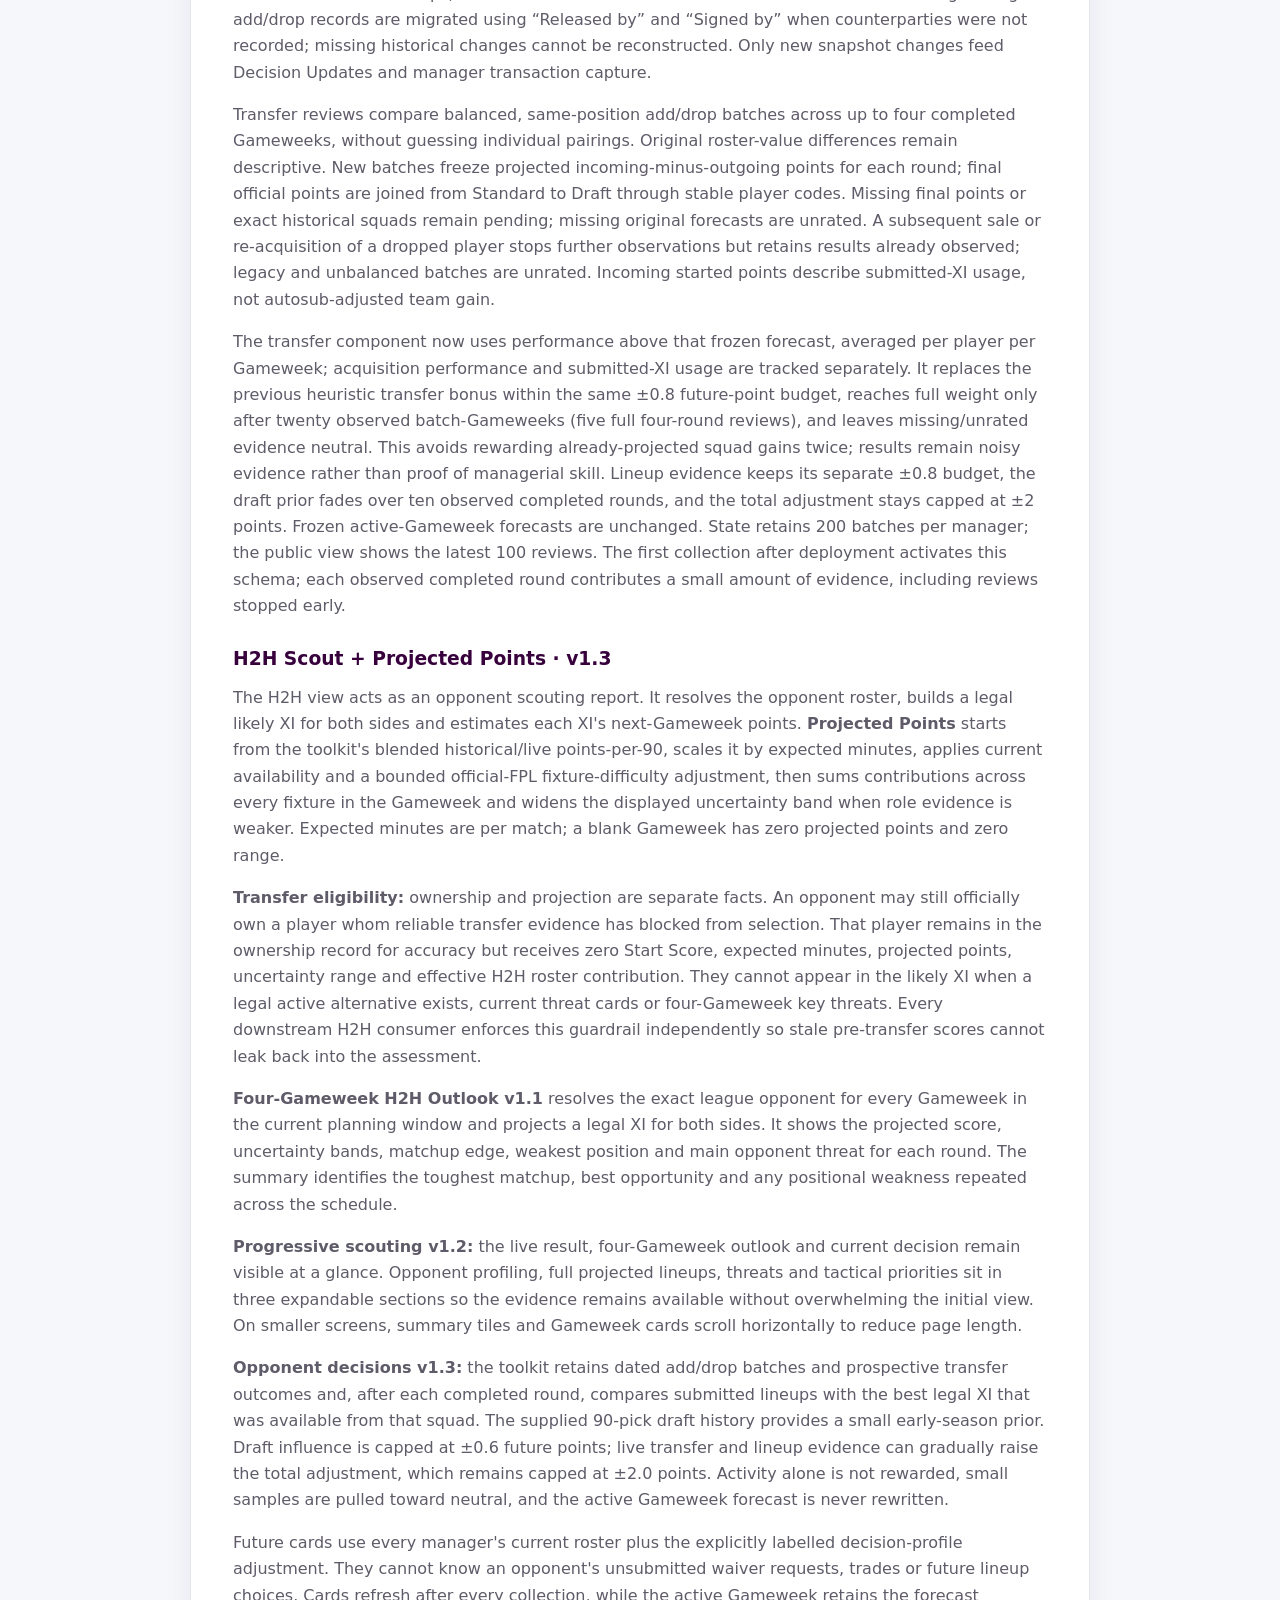
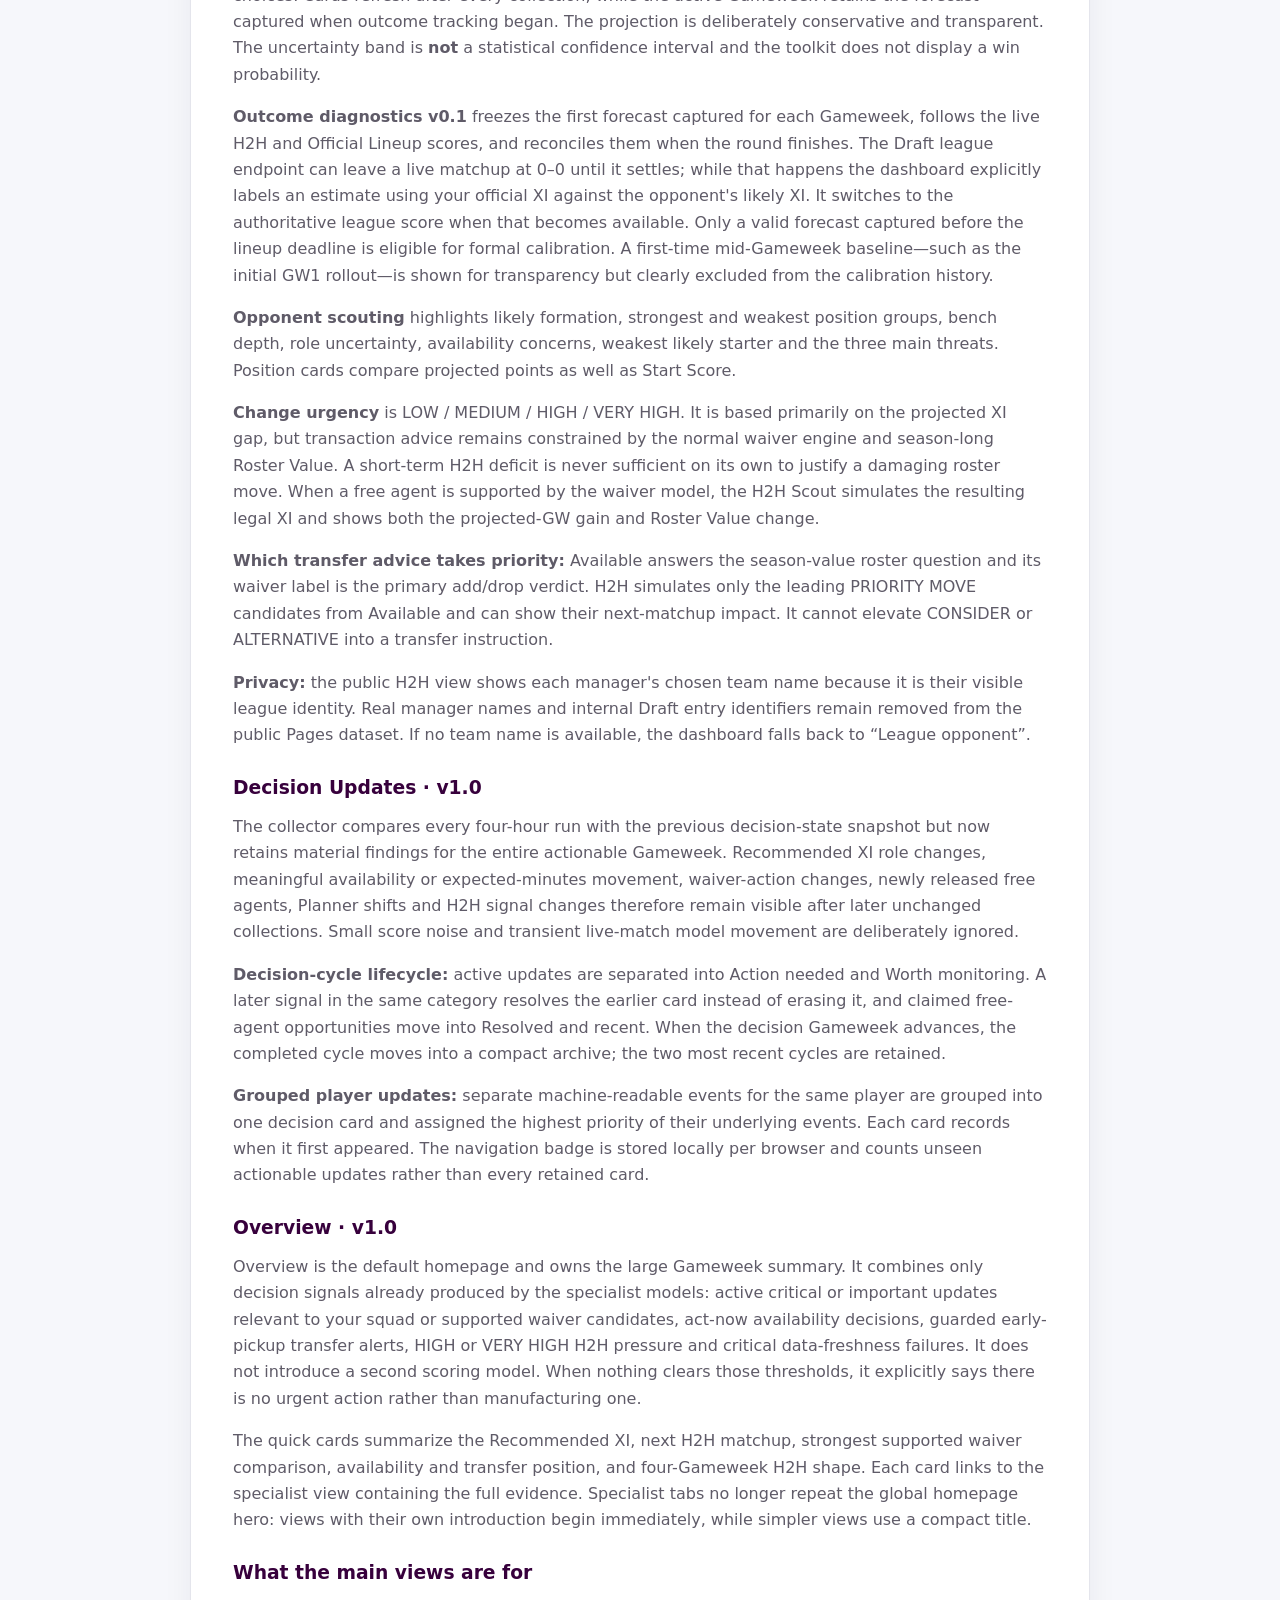
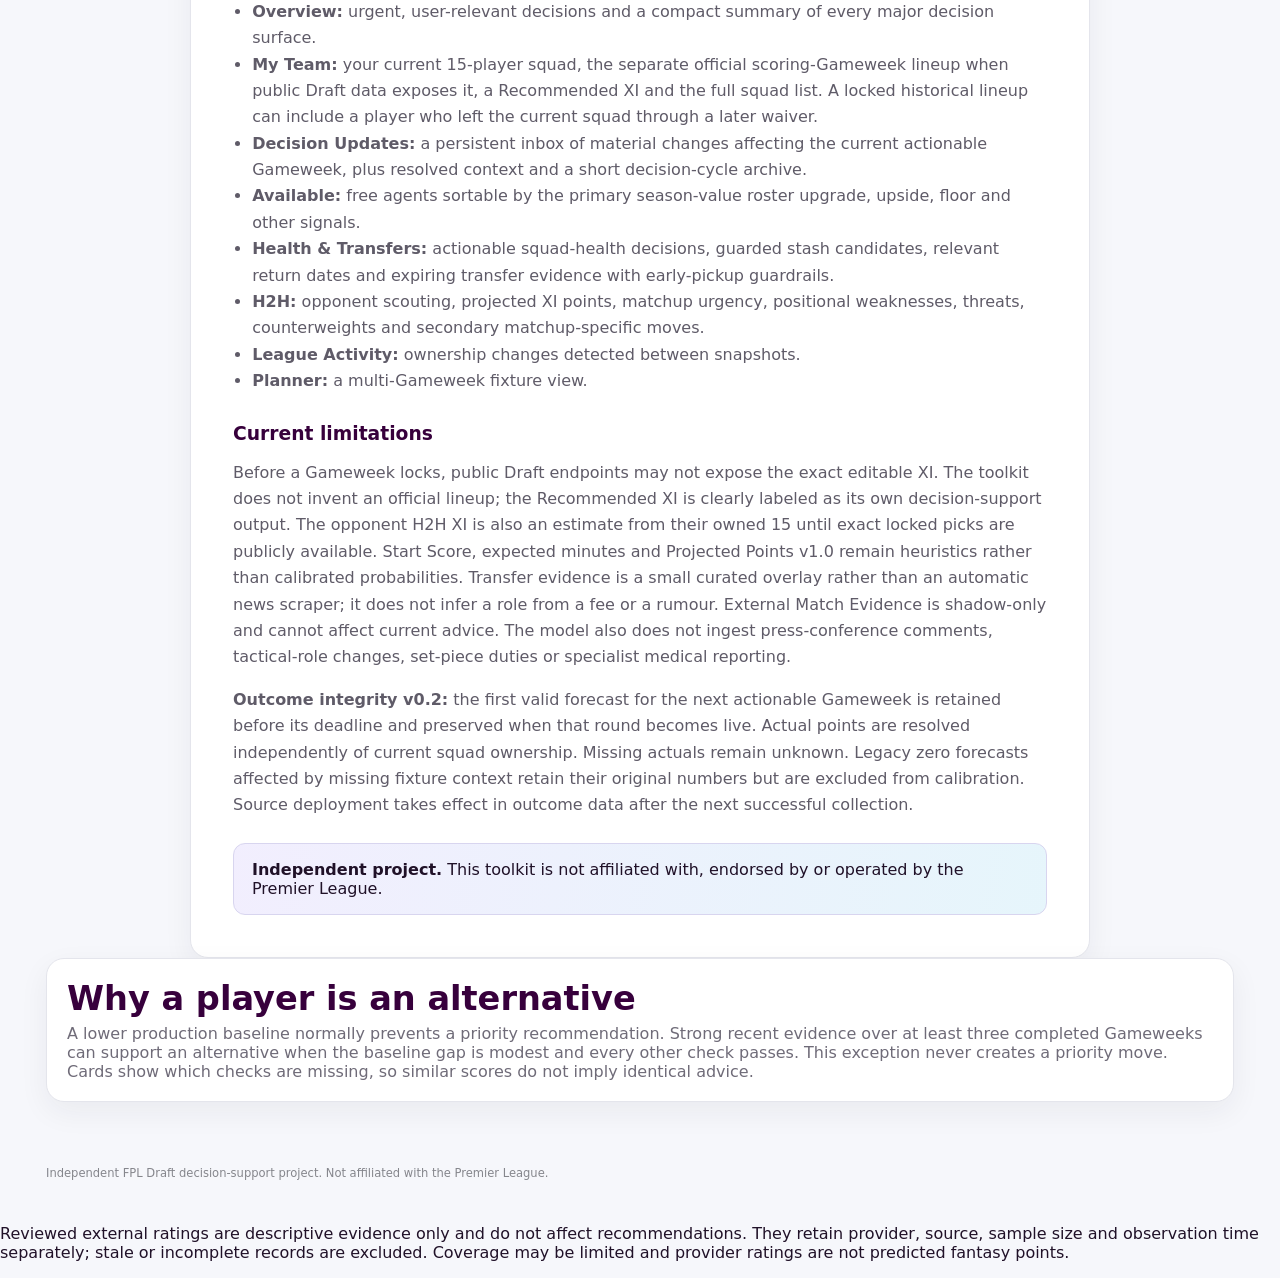
==== commit 75603060: "Add reviewed external ratings evidence" ====
--- a/public/about.html
+++ b/public/about.html
@@ -25,4 +25,5 @@
 <p><strong>Outcome integrity v0.2:</strong> the first valid forecast for the next actionable Gameweek is retained before its deadline and preserved when that round becomes live. Actual points are resolved independently of current squad ownership. Missing actuals remain unknown. Legacy zero forecasts affected by missing fixture context retain their original numbers but are excluded from calibration. Source deployment takes effect in outcome data after the next successful collection.</p>
 <div class="about-callout"><strong>Independent project.</strong> This toolkit is not affiliated with, endorsed by or operated by the Premier League.</div>
 </section><section class="hero"><h2>Why a player is an alternative</h2><p>A lower production baseline normally prevents a priority recommendation. Strong recent evidence over at least three completed Gameweeks can support an alternative when the baseline gap is modest and every other check passes. This exception never creates a priority move. Cards show which checks are missing, so similar scores do not imply identical advice.</p></section></main><footer>Independent FPL Draft decision-support project. Not affiliated with the Premier League.</footer>
+<p>Reviewed external ratings are descriptive evidence only and do not affect recommendations. They retain provider, source, sample size and observation time separately; stale or incomplete records are excluded. Coverage may be limited and provider ratings are not predicted fantasy points.</p>
 </body></html>
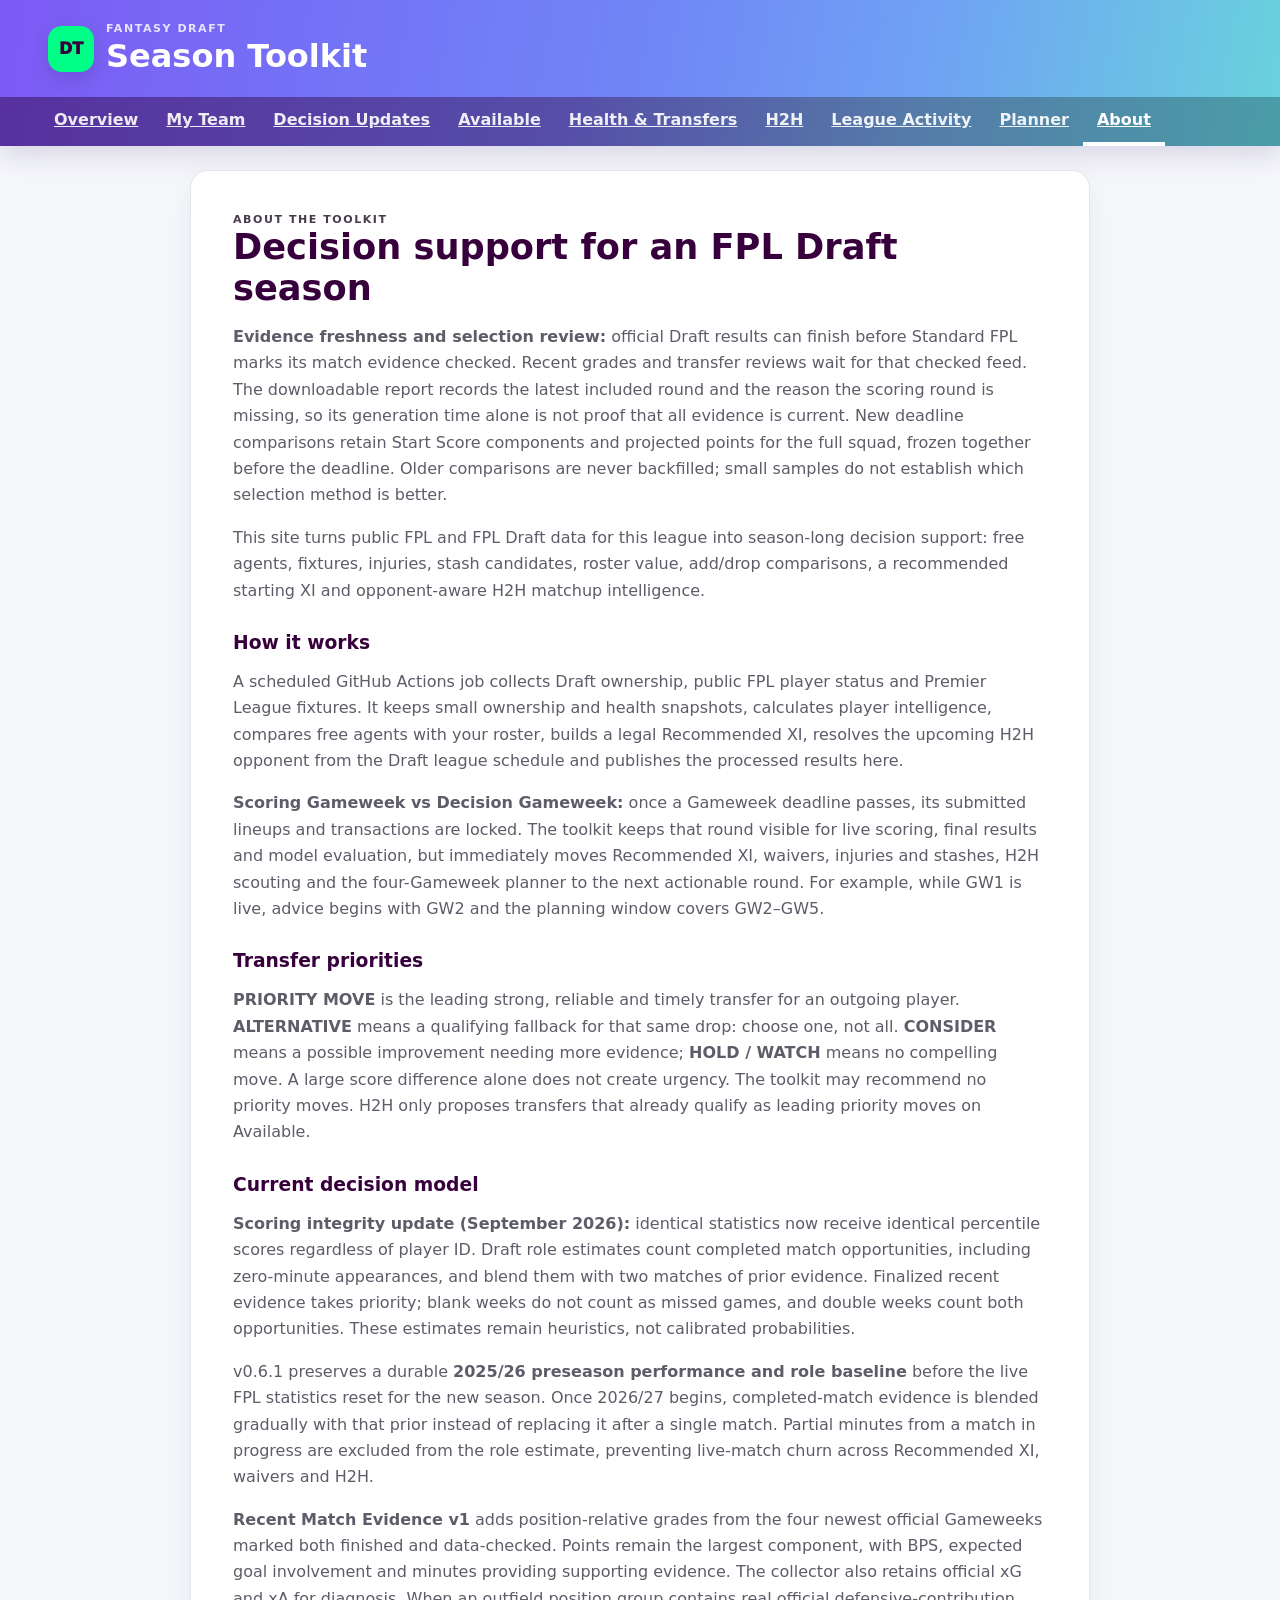
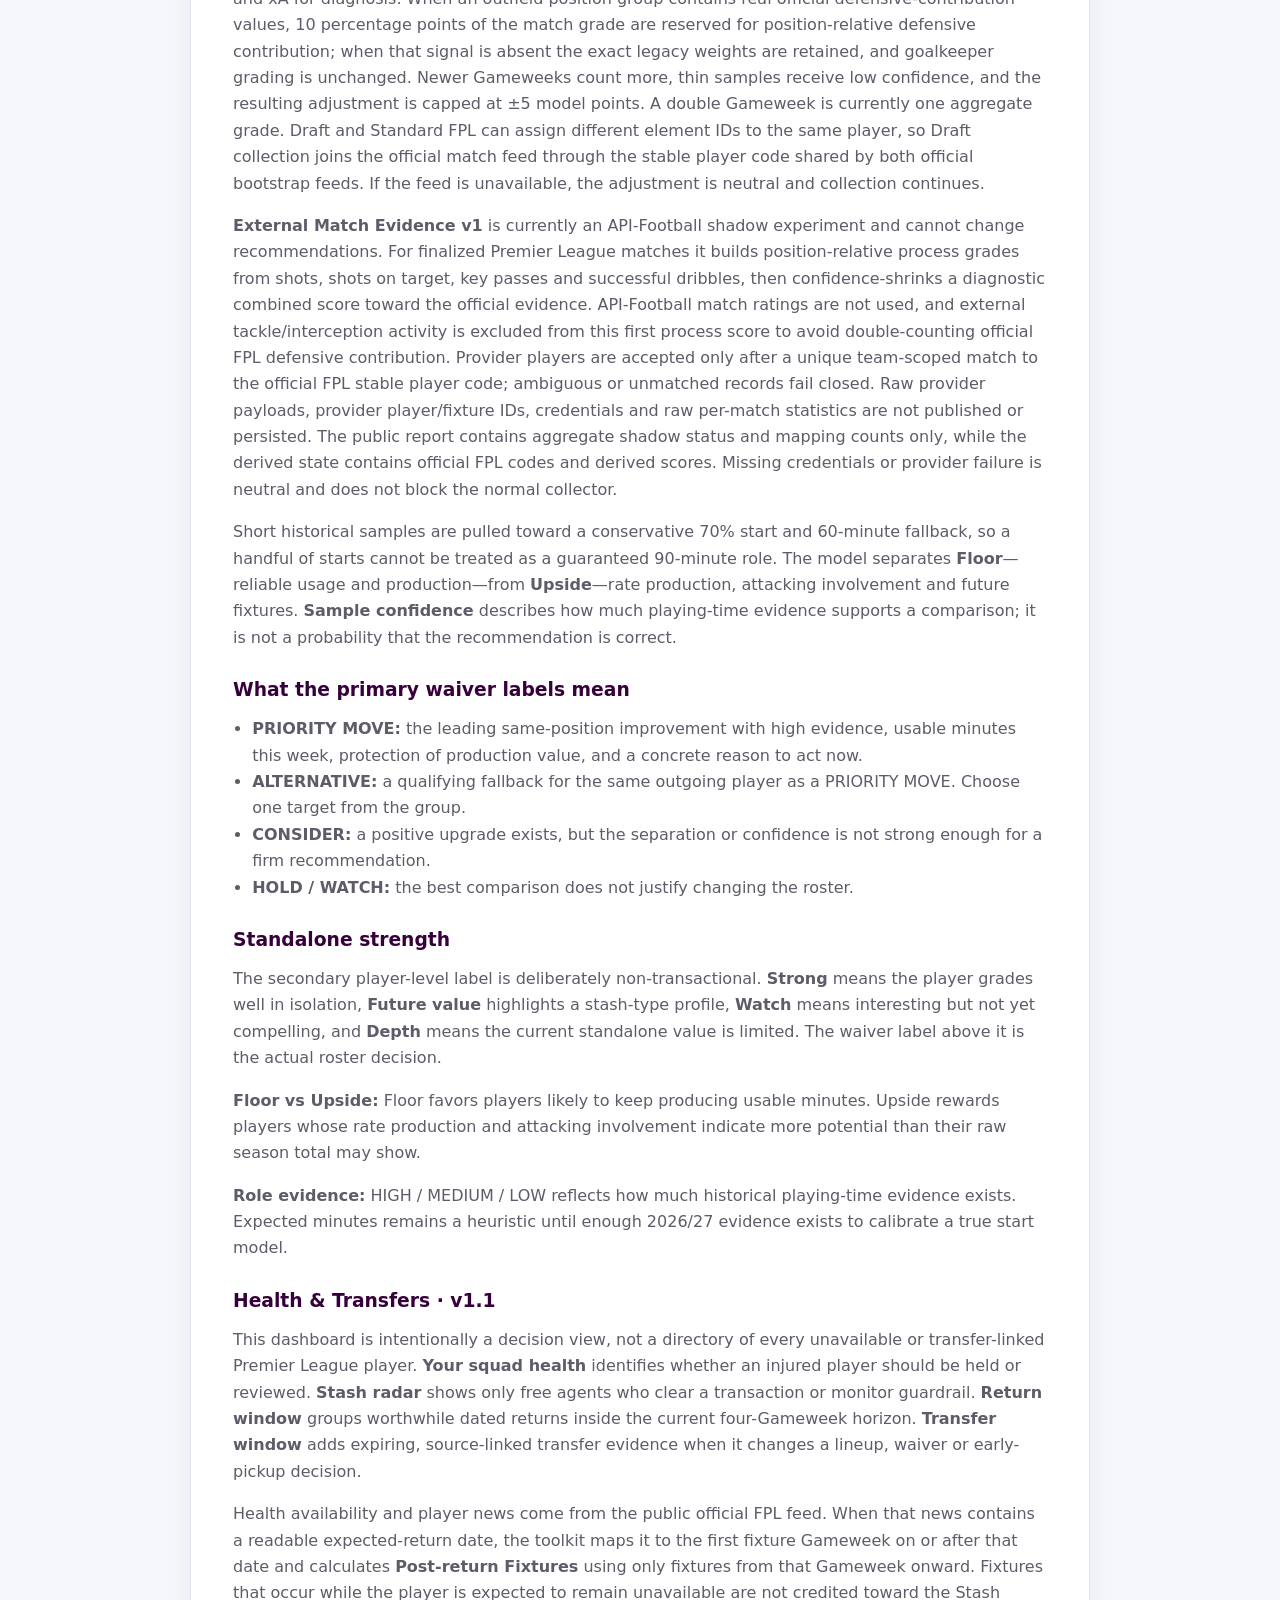
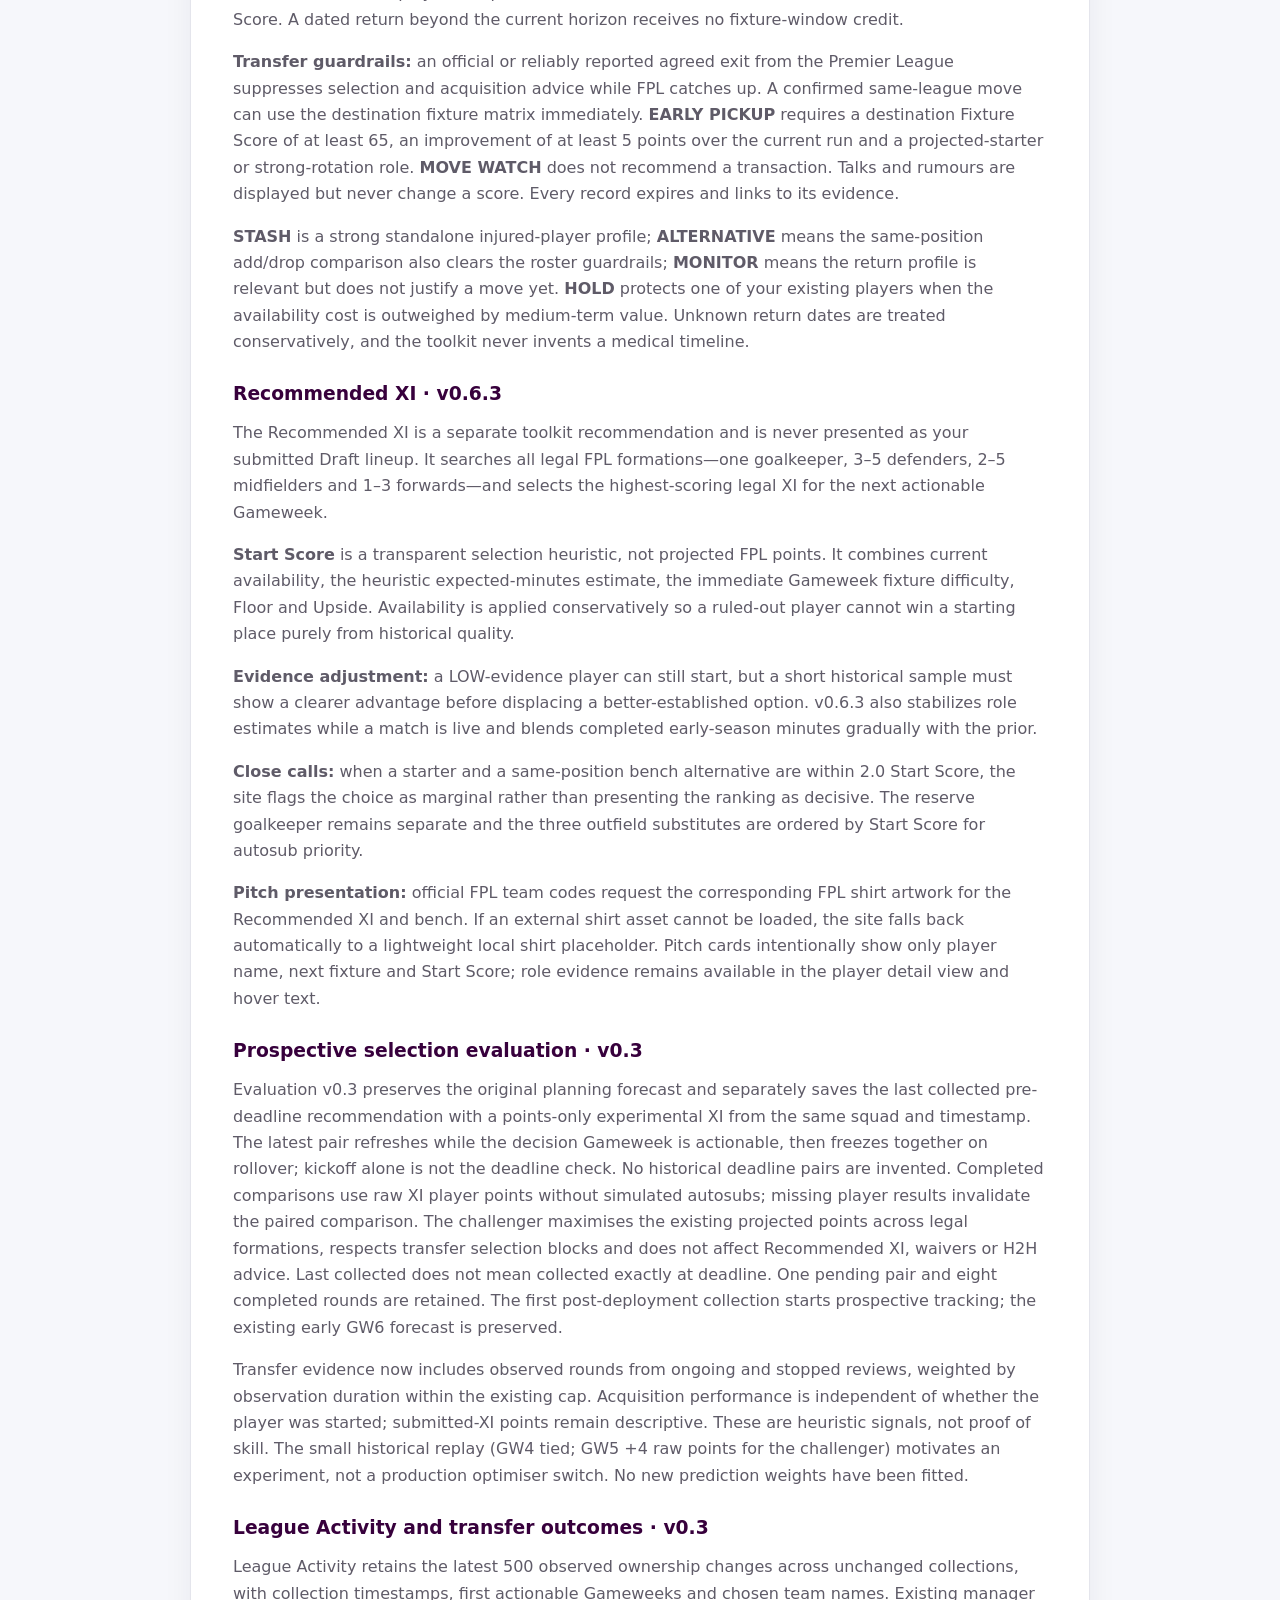
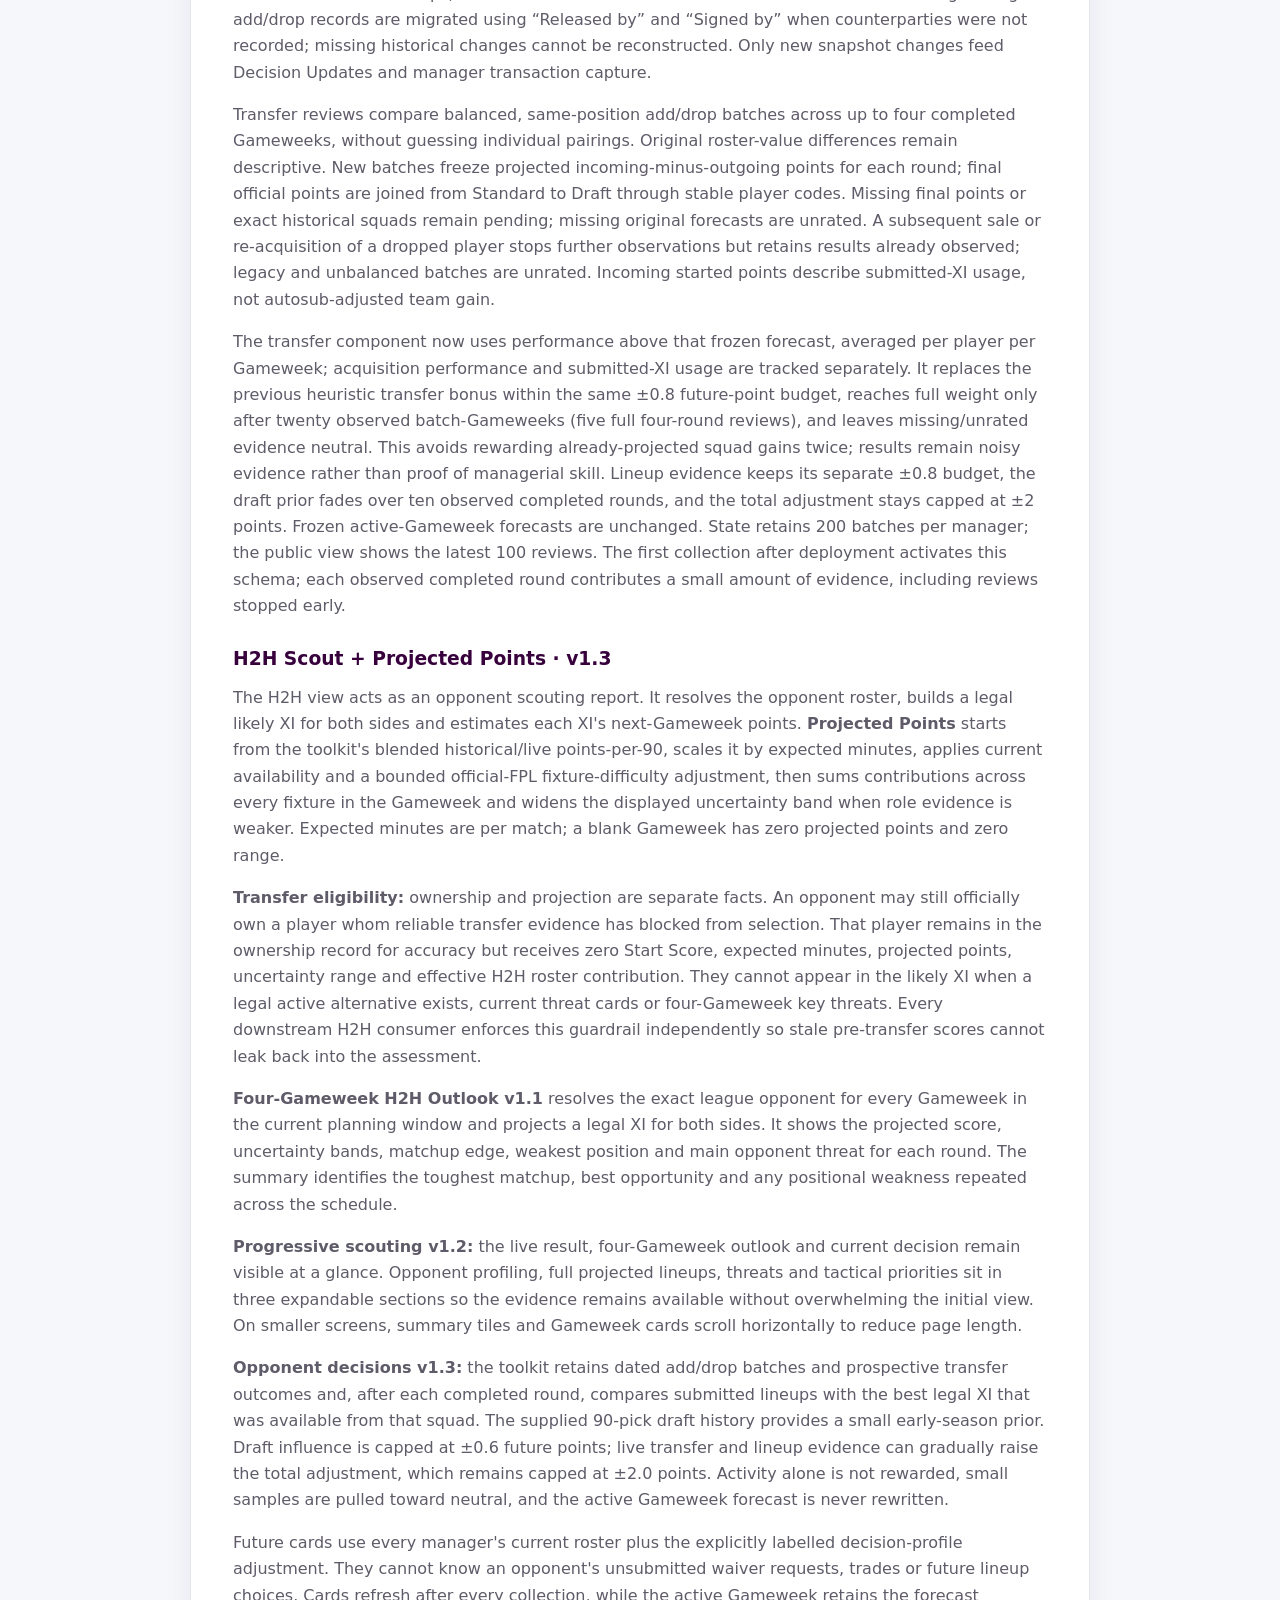
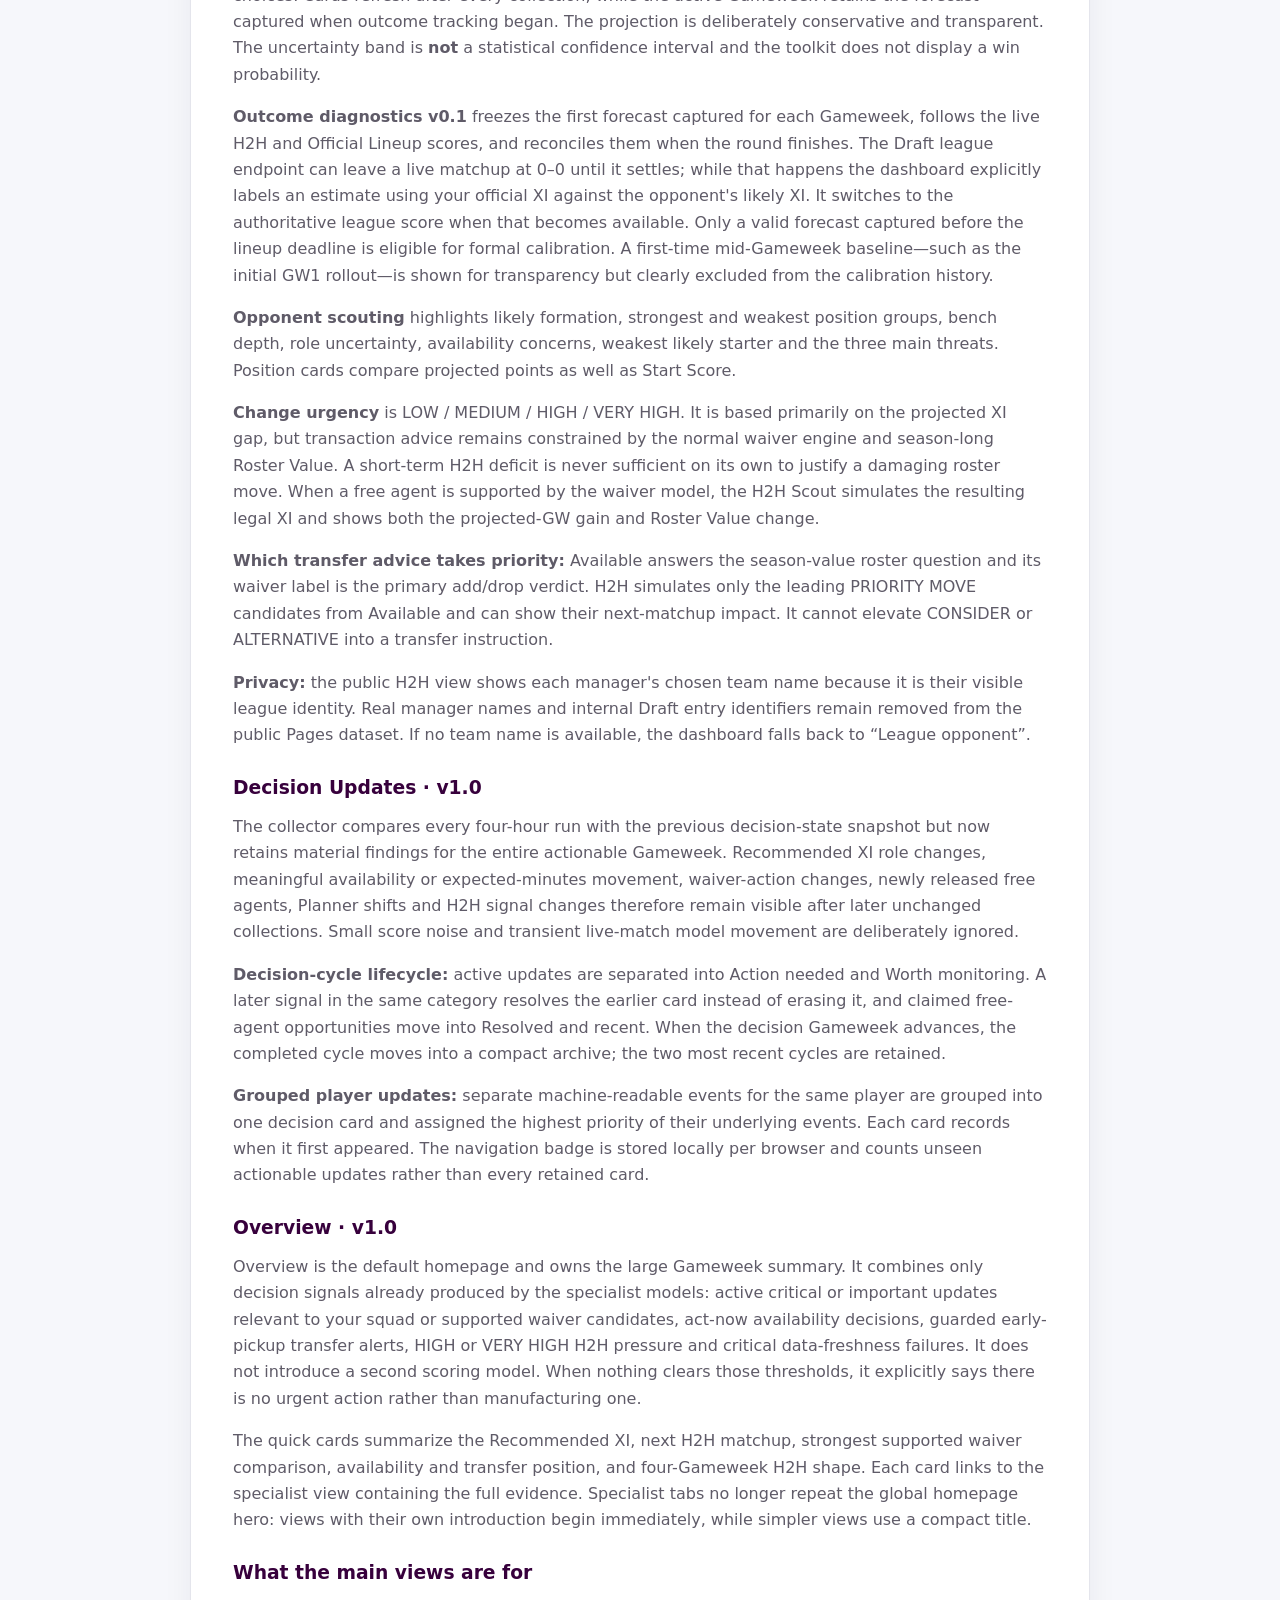
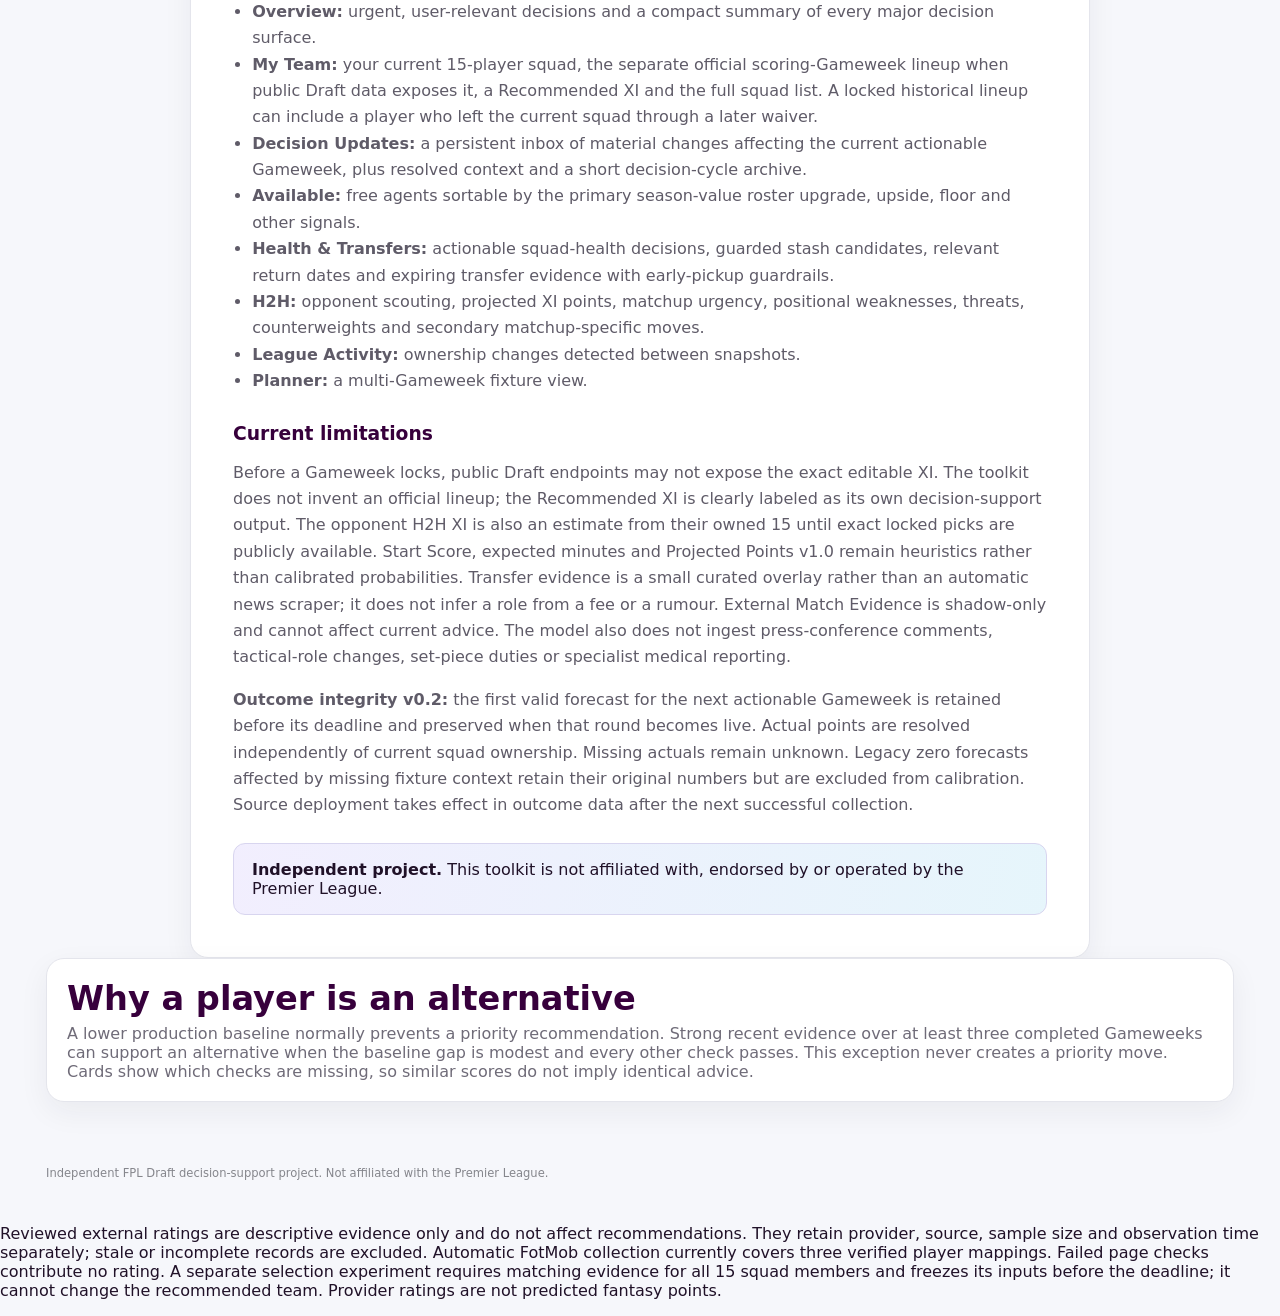
==== commit 245ed16a: "Collect validated FotMob pages and freeze a coverage-gated ratings trial" ====
--- a/public/about.html
+++ b/public/about.html
@@ -25,5 +25,5 @@
 <p><strong>Outcome integrity v0.2:</strong> the first valid forecast for the next actionable Gameweek is retained before its deadline and preserved when that round becomes live. Actual points are resolved independently of current squad ownership. Missing actuals remain unknown. Legacy zero forecasts affected by missing fixture context retain their original numbers but are excluded from calibration. Source deployment takes effect in outcome data after the next successful collection.</p>
 <div class="about-callout"><strong>Independent project.</strong> This toolkit is not affiliated with, endorsed by or operated by the Premier League.</div>
 </section><section class="hero"><h2>Why a player is an alternative</h2><p>A lower production baseline normally prevents a priority recommendation. Strong recent evidence over at least three completed Gameweeks can support an alternative when the baseline gap is modest and every other check passes. This exception never creates a priority move. Cards show which checks are missing, so similar scores do not imply identical advice.</p></section></main><footer>Independent FPL Draft decision-support project. Not affiliated with the Premier League.</footer>
-<p>Reviewed external ratings are descriptive evidence only and do not affect recommendations. They retain provider, source, sample size and observation time separately; stale or incomplete records are excluded. Coverage may be limited and provider ratings are not predicted fantasy points.</p>
+<p>Reviewed external ratings are descriptive evidence only and do not affect recommendations. They retain provider, source, sample size and observation time separately; stale or incomplete records are excluded. Automatic FotMob collection currently covers three verified player mappings. Failed page checks contribute no rating. A separate selection experiment requires matching evidence for all 15 squad members and freezes its inputs before the deadline; it cannot change the recommended team. Provider ratings are not predicted fantasy points.</p>
 </body></html>
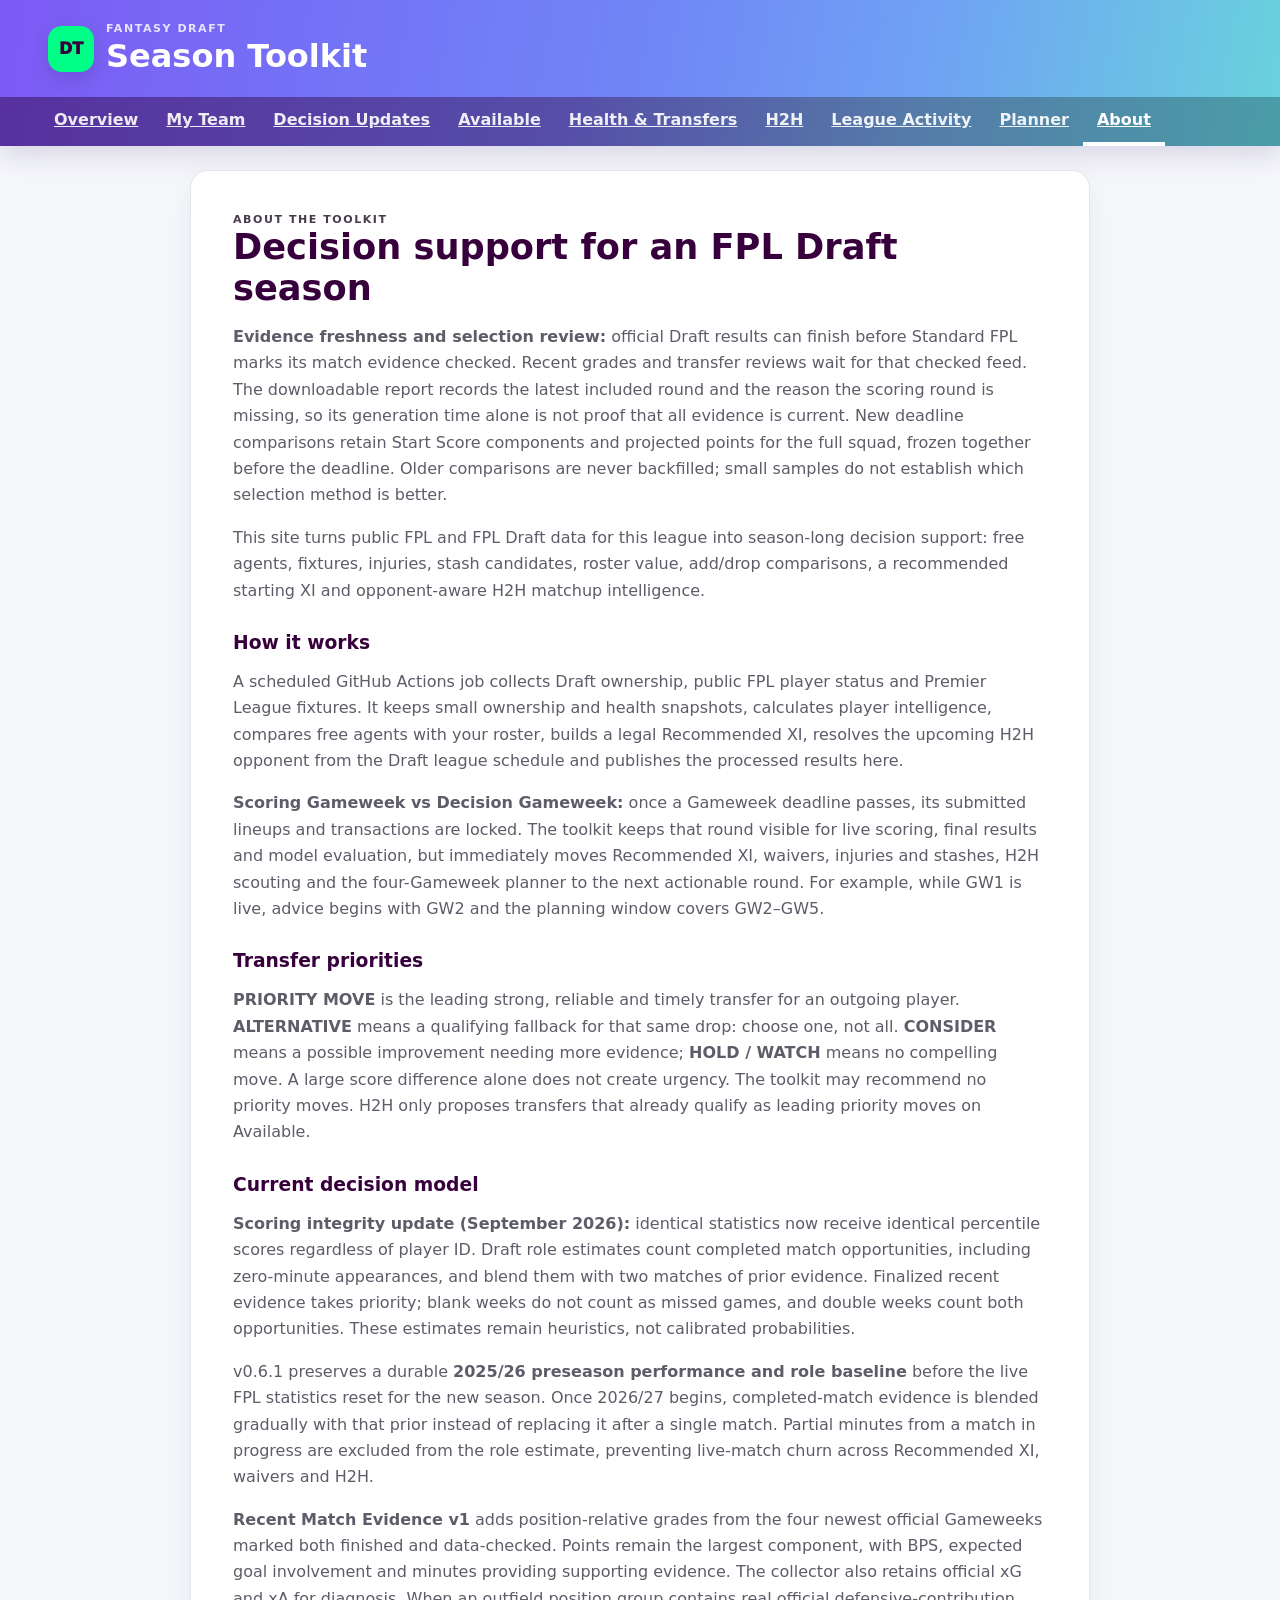
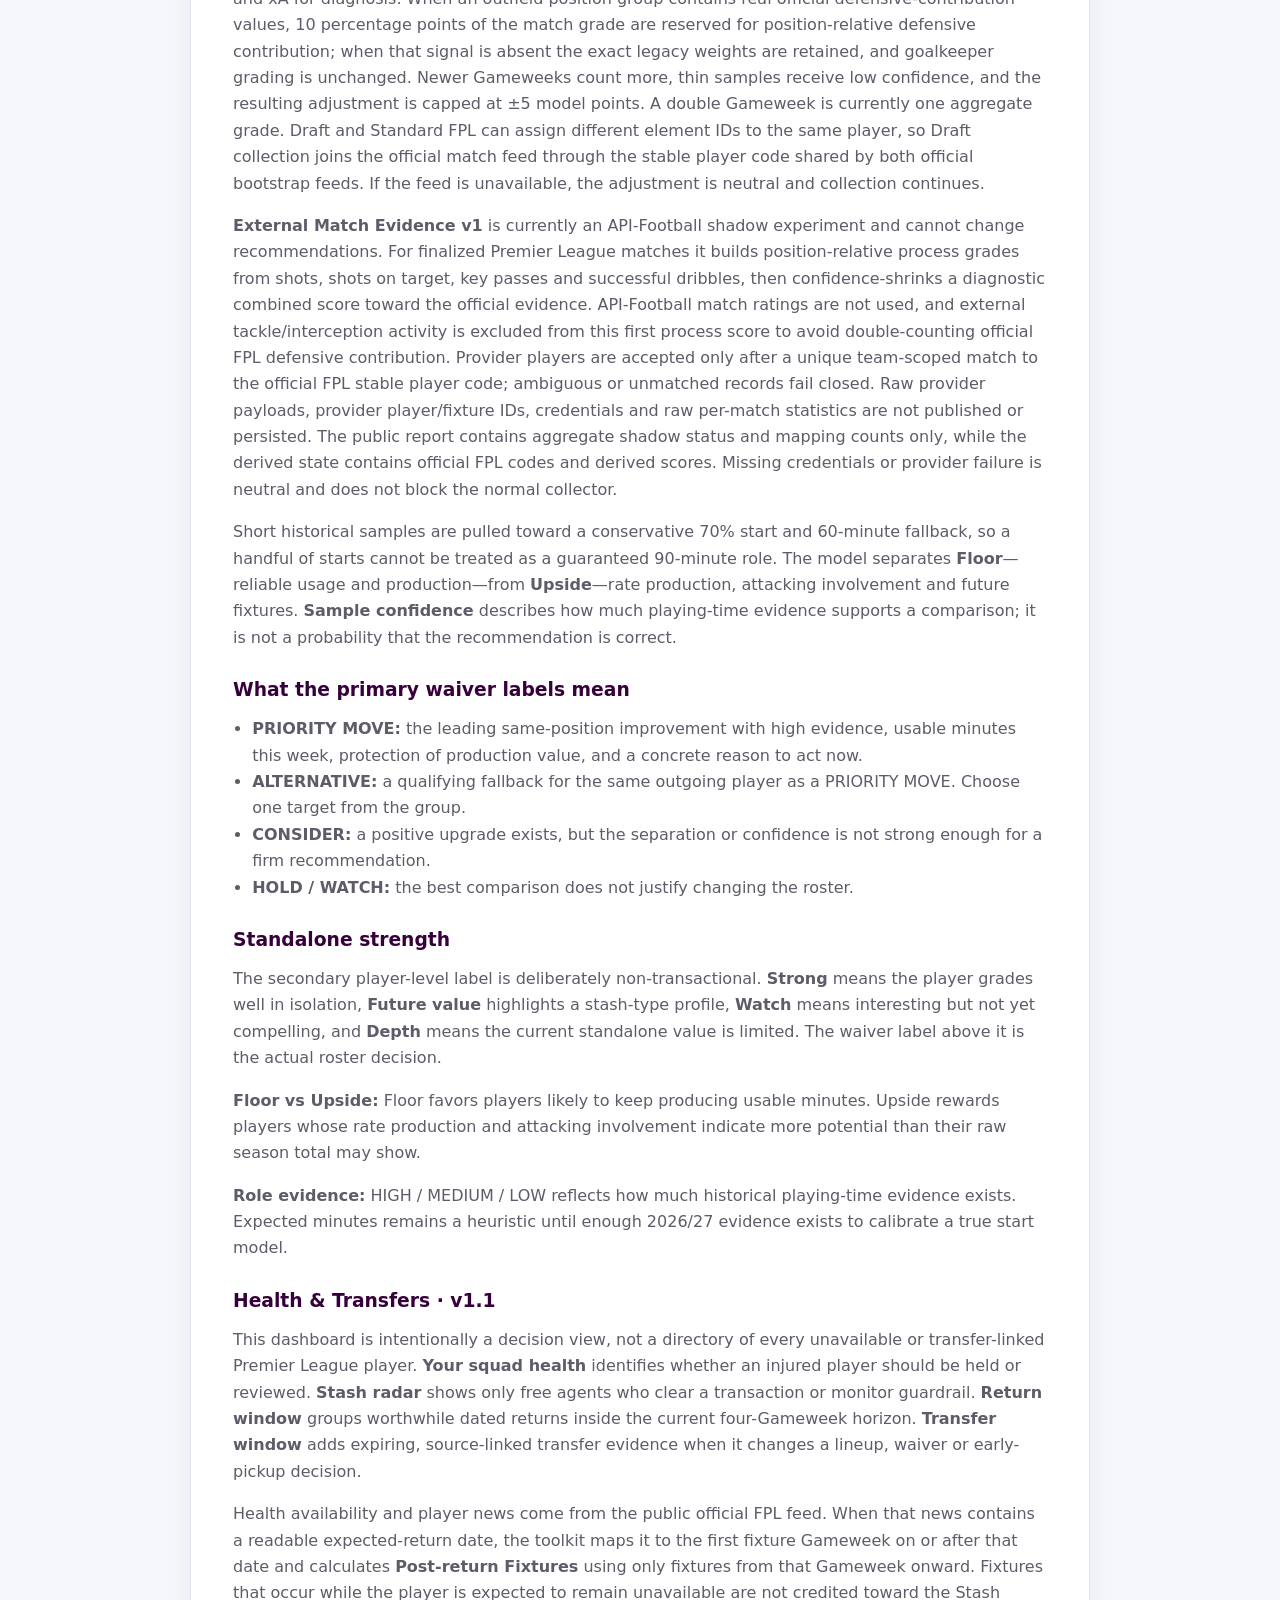
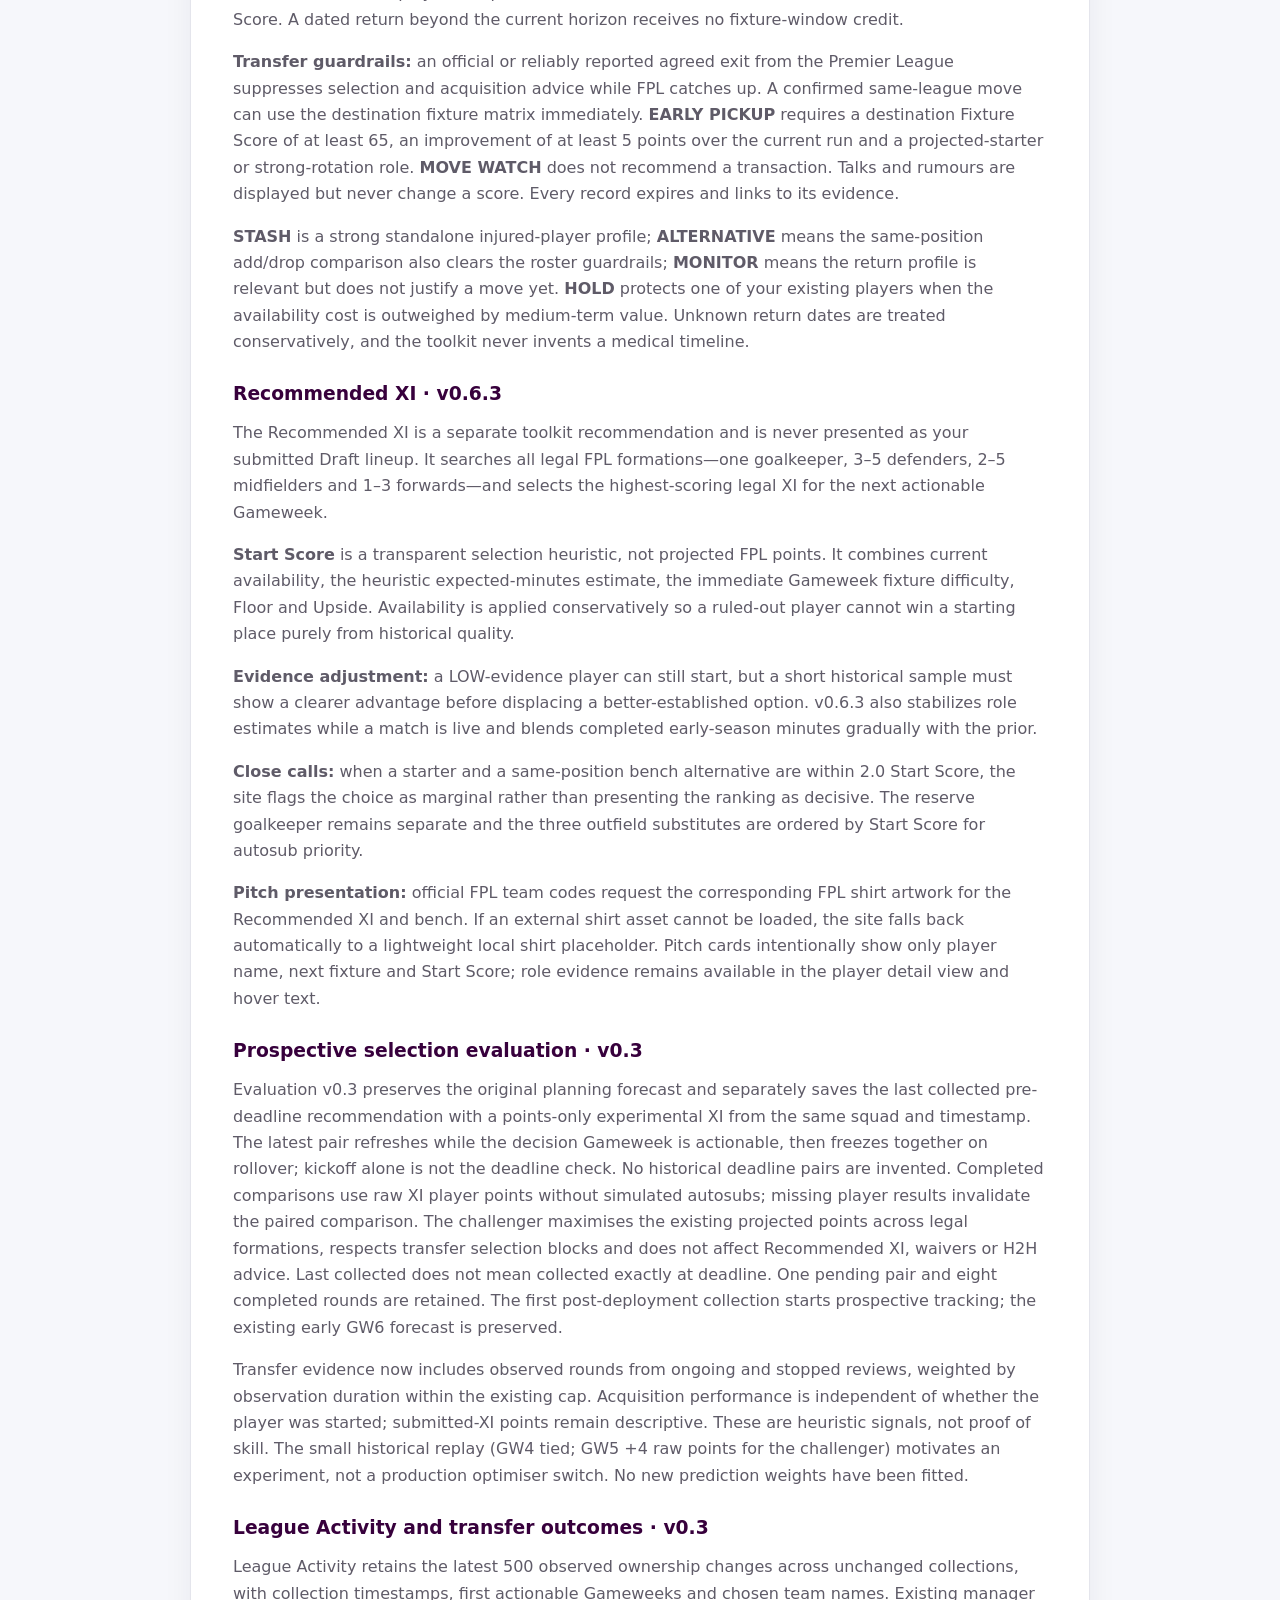
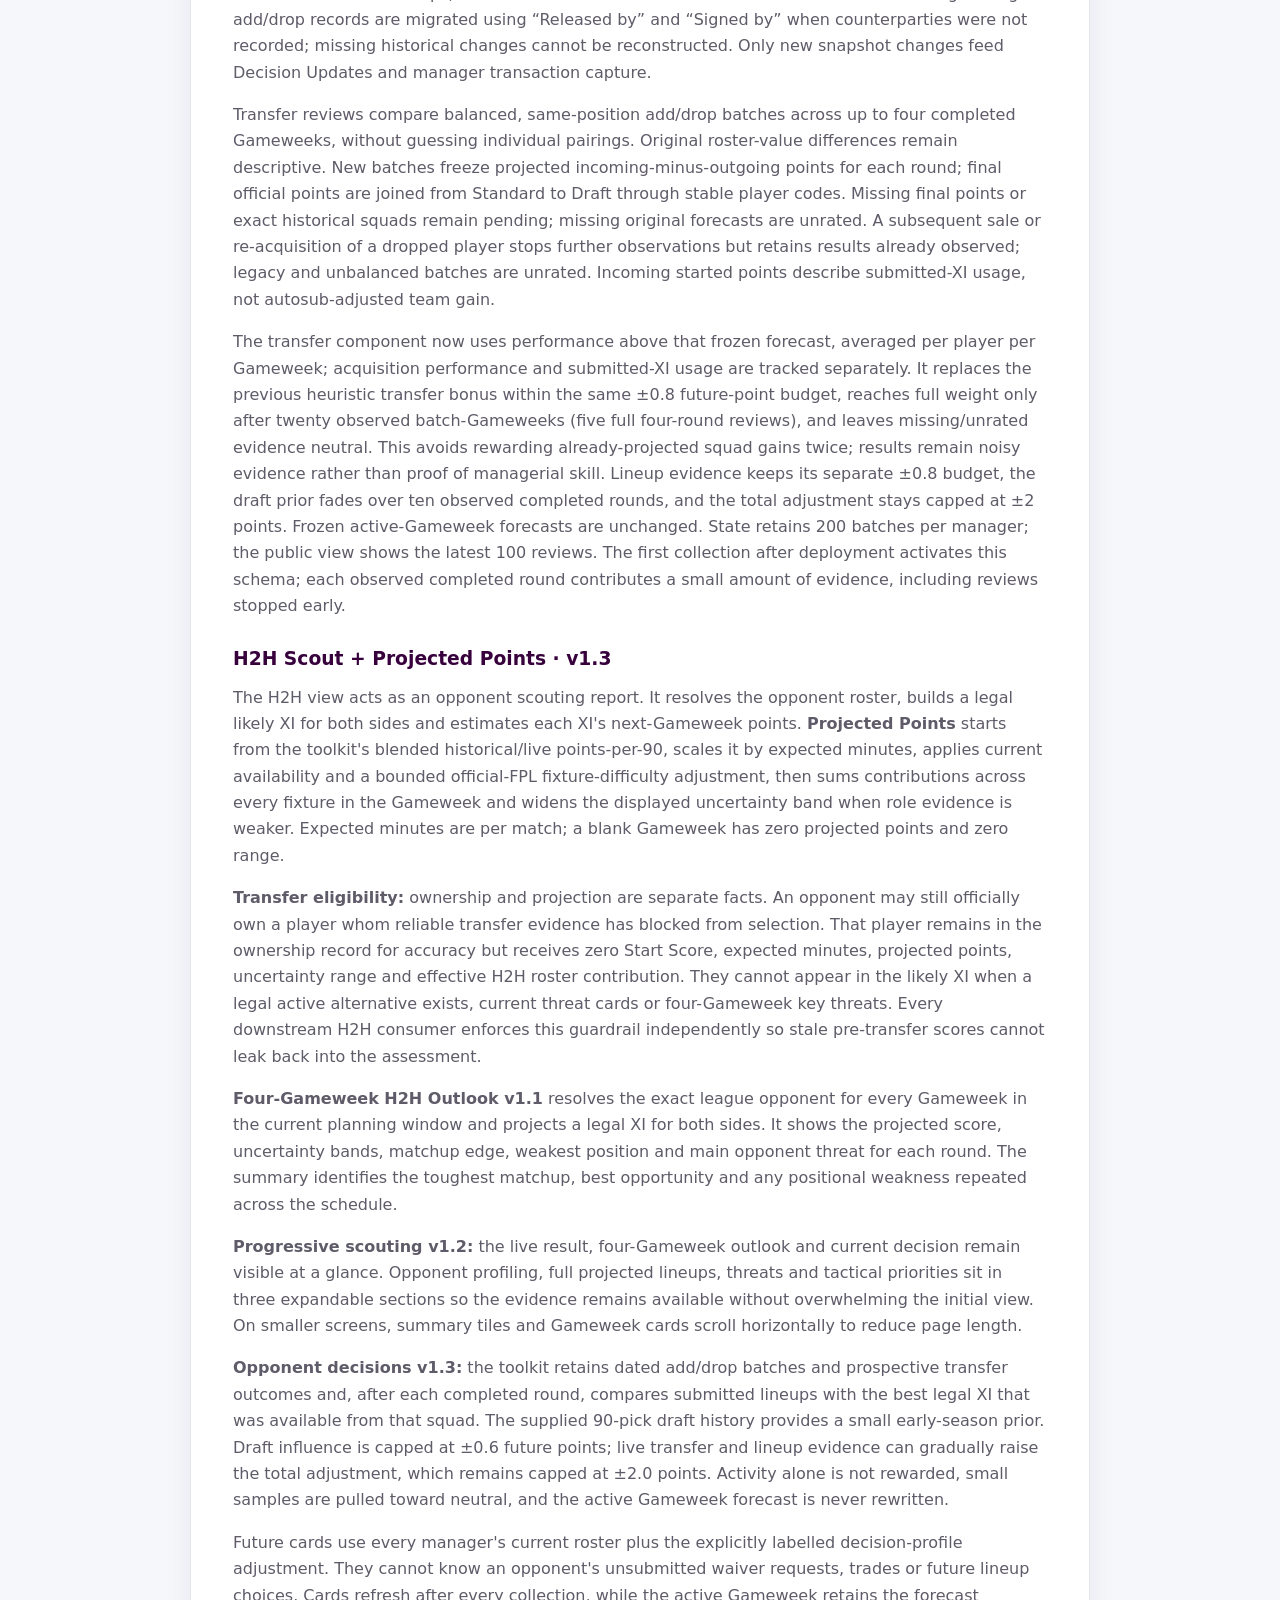
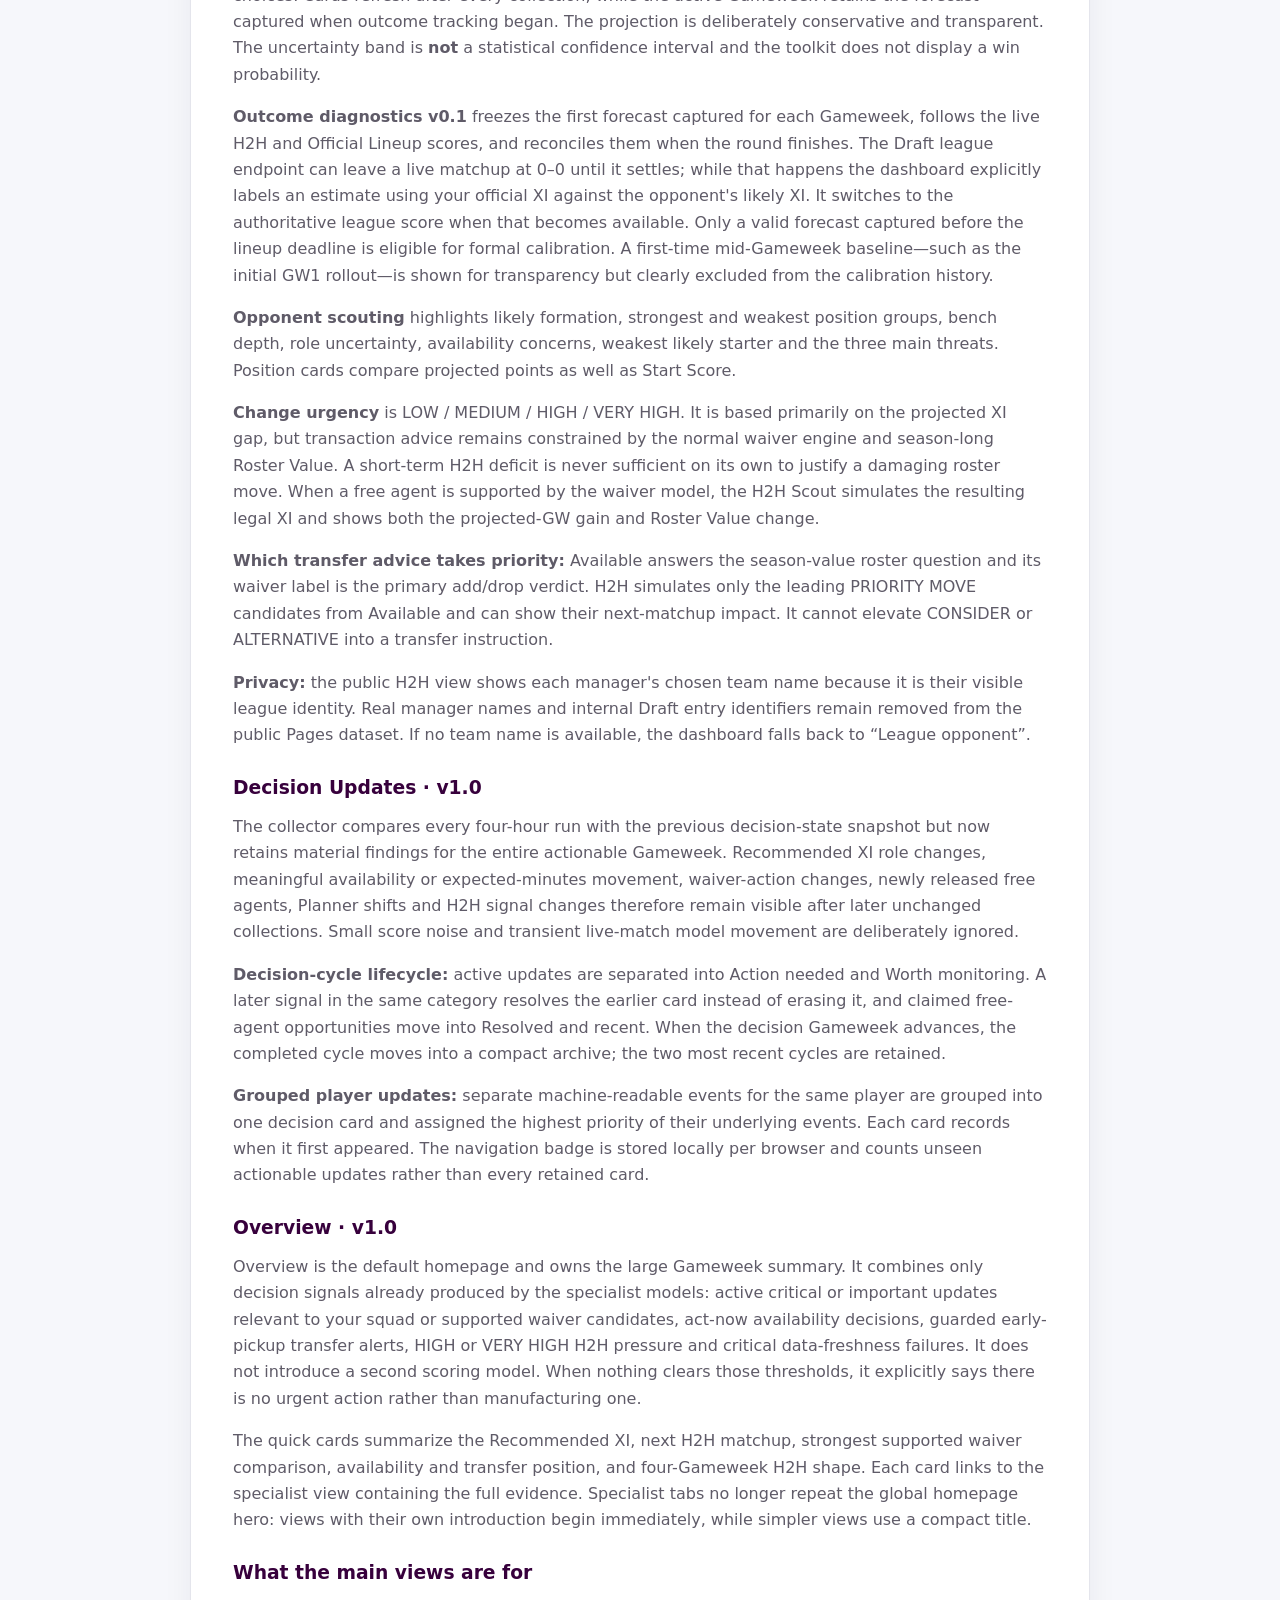
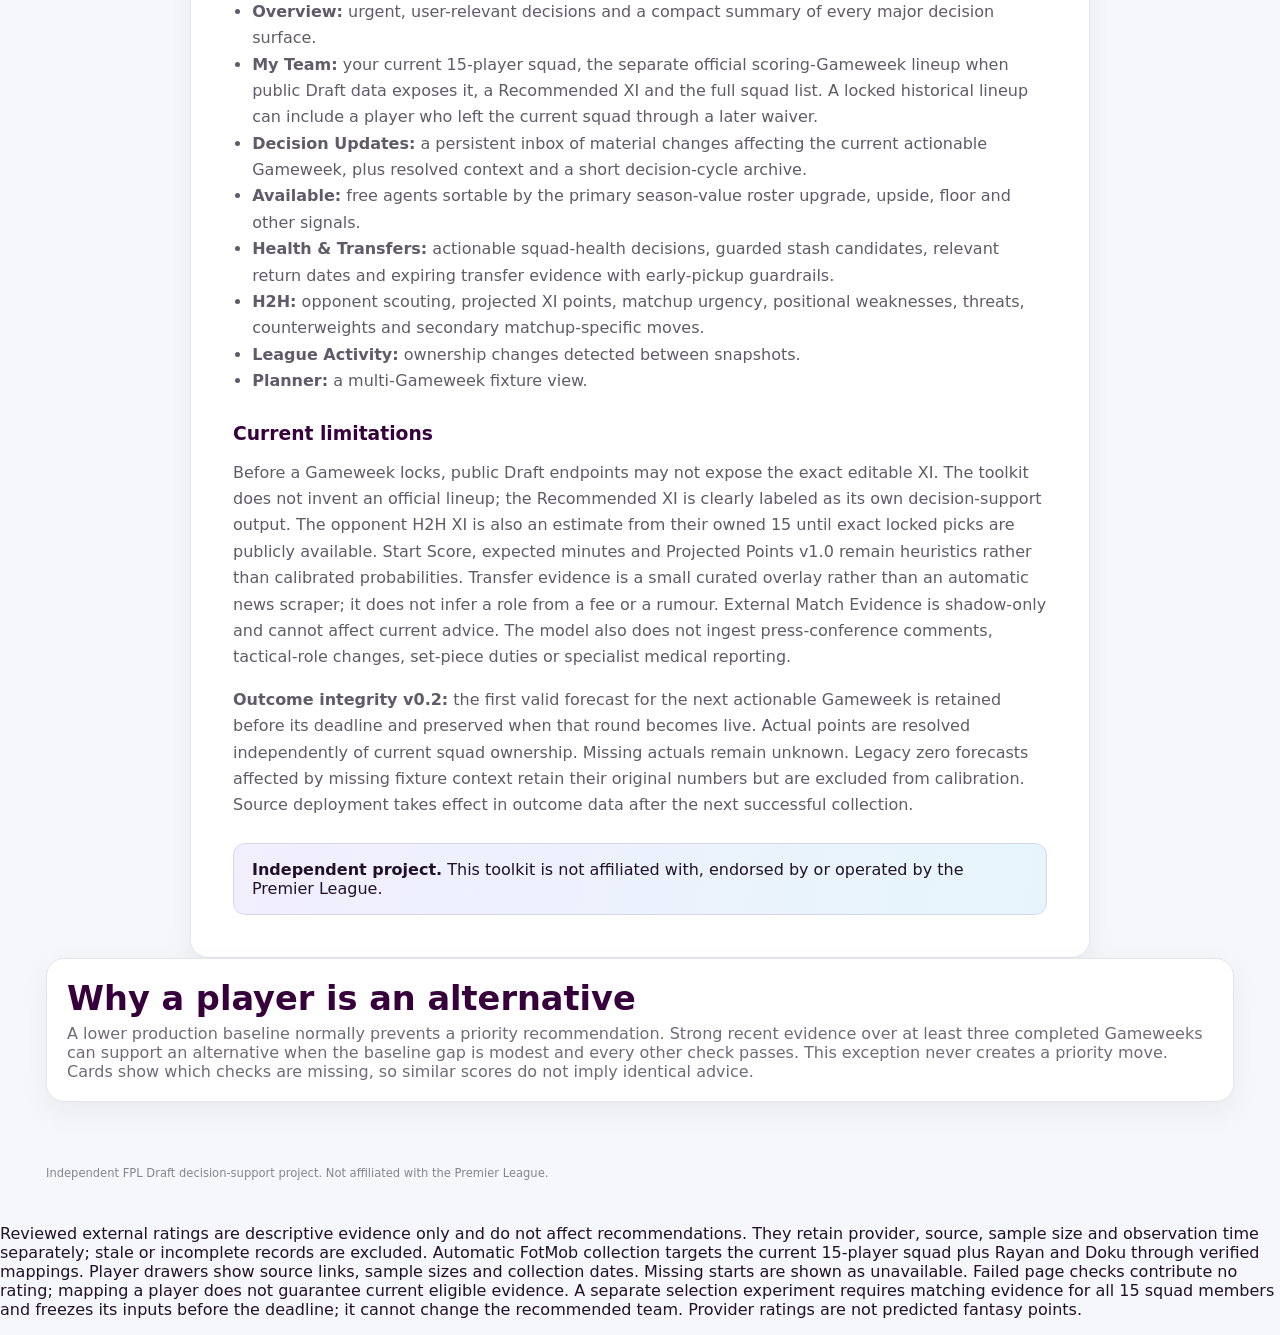
==== commit 3b416219: "Expand validated ratings coverage and player drawer evidence" ====
--- a/public/about.html
+++ b/public/about.html
@@ -25,5 +25,5 @@
 <p><strong>Outcome integrity v0.2:</strong> the first valid forecast for the next actionable Gameweek is retained before its deadline and preserved when that round becomes live. Actual points are resolved independently of current squad ownership. Missing actuals remain unknown. Legacy zero forecasts affected by missing fixture context retain their original numbers but are excluded from calibration. Source deployment takes effect in outcome data after the next successful collection.</p>
 <div class="about-callout"><strong>Independent project.</strong> This toolkit is not affiliated with, endorsed by or operated by the Premier League.</div>
 </section><section class="hero"><h2>Why a player is an alternative</h2><p>A lower production baseline normally prevents a priority recommendation. Strong recent evidence over at least three completed Gameweeks can support an alternative when the baseline gap is modest and every other check passes. This exception never creates a priority move. Cards show which checks are missing, so similar scores do not imply identical advice.</p></section></main><footer>Independent FPL Draft decision-support project. Not affiliated with the Premier League.</footer>
-<p>Reviewed external ratings are descriptive evidence only and do not affect recommendations. They retain provider, source, sample size and observation time separately; stale or incomplete records are excluded. Automatic FotMob collection currently covers three verified player mappings. Failed page checks contribute no rating. A separate selection experiment requires matching evidence for all 15 squad members and freezes its inputs before the deadline; it cannot change the recommended team. Provider ratings are not predicted fantasy points.</p>
+<p>Reviewed external ratings are descriptive evidence only and do not affect recommendations. They retain provider, source, sample size and observation time separately; stale or incomplete records are excluded. Automatic FotMob collection targets the current 15-player squad plus Rayan and Doku through verified mappings. Player drawers show source links, sample sizes and collection dates. Missing starts are shown as unavailable. Failed page checks contribute no rating; mapping a player does not guarantee current eligible evidence. A separate selection experiment requires matching evidence for all 15 squad members and freezes its inputs before the deadline; it cannot change the recommended team. Provider ratings are not predicted fantasy points.</p>
 </body></html>
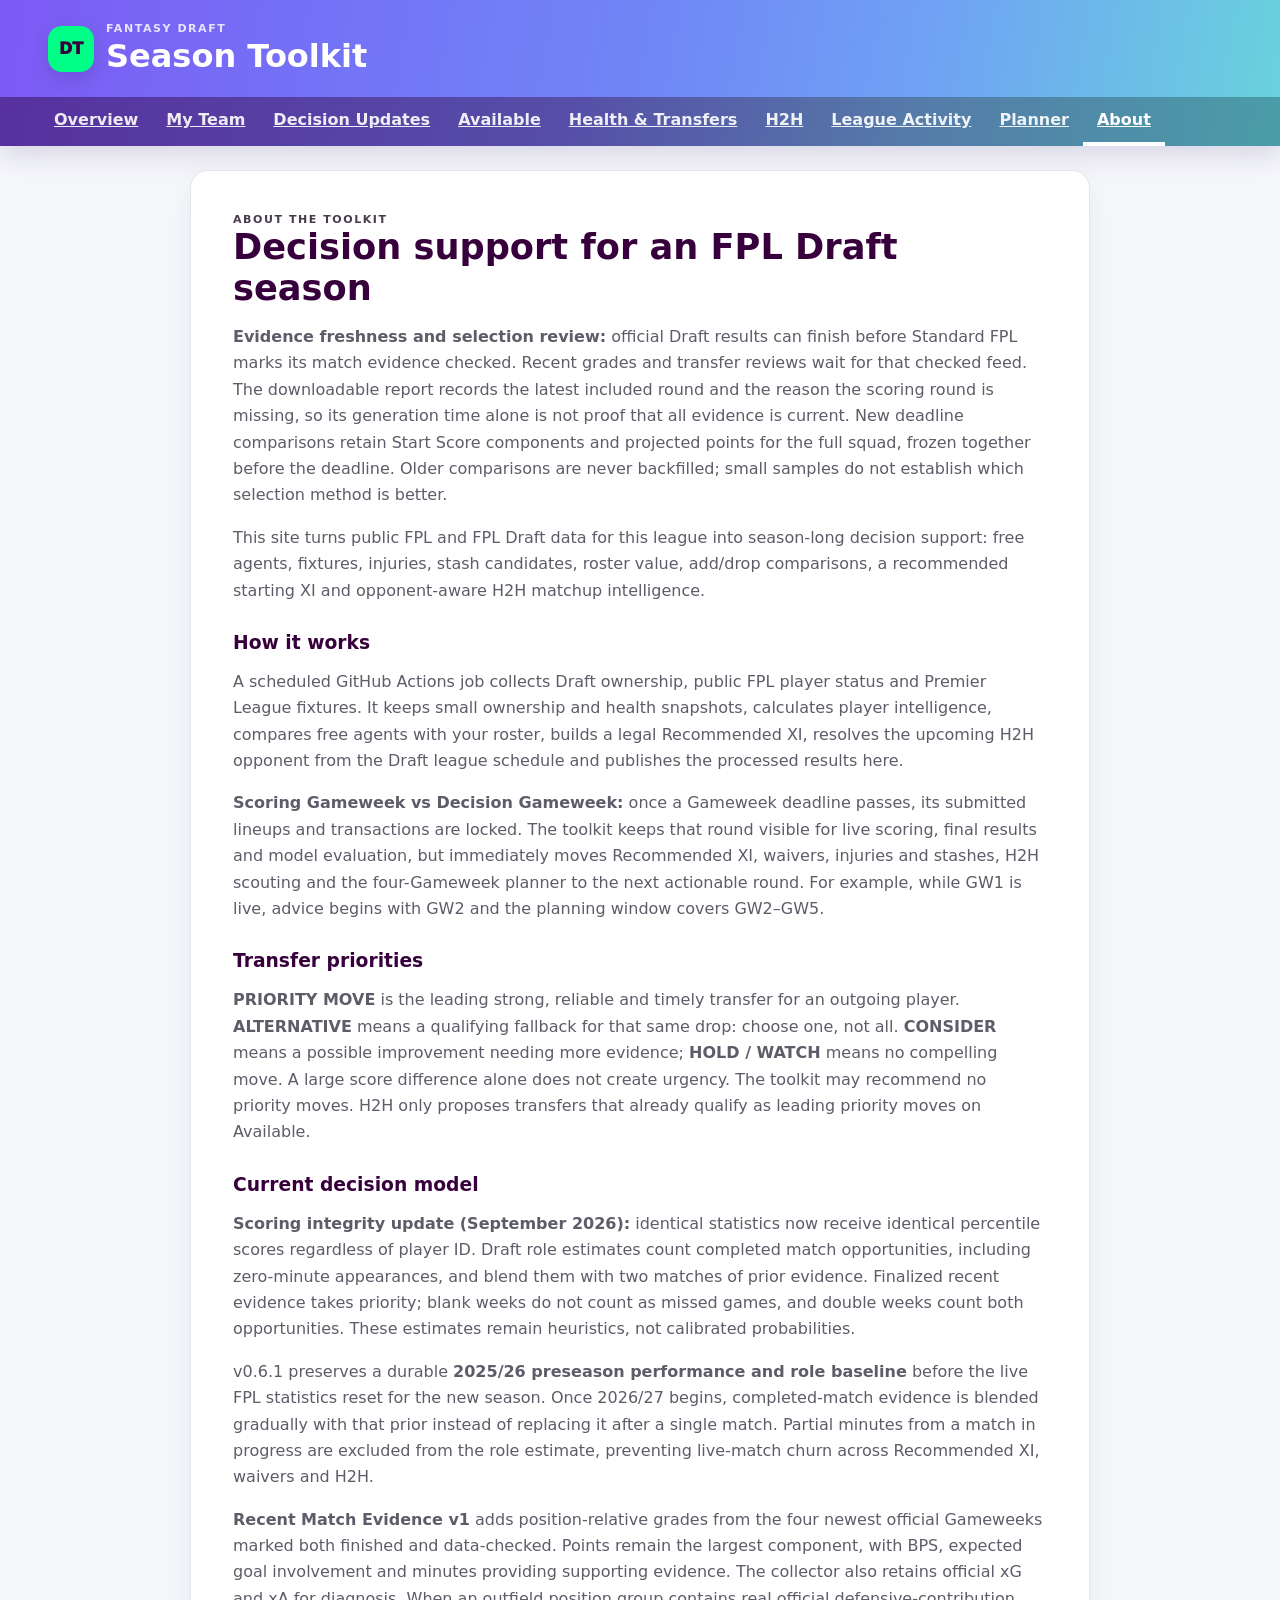
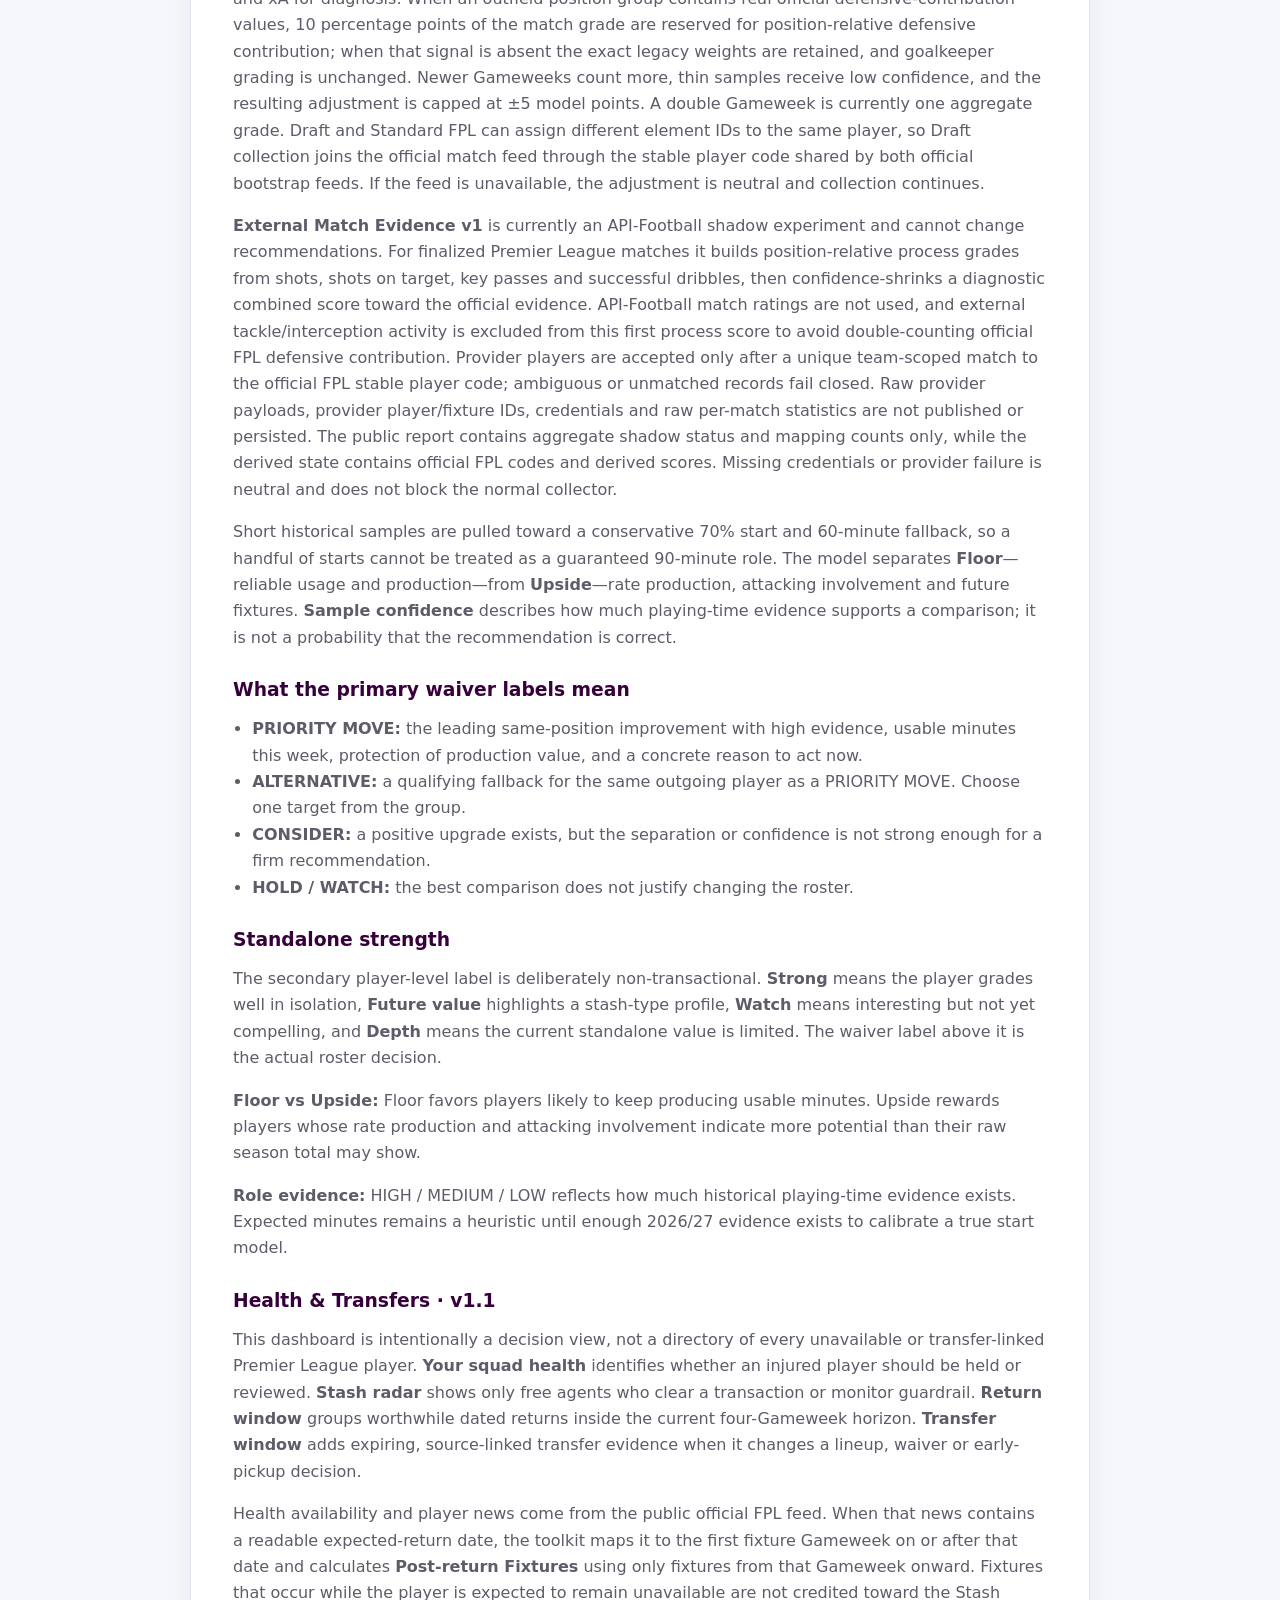
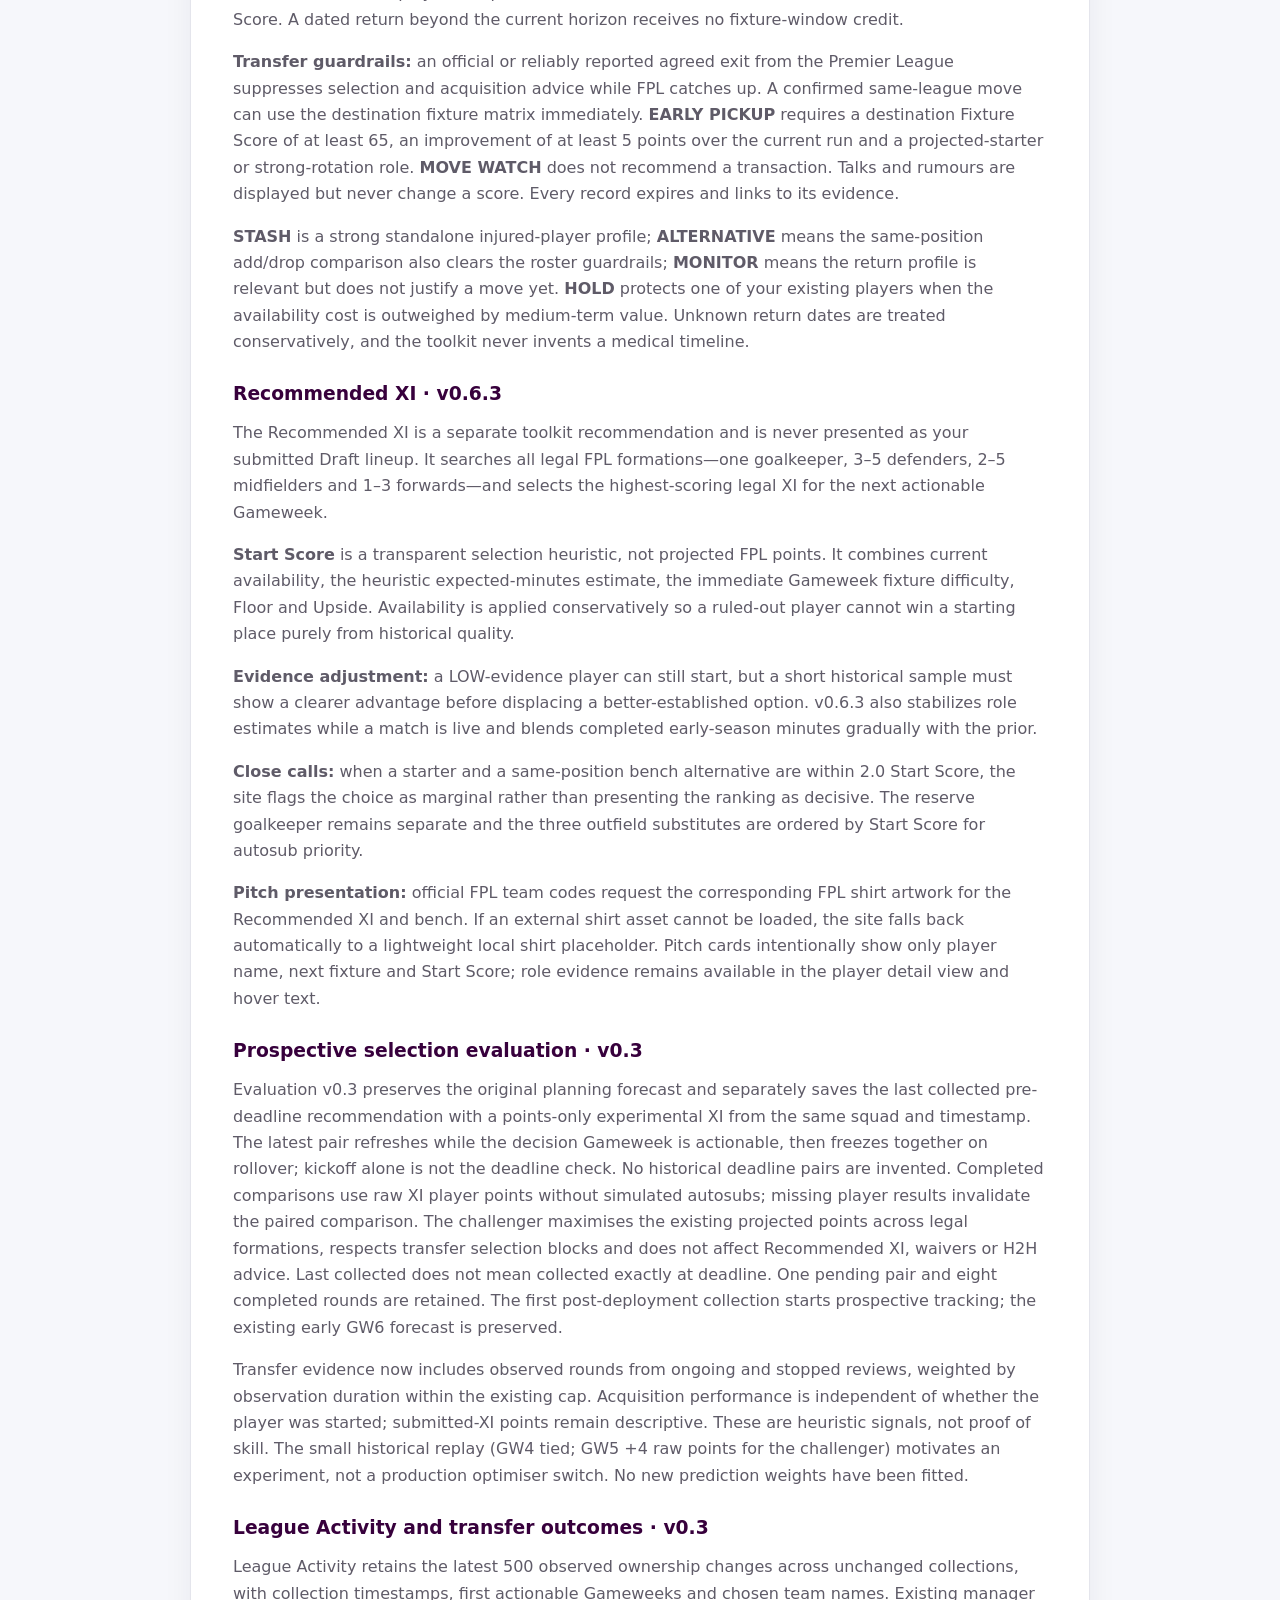
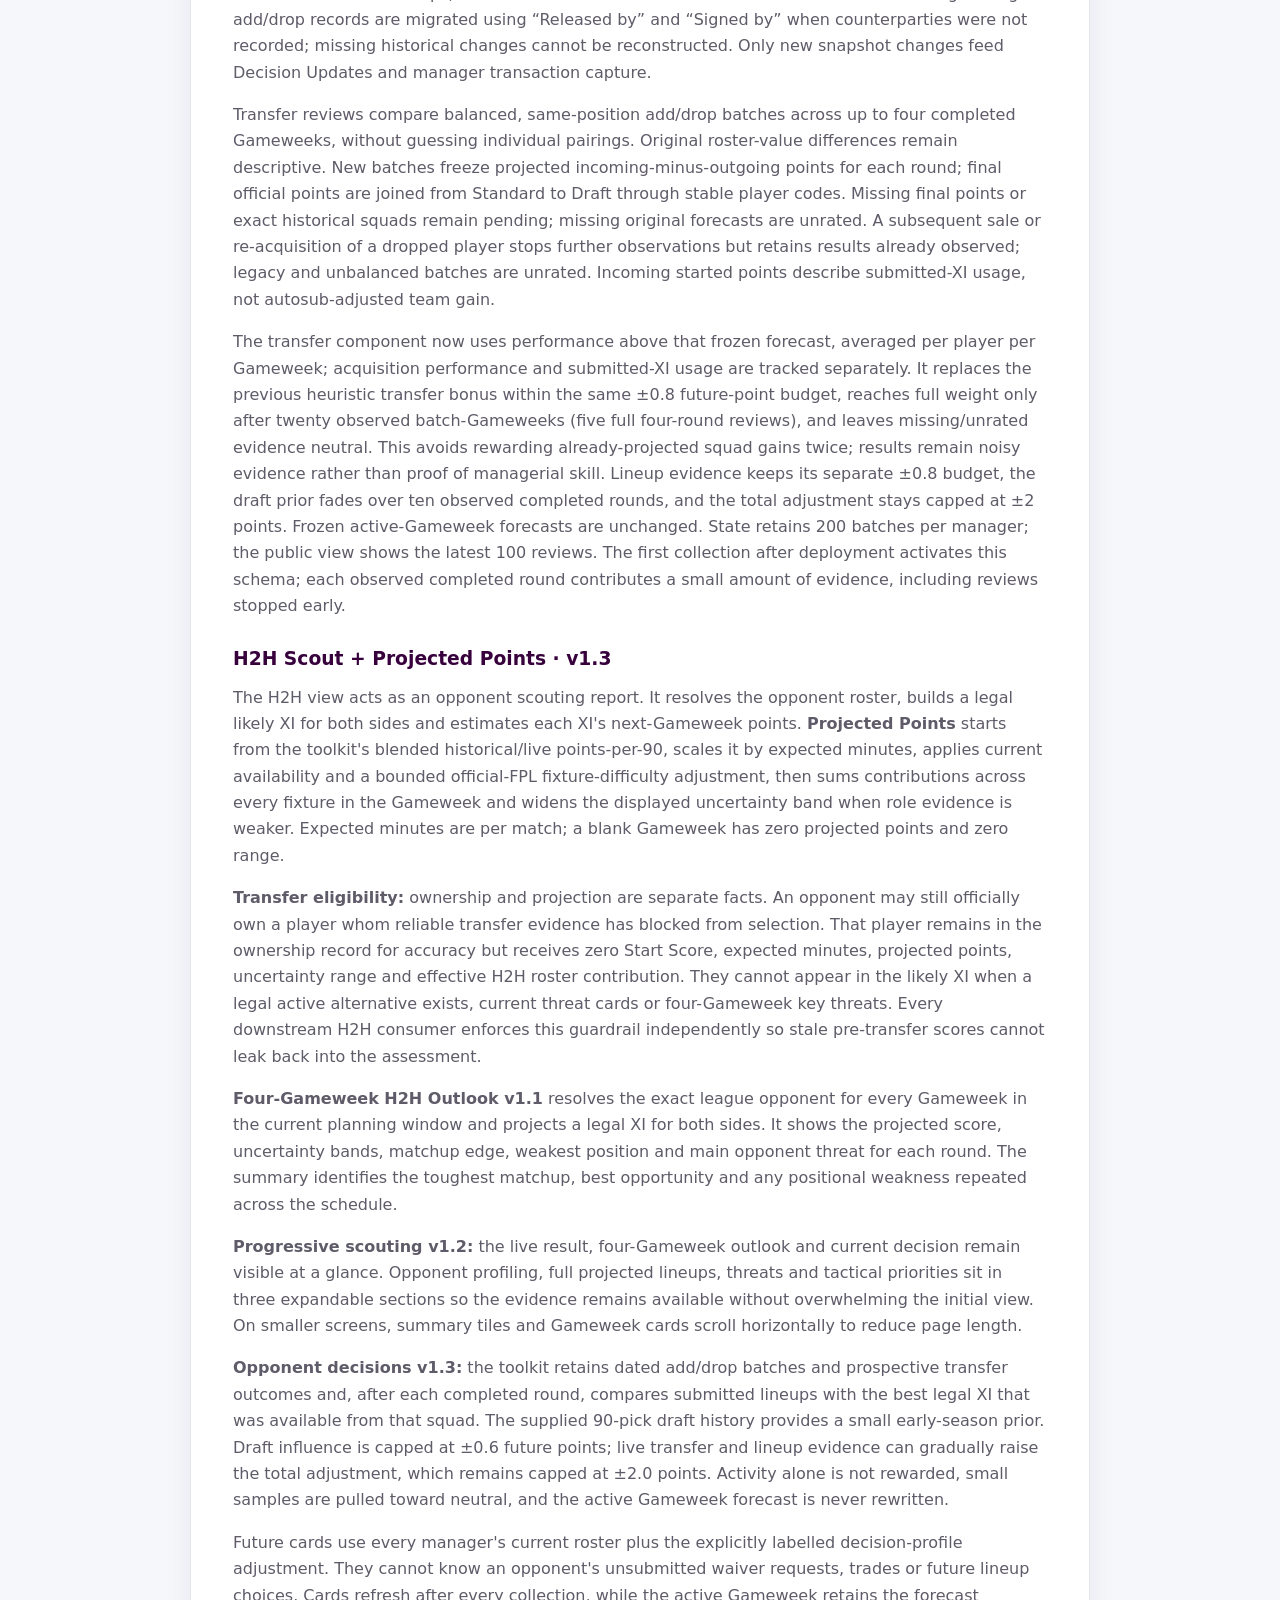
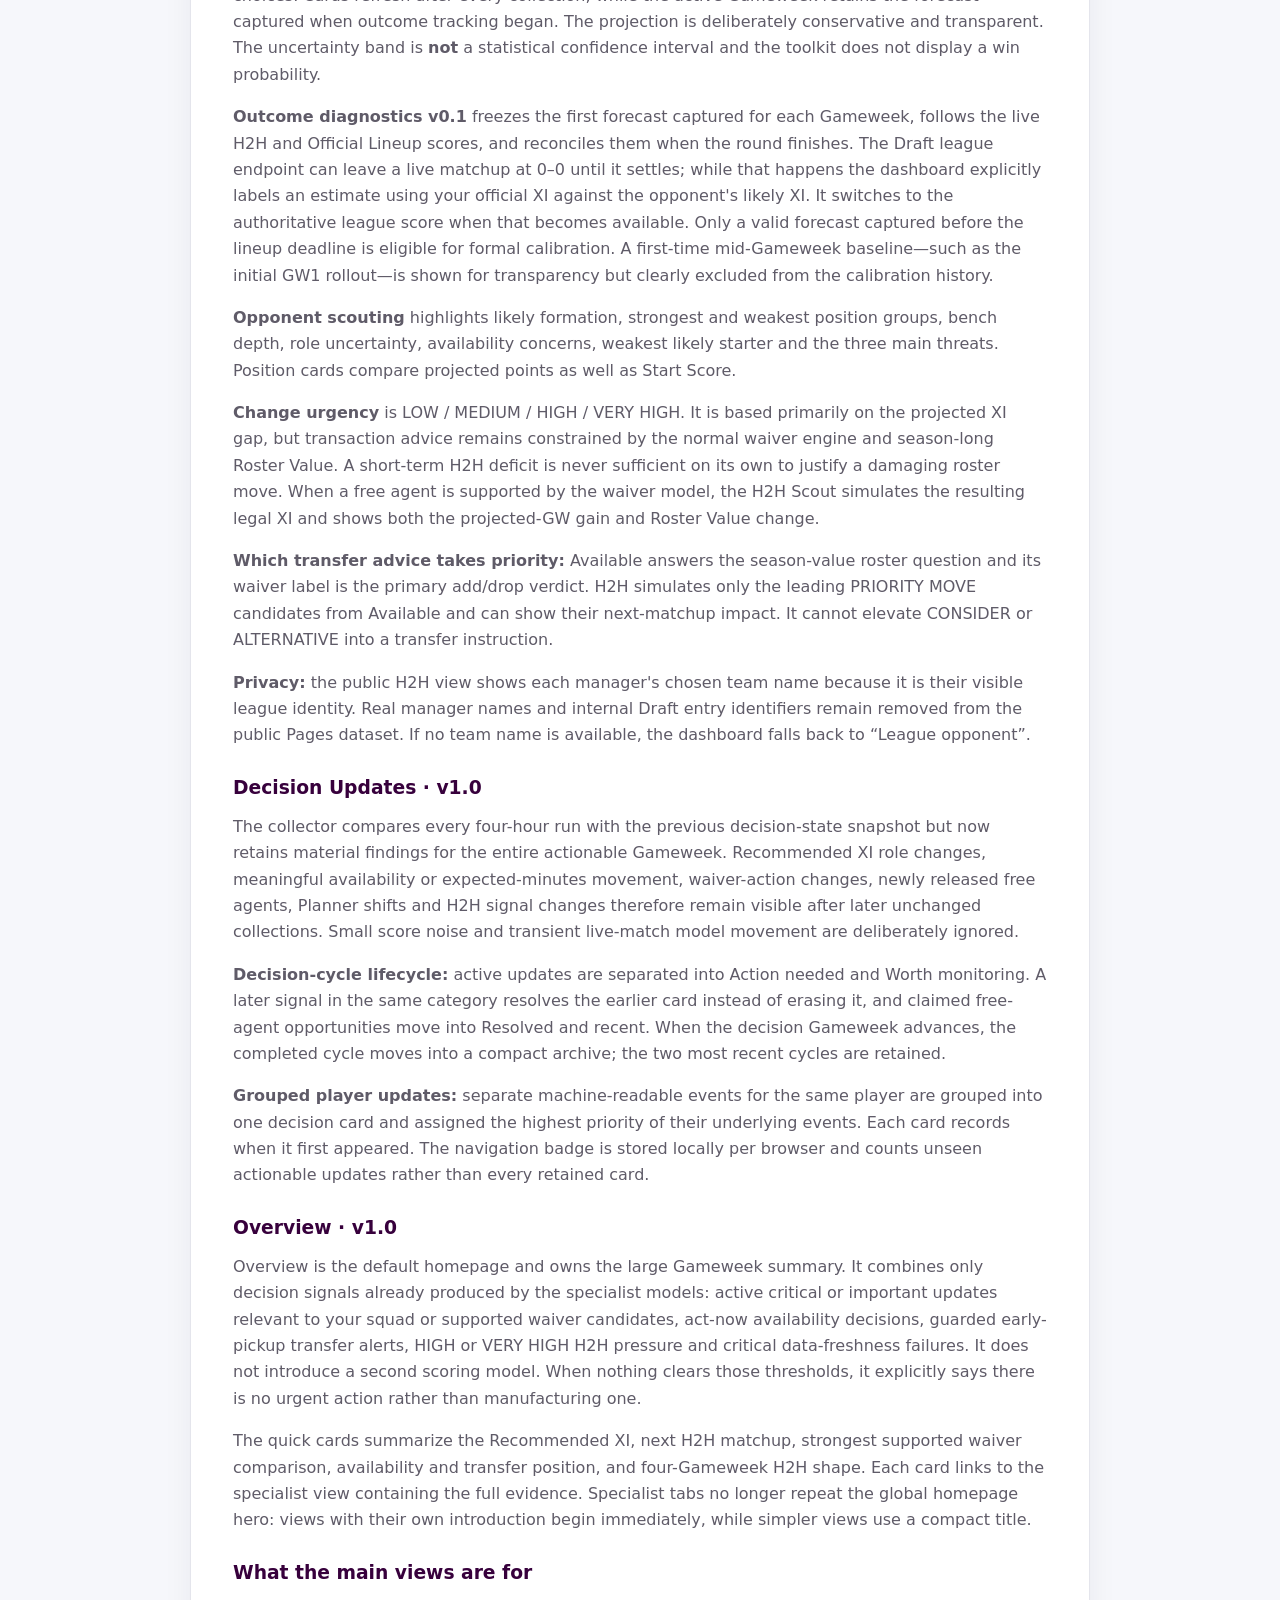
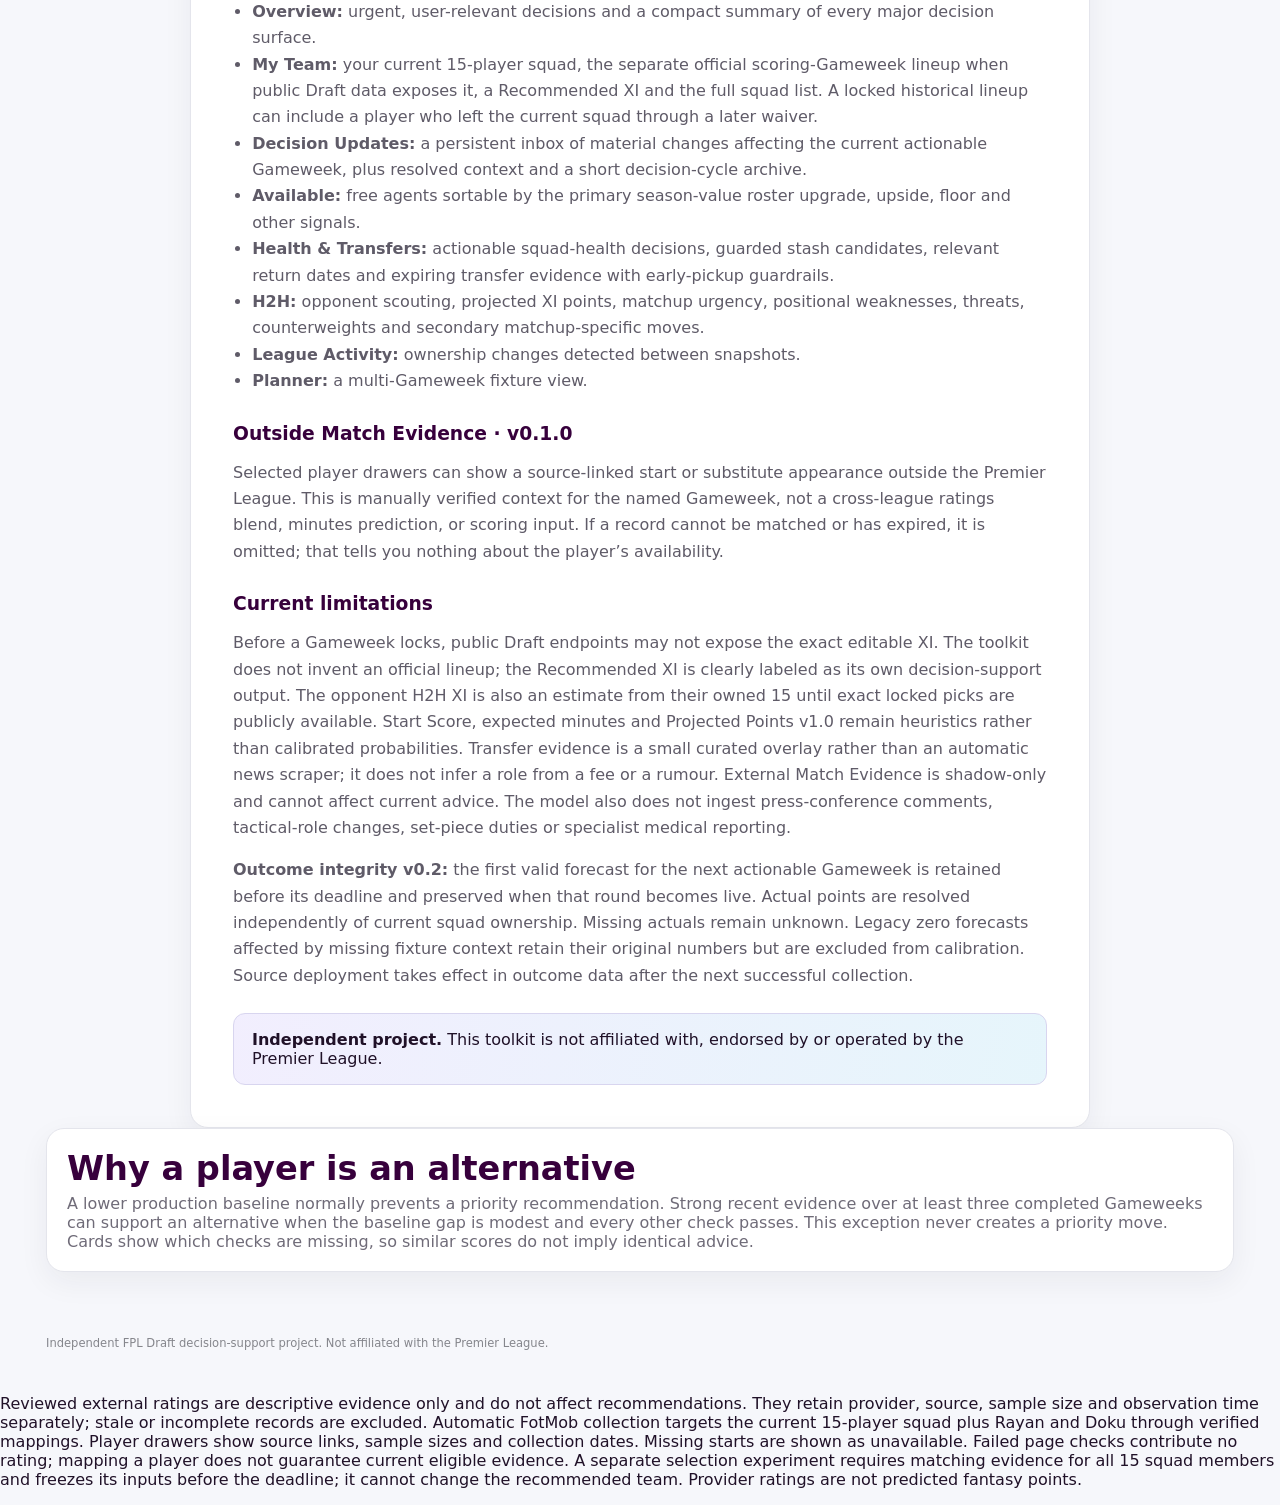
==== commit eb11f63f: "Add Outside Match Evidence v0.1.0" ====
--- a/public/about.html
+++ b/public/about.html
@@ -21,6 +21,7 @@
 <h3>Decision Updates · v1.0</h3><p>The collector compares every four-hour run with the previous decision-state snapshot but now retains material findings for the entire actionable Gameweek. Recommended XI role changes, meaningful availability or expected-minutes movement, waiver-action changes, newly released free agents, Planner shifts and H2H signal changes therefore remain visible after later unchanged collections. Small score noise and transient live-match model movement are deliberately ignored.</p><p><strong>Decision-cycle lifecycle:</strong> active updates are separated into Action needed and Worth monitoring. A later signal in the same category resolves the earlier card instead of erasing it, and claimed free-agent opportunities move into Resolved and recent. When the decision Gameweek advances, the completed cycle moves into a compact archive; the two most recent cycles are retained.</p><p><strong>Grouped player updates:</strong> separate machine-readable events for the same player are grouped into one decision card and assigned the highest priority of their underlying events. Each card records when it first appeared. The navigation badge is stored locally per browser and counts unseen actionable updates rather than every retained card.</p>
 <h3>Overview · v1.0</h3><p>Overview is the default homepage and owns the large Gameweek summary. It combines only decision signals already produced by the specialist models: active critical or important updates relevant to your squad or supported waiver candidates, act-now availability decisions, guarded early-pickup transfer alerts, HIGH or VERY HIGH H2H pressure and critical data-freshness failures. It does not introduce a second scoring model. When nothing clears those thresholds, it explicitly says there is no urgent action rather than manufacturing one.</p><p>The quick cards summarize the Recommended XI, next H2H matchup, strongest supported waiver comparison, availability and transfer position, and four-Gameweek H2H shape. Each card links to the specialist view containing the full evidence. Specialist tabs no longer repeat the global homepage hero: views with their own introduction begin immediately, while simpler views use a compact title.</p>
 <h3>What the main views are for</h3><ul><li><strong>Overview:</strong> urgent, user-relevant decisions and a compact summary of every major decision surface.</li><li><strong>My Team:</strong> your current 15-player squad, the separate official scoring-Gameweek lineup when public Draft data exposes it, a Recommended XI and the full squad list. A locked historical lineup can include a player who left the current squad through a later waiver.</li><li><strong>Decision Updates:</strong> a persistent inbox of material changes affecting the current actionable Gameweek, plus resolved context and a short decision-cycle archive.</li><li><strong>Available:</strong> free agents sortable by the primary season-value roster upgrade, upside, floor and other signals.</li><li><strong>Health &amp; Transfers:</strong> actionable squad-health decisions, guarded stash candidates, relevant return dates and expiring transfer evidence with early-pickup guardrails.</li><li><strong>H2H:</strong> opponent scouting, projected XI points, matchup urgency, positional weaknesses, threats, counterweights and secondary matchup-specific moves.</li><li><strong>League Activity:</strong> ownership changes detected between snapshots.</li><li><strong>Planner:</strong> a multi-Gameweek fixture view.</li></ul>
+<h3>Outside Match Evidence · v0.1.0</h3><p>Selected player drawers can show a source-linked start or substitute appearance outside the Premier League. This is manually verified context for the named Gameweek, not a cross-league ratings blend, minutes prediction, or scoring input. If a record cannot be matched or has expired, it is omitted; that tells you nothing about the player’s availability.</p>
 <h3>Current limitations</h3><p>Before a Gameweek locks, public Draft endpoints may not expose the exact editable XI. The toolkit does not invent an official lineup; the Recommended XI is clearly labeled as its own decision-support output. The opponent H2H XI is also an estimate from their owned 15 until exact locked picks are publicly available. Start Score, expected minutes and Projected Points v1.0 remain heuristics rather than calibrated probabilities. Transfer evidence is a small curated overlay rather than an automatic news scraper; it does not infer a role from a fee or a rumour. External Match Evidence is shadow-only and cannot affect current advice. The model also does not ingest press-conference comments, tactical-role changes, set-piece duties or specialist medical reporting.</p>
 <p><strong>Outcome integrity v0.2:</strong> the first valid forecast for the next actionable Gameweek is retained before its deadline and preserved when that round becomes live. Actual points are resolved independently of current squad ownership. Missing actuals remain unknown. Legacy zero forecasts affected by missing fixture context retain their original numbers but are excluded from calibration. Source deployment takes effect in outcome data after the next successful collection.</p>
 <div class="about-callout"><strong>Independent project.</strong> This toolkit is not affiliated with, endorsed by or operated by the Premier League.</div>
